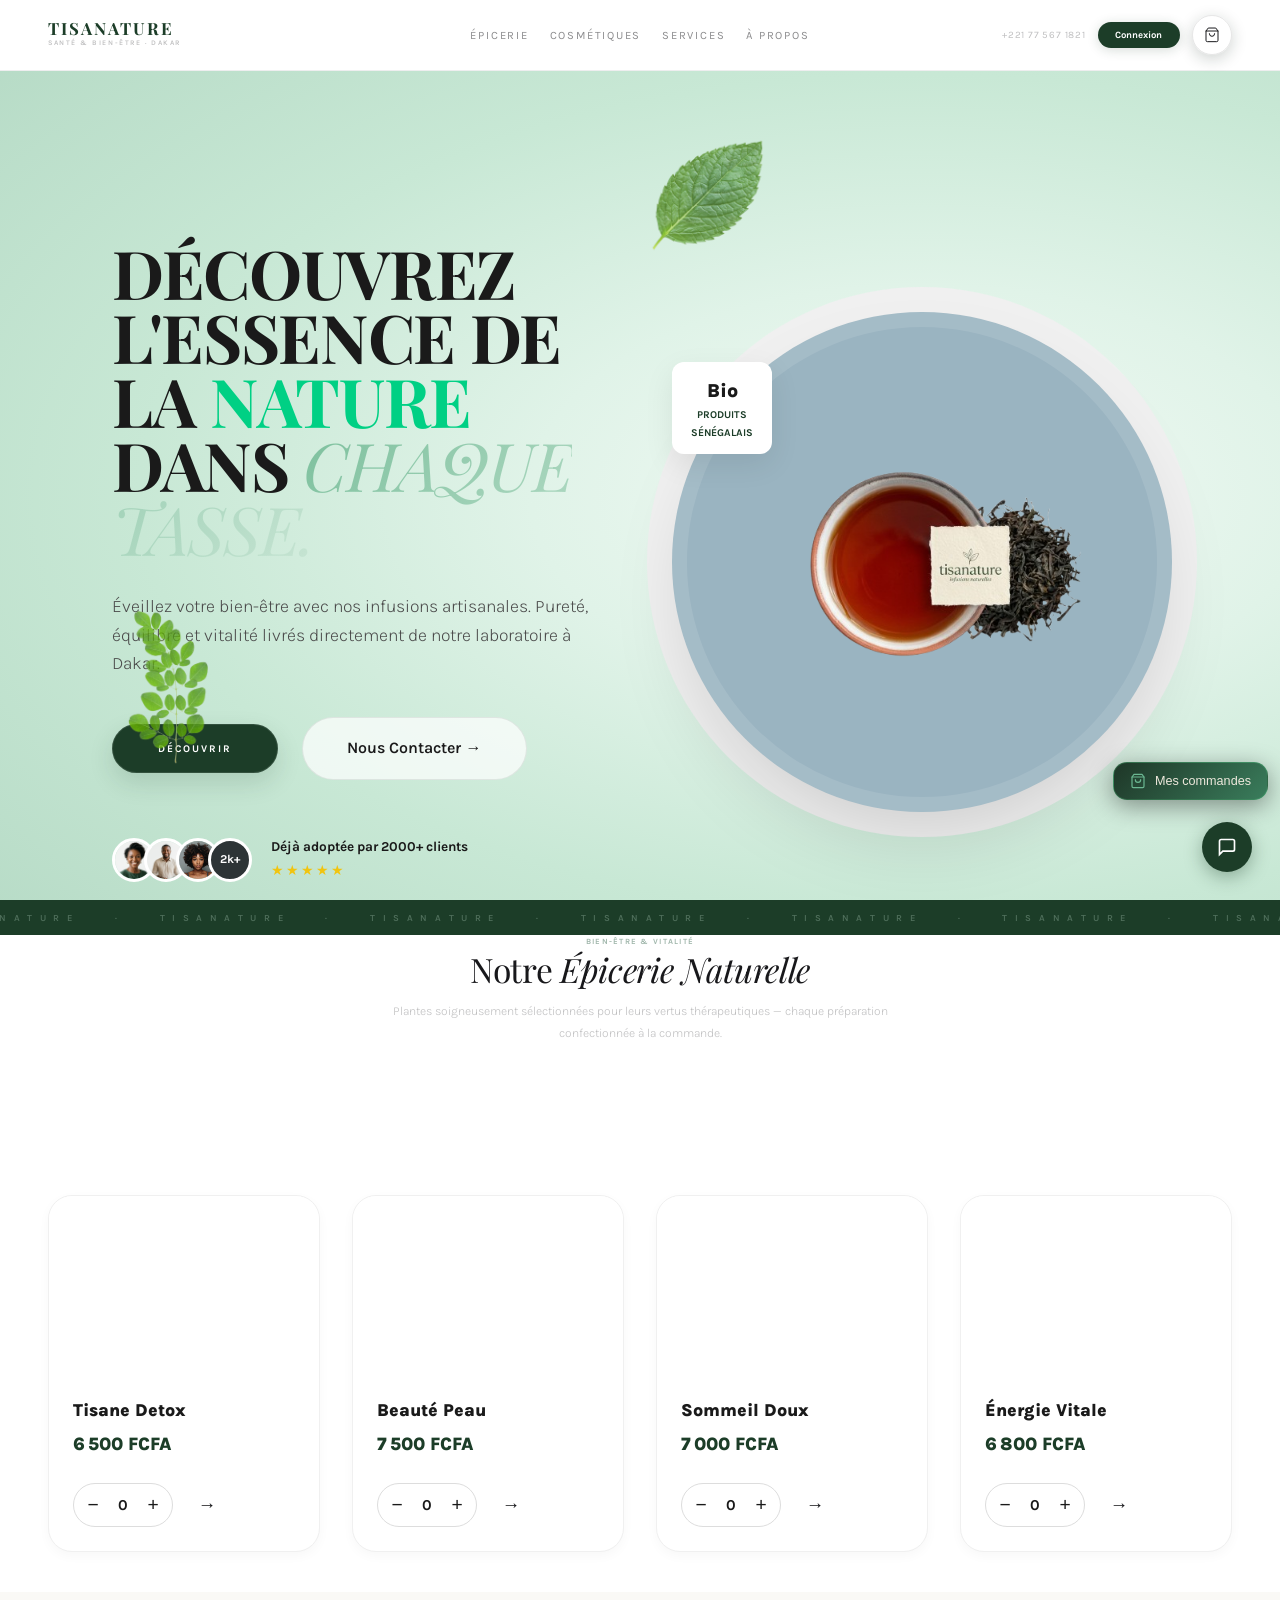
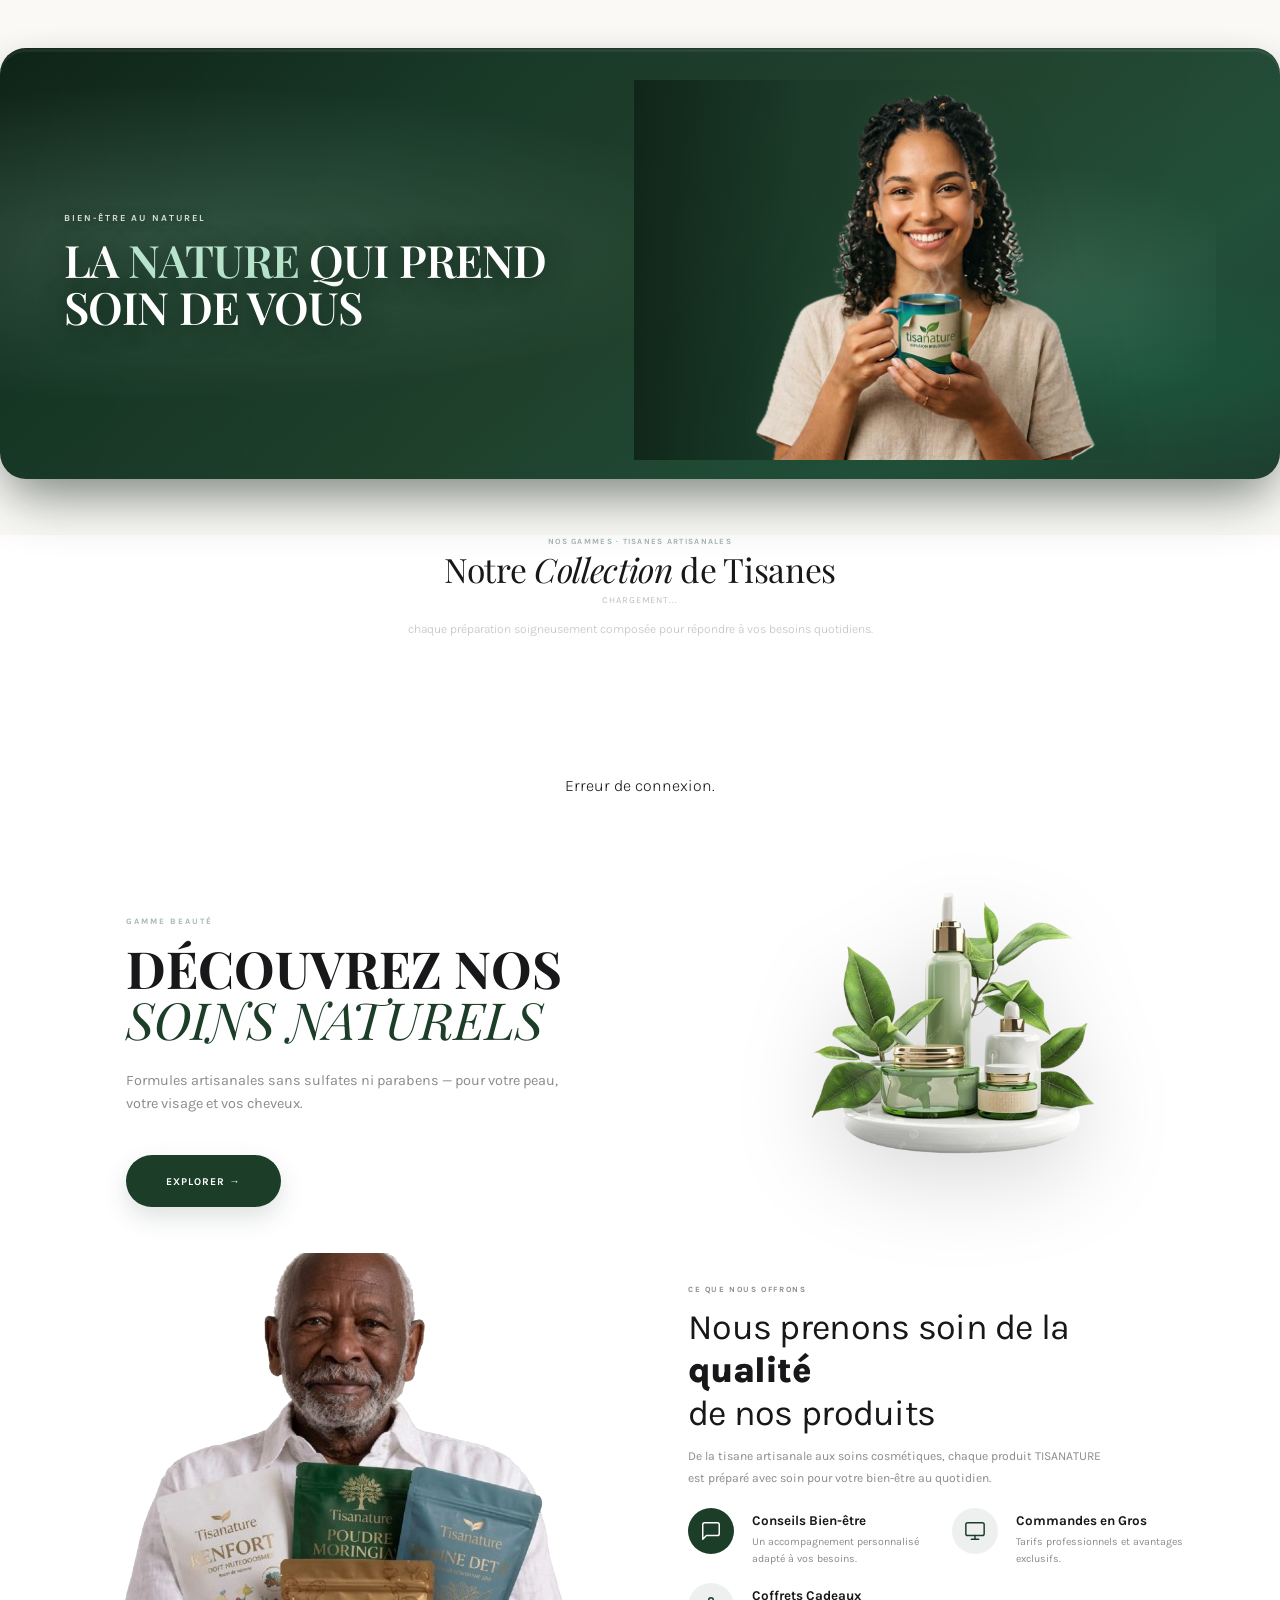
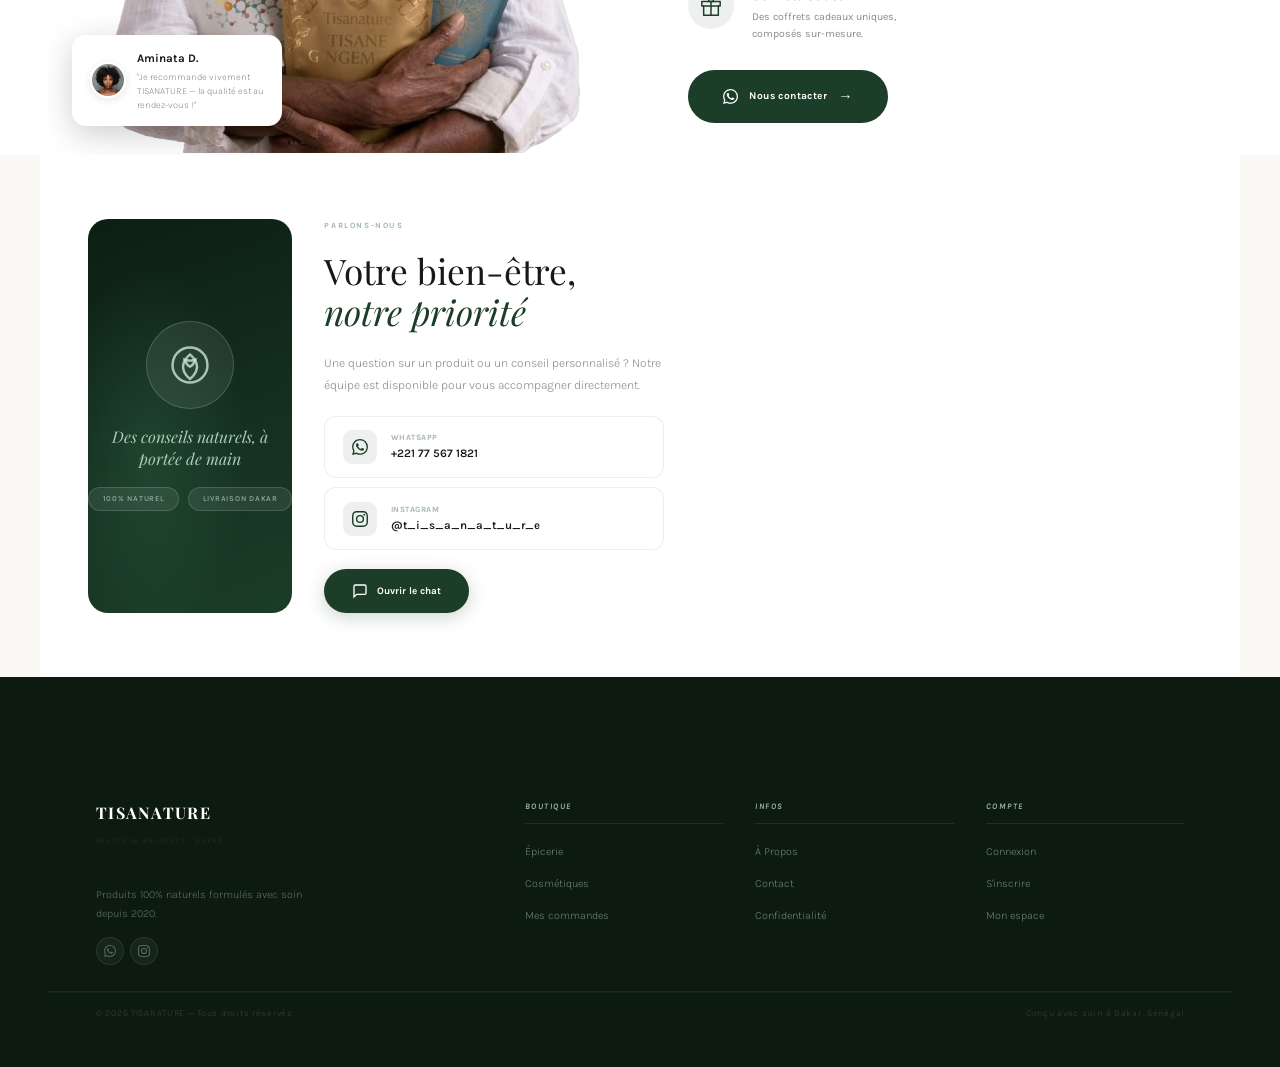
==== index.html @ 103f531e "Premier commit - projet TISANATURE" ====
<!DOCTYPE html>
<html lang="fr">

<head>
  <meta charset="UTF-8">
  <meta name="viewport" content="width=device-width, initial-scale=1.0">
  <meta name="description"
    content="TISANATURE — L'excellence de la tisanerie artisanale et des soins naturels à Dakar. Découvrez nos infusions bien-être livrées chez vous.">
  <meta name="theme-color" content="#1C3D28">
  <title>TISANATURE — L'Art de la Tisane Naturelle · Dakar</title>
  <link rel="preconnect" href="https://fonts.googleapis.com">
  <link rel="preconnect" href="https://fonts.gstatic.com" crossorigin>
  <link
    href="https://fonts.googleapis.com/css2?family=Playfair+Display:ital,wght@0,300;0,400;0,700;1,300;1,400;1,700&family=Karla:wght@300;400;500;600;700;800&family=Cormorant:ital,wght@1,300;1,400&display=swap"
    rel="stylesheet">
  <link rel="stylesheet" href="assets/css/style.css">
  <link rel="stylesheet" href="assets/css/redesign_v2.css?v=10">
</head>

<body>

  <!-- ══ NAV ══════════════════════════════════════════════════ -->
  <nav id="nav" role="navigation">
    <div class="nav-inner">
      <a class="nav-logo" href="index.html" aria-label="TISANATURE accueil">
        <div class="nav-logo-name">TISANATURE</div>
        <div class="nav-logo-sub">Santé & Bien-être · Dakar</div>
      </a>
      <ul class="nav-links" role="list">
        <li><a href="index.html#products-anchor" onclick="goTo('products-anchor');return false">Épicerie</a></li>
        <li><a href="cosmetiques.html">Cosmétiques</a></li>
        <li><a href="index.html#services-section" onclick="goTo('services-section');return false">Services</a></li>
        <li><a href="about.html">À Propos</a></li>
      </ul>
      <div class="nav-right">
        <a class="nav-tel" href="tel:+221775671821">+221 77 567 1821</a>
        <a href="login.html" id="nav-auth-btn">Connexion</a>
        <button class="nav-cart" onclick="toggleCart()" aria-label="Panier" id="cart-btn">
          <svg viewBox="0 0 24 24">
            <path d="M6 2 3 6v14a2 2 0 002 2h14a2 2 0 002-2V6l-3-4z" />
            <line x1="3" y1="6" x2="21" y2="6" />
            <path d="M16 10a4 4 0 01-8 0" />
          </svg>
          <span class="cart-count" id="cart-count">0</span>
        </button>
        <button class="nav-burger" onclick="toggleMenu()" aria-label="Menu" id="burger-btn">
          <span></span><span></span><span></span>
        </button>
      </div>
    </div>
    <div class="nav-mobile" id="nav-mobile">
      <ul>
        <li><a href="index.html#products-anchor"
            onclick="goTo('products-anchor');toggleMenu();return false">Épicerie</a></li>
        <li><a href="cosmetiques.html" onclick="toggleMenu()">Cosmétiques</a></li>
        <li><a href="index.html#services-section"
            onclick="goTo('services-section');toggleMenu();return false">Services</a></li>
        <li><a href="about.html">À Propos</a></li>
        <li id="mobile-auth-links-wrapper">
          <ul id="mobile-auth-links">
            <li><a href="login.html">Connexion</a></li>
            <li><a href="signup.html">S'inscrire</a></li>
          </ul>
        </li>
      </ul>
    </div>
  </nav>

  <!-- ══ HERO ══════════════════════════════════════════════════ -->
  <section class="hero foody-style" aria-label="TISANATURE">
    <!-- Feuilles décoratives -->
    <div class="leaf leaf-1"><img src="images/leaf1.png" alt="Branche de basilic"></div>
    <div class="leaf leaf-2"><img src="images/leaf2.png" alt="Feuille de menthe"></div>

    <div class="hero-inner">
      <div class="hero-content-col">
        <h1 class="hero-title">
          Découvrez l'essence de<br>
          la <span>Nature</span> dans <em>chaque tasse.</em>
        </h1>
        <p class="hero-subtitle">
          Éveillez votre bien-être avec nos infusions artisanales. Pureté, équilibre et vitalité livrés directement de
          notre laboratoire à Dakar.
        </p>

        <div class="hero-actions">
          <button type="button" class="btn-primary" onclick="goTo('products-anchor')">Découvrir</button>
          <a href="https://wa.me/221775671821" target="_blank" rel="noopener noreferrer" class="btn-secondary">
            Nous Contacter &rarr;
          </a>
        </div>

        <div class="hero-reviews">
          <div class="review-avatars">
            <img src="images/avatar_woman.png" alt="Client satisfait">
            <img src="images/avatar_man.png" alt="Client satisfait">
            <img src="images/avatar2.jpg" alt="Client satisfait">
            <span class="review-plus">2k+</span>
          </div>
          <div class="review-text">
            <span class="review-label">Déjà adoptée par 2000+ clients</span>
            <div class="review-stars">★★★★★</div>
          </div>
        </div>
      </div>

      <div class="hero-visual-main">
        <div class="hero-circle-bg"></div>
        <div class="hero-product-circle">
          <img src="images/img-tisane.png" alt="Tisane TISANATURE" id="hero-main-img" class="floating-img"
            fetchpriority="high">
        </div>
        <div class="hero-promo-badge">
          <div class="promo-val">Bio</div>
          <div class="promo-text">Produits<br>Sénégalais</div>
        </div>
      </div>
    </div>
  </section>


  <!-- MARQUEE -->
  <div class="marquee-modern" aria-hidden="true">
    <div class="marquee-modern-track">
      <span>T I S A N A T U R E</span><span>&middot;</span>
      <span>T I S A N A T U R E</span><span>&middot;</span>
      <span>T I S A N A T U R E</span><span>&middot;</span>
      <span>T I S A N A T U R E</span><span>&middot;</span>
      <span>T I S A N A T U R E</span><span>&middot;</span>
      <span>T I S A N A T U R E</span><span>&middot;</span>
      <span>T I S A N A T U R E</span><span>&middot;</span>
      <span>T I S A N A T U R E</span><span>&middot;</span>
      <span>T I S A N A T U R E</span><span>&middot;</span>
      <span>T I S A N A T U R E</span><span>&middot;</span>
      <span>T I S A N A T U R E</span><span>&middot;</span>
      <span>T I S A N A T U R E</span><span>&middot;</span>
      <span>T I S A N A T U R E</span><span>&middot;</span>
      <span>T I S A N A T U R E</span><span>&middot;</span>
      <span>T I S A N A T U R E</span><span>&middot;</span>
    </div>
  </div>

  <div id="products-anchor" style="scroll-margin-top:80px"></div>

  <!-- ══ ÉPICERIE ══════════════════════════════════════════════ -->
  <section class="section reveal" id="epicerie-section">
    <div class="section-head">
      <div>
        <span class="section-label">Bien-être &amp; Vitalité</span>
        <h2 class="section-title">Notre <em>Épicerie Naturelle</em></h2>
      </div>
    </div>
    <p class="section-subtitle">
      Plantes soigneusement sélectionnées pour leurs vertus thérapeutiques —
      chaque préparation confectionnée à la commande.
    </p>
    <div class="product-grid" id="epicerie-grid"></div>
  </section>

  <!-- ══ RIBBON BANNER TISANES (styles isolés : .tisa-split-* uniquement) ══════════════════════════════════ -->
  <section class="tisa-split-banner reveal" id="tisanes-lead-banner" aria-label="Tisanes naturelles">
    <div class="tisa-split-content">
      <div class="tisa-split-inner">
        <span class="tisa-split-tag">Bien-être au naturel</span>
        <h2 class="tisa-split-title">LA <span class="txt-accent">NATURE</span> QUI PREND SOIN DE VOUS</h2>
      </div>
    </div>
    <div class="tisa-split-img">
      <img src="images/img-baniere.png" alt="Nos Tisanes Naturelles" loading="lazy" decoding="async">
    </div>
  </section>

  <!-- ══ TISANES ══════════════════════════════════════════════ -->
  <section class="section reveal" id="tisanes-section">
    <div class="section-head">
      <div>
        <span class="section-label">Nos Gammes · Tisanes Artisanales</span>
        <h2 class="section-title">Notre <em>Collection</em> de Tisanes</h2>
      </div>
      <div class="section-count" id="tisanes-count">Chargement...</div>
    </div>
    <p class="section-subtitle">
      chaque préparation soigneusement composée pour répondre à vos besoins quotidiens.
    </p>
    <div class="product-grid" id="tisane-grid">
      <!-- Les tisanes seront injectées dynamiquement par redesign_v2.js -->
    </div>
  </section>

  <!-- ══ MID-BANNER COSMETIQUES ══════════════════════════════════ -->
  <section class="mid-split-banner reveal">
    <div class="mid-split-content">
      <div class="mid-split-inner">
        <span class="mid-split-tag">Gamme Beauté</span>
        <h2 class="mid-split-title">Découvrez nos <em>Soins Naturels</em></h2>
        <p class="mid-split-desc">
          Formules artisanales sans sulfates ni parabens —
          pour votre peau, votre visage et vos cheveux.
        </p>
        <a href="cosmetiques.html" class="mid-split-btn">
          Explorer &rarr;
        </a>
      </div>
    </div>
    <div class="mid-split-img">
      <img src="images/image_cos.png" alt="Cosmétique naturel TISANATURE" loading="lazy"
        onerror="this.style.opacity='0'">
    </div>
  </section>

  <!-- ══ SERVICES ══════════════════════════════════════════════ -->
  <div id="services-section" style="scroll-margin-top:80px"></div>
  <section class="section reveal" id="services-section-inner">
    <div class="svc-layout">
      <div class="svc-img-col">
        <div class="svc-img-col-fallback" id="svc-img-fallback">
          <svg viewBox="0 0 24 24">
            <path d="M12 2C6.48 2 2 6.48 2 12s4.48 10 10 10 10-4.48 10-10S17.52 2 12 2z" />
            <path d="M12 6c0 0-4 3-4 7s4 7 4 7 4-3 4-7-4-7-4-7z" />
            <path d="M12 13c-2-1-3-4-3-4s3 1 6 0c0 0-1 3-3 4z" />
          </svg>
          <span>La nature<br>à votre service</span>
        </div>
        <img src="images/veillard.png" alt="Nos services" loading="lazy" decoding="async">
        <div class="svc-testi-float">
          <img class="svc-testi-avatar" src="images/avatar2.jpg" alt="Aminata"
            onerror="this.style.background='var(--off)'">
          <div>
            <div class="svc-testi-name">Aminata D.</div>
            <div class="svc-testi-text">
              "Je recommande vivement TISANATURE — la qualité est au rendez-vous !"
            </div>
          </div>
        </div>
      </div>
      <div class="svc-right">
        <div class="svc-right-head">
          <span class="svc-right-label">Ce que nous offrons</span>
          <h2 class="svc-right-title">
            Nous prenons soin de la <strong>qualité</strong><br>de nos produits
          </h2>
          <p class="svc-right-desc">
            De la tisane artisanale aux soins cosmétiques,
            chaque produit TISANATURE est préparé avec soin
            pour votre bien-être au quotidien.
          </p>
        </div>
        <div class="svc-grid" id="services-grid"></div>
        <div class="svc-cta-row">
          <a href="https://wa.me/221775671821" target="_blank" rel="noopener" class="svc-wa-btn">
            <svg viewBox="0 0 24 24">
              <path
                d="M17.472 14.382c-.297-.149-1.758-.867-2.03-.967-.273-.099-.471-.148-.67.15-.197.297-.767.966-.94 1.164-.173.199-.347.223-.644.075-.297-.15-1.255-.463-2.39-1.475-.883-.788-1.48-1.761-1.653-2.059-.173-.297-.018-.458.13-.606.134-.133.298-.347.446-.52.149-.174.198-.298.298-.497.099-.198.05-.371-.025-.52-.075-.149-.669-1.612-.916-2.207-.242-.579-.487-.5-.669-.51a12.8 12.8 0 00-.57-.01c-.198 0-.52.074-.792.372-.272.297-1.04 1.016-1.04 2.479 0 1.462 1.065 2.875 1.213 3.074.149.198 2.096 3.2 5.077 4.487.709.306 1.262.489 1.694.625.712.227 1.36.195 1.871.118.571-.085 1.758-.719 2.006-1.413.248-.694.248-1.289.173-1.413-.074-.124-.272-.198-.57-.347m-5.421 7.403h-.004a9.87 9.87 0 01-5.031-1.378l-.361-.214-3.741.982.998-3.648-.235-.374a9.86 9.86 0 01-1.51-5.26c.001-5.45 4.436-9.884 9.888-9.884 2.64 0 5.122 1.03 6.988 2.898a9.825 9.825 0 012.893 6.994c-.003 5.45-4.437 9.884-9.885 9.884m8.413-18.297A11.815 11.815 0 0012.05 0C5.495 0 .16 5.335.157 11.892c0 2.096.547 4.142 1.588 5.945L.057 24l6.305-1.654a11.882 11.882 0 005.683 1.448h.005c6.554 0 11.89-5.335 11.893-11.893a11.821 11.821 0 00-3.48-8.413z" />
            </svg>
            Nous contacter
          </a>
        </div>
      </div>
    </div>
  </section>

  <!-- ══ CHAT CTA ══════════════════════════════════════════════ -->
  <div class="chat-cta-section reveal">
    <div class="chat-cta-visual">
      <div class="chat-cta-plant-circle">
        <svg viewBox="0 0 24 24">
          <path d="M12 2C6.48 2 2 6.48 2 12s4.48 10 10 10 10-4.48 10-10S17.52 2 12 2z" />
          <path d="M12 6c0 0-4 3-4 7s4 7 4 7 4-3 4-7-4-7-4-7z" />
          <path d="M12 13c-2-1-3-4-3-4s3 1 6 0c0 0-1 3-3 4z" />
        </svg>
      </div>
      <div class="chat-cta-visual-label">Des conseils naturels, à portée de main</div>
      <div class="chat-cta-badge-row">
        <span class="chat-cta-badge">100% Naturel</span>
        <span class="chat-cta-badge">Livraison Dakar</span>
      </div>
    </div>
    <div class="chat-cta-text">
      <span class="chat-cta-eyebrow">Parlons-nous</span>
      <h2 class="chat-cta-title">Votre bien-être,<br><em>notre priorité</em></h2>
      <p class="chat-cta-body">
        Une question sur un produit ou un conseil personnalisé ?
        Notre équipe est disponible pour vous accompagner directement.
      </p>
      <div class="chat-cta-contacts">
        <a href="https://wa.me/221775671821" target="_blank" rel="noopener" class="chat-cta-contact">
          <div class="chat-cta-contact-icon">
            <svg viewBox="0 0 24 24">
              <path
                d="M17.472 14.382c-.297-.149-1.758-.867-2.03-.967-.273-.099-.471-.148-.67.15-.197.297-.767.966-.94 1.164-.173.199-.347.223-.644.075-.297-.15-1.255-.463-2.39-1.475-.883-.788-1.48-1.761-1.653-2.059-.173-.297-.018-.458.13-.606.134-.133.298-.347.446-.52.149-.174.198-.298.298-.497.099-.198.05-.371-.025-.52-.075-.149-.669-1.612-.916-2.207-.242-.579-.487-.5-.669-.51a12.8 12.8 0 00-.57-.01c-.198 0-.52.074-.792.372-.272.297-1.04 1.016-1.04 2.479 0 1.462 1.065 2.875 1.213 3.074.149.198 2.096 3.2 5.077 4.487.709.306 1.262.489 1.694.625.712.227 1.36.195 1.871.118.571-.085 1.758-.719 2.006-1.413.248-.694.248-1.289.173-1.413-.074-.124-.272-.198-.57-.347m-5.421 7.403h-.004a9.87 9.87 0 01-5.031-1.378l-.361-.214-3.741.982.998-3.648-.235-.374a9.86 9.86 0 01-1.51-5.26c.001-5.45 4.436-9.884 9.888-9.884 2.64 0 5.122 1.03 6.988 2.898a9.825 9.825 0 012.893 6.994c-.003 5.45-4.437 9.884-9.885 9.884m8.413-18.297A11.815 11.815 0 0012.05 0C5.495 0 .16 5.335.157 11.892c0 2.096.547 4.142 1.588 5.945L.057 24l6.305-1.654a11.882 11.882 0 005.683 1.448h.005c6.554 0 11.89-5.335 11.893-11.893a11.821 11.821 0 00-3.48-8.413z" />
            </svg>
          </div>
          <div>
            <div class="chat-cta-contact-lbl">WhatsApp</div>
            <div class="chat-cta-contact-val">+221 77 567 1821</div>
          </div>
        </a>
        <a href="https://www.instagram.com/t_i_s_a_n_a_t_u_r_e" target="_blank" rel="noopener" class="chat-cta-contact">
          <div class="chat-cta-contact-icon">
            <svg viewBox="0 0 24 24">
              <path
                d="M12 2.163c3.204 0 3.584.012 4.85.07 3.252.148 4.771 1.691 4.919 4.919.058 1.265.069 1.645.069 4.849 0 3.205-.012 3.584-.069 4.849-.149 3.225-1.664 4.771-4.919 4.919-1.266.058-1.644.07-4.85.07-3.204 0-3.584-.012-4.849-.07-3.26-.149-4.771-1.699-4.919-4.92-.058-1.265-.07-1.644-.07-4.849 0-3.204.013-3.583.07-4.849.149-3.227 1.664-4.771 4.919-4.919 1.266-.057 1.645-.069 4.849-.069zm0-2.163c-3.259 0-3.667.014-4.947.072-4.358.2-6.78 2.618-6.98 6.98-.059 1.281-.073 1.689-.073 4.948 0 3.259.014 3.668.072 4.948.2 4.358 2.618 6.78 6.98 6.98 1.281.058 1.689.072 4.948.072 3.259 0 3.668-.014 4.948-.072 4.354-.2 6.782-2.618 6.979-6.98.059-1.28.073-1.689.073-4.948 0-3.259-.014-3.667-.072-4.947-.196-4.354-2.617-6.78-6.979-6.98-1.281-.059-1.69-.073-4.949-.073zm0 5.838a6.162 6.162 0 100 12.324 6.162 6.162 0 000-12.324zM12 16a4 4 0 110-8 4 4 0 010 8zm6.406-11.845a1.44 1.44 0 100 2.881 1.44 1.44 0 000-2.881z" />
            </svg>
          </div>
          <div>
            <div class="chat-cta-contact-lbl">Instagram</div>
            <div class="chat-cta-contact-val">@t_i_s_a_n_a_t_u_r_e</div>
          </div>
        </a>
      </div>
      <button class="chat-cta-open-btn"
        onclick="document.getElementById('tn-chat-btn')&&document.getElementById('tn-chat-btn').click()">
        <svg viewBox="0 0 24 24">
          <path d="M21 15a2 2 0 01-2 2H7l-4 4V5a2 2 0 012-2h14a2 2 0 012 2z" />
        </svg>
        Ouvrir le chat
      </button>
    </div>
  </div>

  <!-- ══ PANIER ════════════════════════════════════════════════ -->
  <div class="overlay" id="overlay" onclick="toggleCart()"></div>
  <aside class="cart-drawer" id="cart-drawer" role="dialog" aria-modal="true" aria-hidden="true">
    <div class="cart-drawer-hdr">
      <div>
        <h3>Mon Panier</h3>
        <div class="cart-hdr-sub" id="cart-hdr-sub">Vide</div>
      </div>
      <button class="cart-close" onclick="toggleCart()">&#x2715;</button>
    </div>
    <div class="cart-body" id="cart-body"></div>
    <div class="cart-footer">
      <div class="cart-row"><span>Sous-total</span><span id="cart-subtotal">0 FCFA</span></div>
      <div class="cart-row"><span>Livraison</span><span id="cart-delivery">-</span></div>
      <div class="cart-row grand"><span>Total</span><span id="cart-total">0 FCFA</span></div>
      <button class="checkout-btn" onclick="openCheckout()">Passer la commande &rarr;</button>
    </div>
  </aside>

  <!-- ══ MODAL PRODUIT ═════════════════════════════════════════ -->
  <div class="modal product-modal" id="product-modal" role="dialog" aria-modal="true"
    onclick="if(event.target===this)closeProductModal()">
    <div class="modal-card product-modal-card">
      <button class="modal-close-btn" onclick="closeProductModal()">&#x2715;</button>
      <div class="pm-img-wrap">
        <span class="pm-tag" id="pm-tag"></span>
        <span class="pm-badge" id="pm-badge" style="display:none">Nouveauté</span>
        <img id="pm-img" alt="" loading="lazy" onerror="this.style.opacity='0'">
      </div>
      <div class="pm-body">
        <div class="pm-label" id="pm-cat"></div>
        <h2 class="pm-name" id="pm-name"></h2>
        <p class="pm-desc-full" id="pm-desc"></p>
        <div class="pm-sep"></div>
        <div class="pm-footer">
          <div class="pm-price-row">
            <div>
              <div class="pm-price" id="pm-price"></div>
              <div class="pm-price-sub">+ 3 000 FCFA livraison</div>
            </div>
          </div>
          <div class="pm-qty-row">
            <div class="pm-qty-wrap">
              <button class="pm-qty-btn" onclick="pmQty(-1)">&#x2212;</button>
              <span class="pm-qty-n" id="pm-qty-n">1</span>
              <button class="pm-qty-btn" onclick="pmQty(1)">+</button>
            </div>
            <button type="button" id="pm-add-btn" onclick="addFromModal()" aria-label="Ajouter au panier"></button>
          </div>
        </div>
      </div>
    </div>
  </div>

  <!-- ══ MODAL COMMANDE ════════════════════════════════════════ -->
  <div class="modal" id="checkout-modal" role="dialog" aria-modal="true"
    onclick="if(event.target===this)document.getElementById('checkout-modal').classList.remove('on')">
    <div class="modal-card">
      <h2>Finaliser la commande</h2>
      <div class="checkout-summary" id="checkout-summary"></div>
      <form id="checkout-form" onsubmit="confirmOrder(event)" novalidate>
        <input class="modal-input" id="order-name" type="text" required placeholder="Nom complet *" autocomplete="name">
        <input class="modal-input" id="order-address" type="text" required placeholder="Adresse de livraison, Dakar *">
        <input class="modal-input" id="order-phone" type="tel" required placeholder="Téléphone * (ex: 77 567 1821)">
        <textarea class="modal-input" id="order-note" placeholder="Note (optionnel)" rows="2"></textarea>
        <button type="submit" id="checkout-submit-btn" class="checkout-btn">Confirmer &rarr;</button>
      </form>
    </div>
  </div>

  <div class="toast" id="toast" role="alert"></div>

  <!-- ══ PANEL PALETTE TISANES ═════════════════════════════════ -->
  <div id="tisa-panel" role="dialog" aria-modal="true" aria-label="Palette tisanes TISANATURE">
    <div class="tisa-panel-overlay" onclick="closeTisaPanel()"></div>
    <div class="tisa-panel-drawer">

      <div class="tisa-panel-hdr">
        <div class="tisa-panel-hdr-left">
          <span class="tisa-panel-eyebrow">Épicerie Naturelle · TISANATURE</span>
          <h2 class="tisa-panel-title">Notre <em>Palette Tisanes</em></h2>
        </div>
        <button class="tisa-panel-close" onclick="closeTisaPanel()" aria-label="Fermer">&#x2715;</button>
      </div>

      <div class="tisa-panel-filters" role="tablist">
        <button class="tisa-filter-btn active" data-fam="all" onclick="filterPalette(this)">Toutes</button>
        <button class="tisa-filter-btn" data-fam="detox" onclick="filterPalette(this)">Détox</button>
        <button class="tisa-filter-btn" data-fam="energie" onclick="filterPalette(this)">Énergie</button>
        <button class="tisa-filter-btn" data-fam="sommeil" onclick="filterPalette(this)">Sommeil</button>
        <button class="tisa-filter-btn" data-fam="beaute" onclick="filterPalette(this)">Beauté</button>
        <button class="tisa-filter-btn" data-fam="digestion" onclick="filterPalette(this)">Digestion</button>
        <button class="tisa-filter-btn" data-fam="immunite" onclick="filterPalette(this)">Immunité</button>
      </div>

      <div class="tisa-panel-body">
        <div class="tisa-palette-grid" id="tisa-palette-grid"></div>
      </div>

    </div>
  </div>

  <!-- ══ FOOTER ════════════════════════════════════════════════ -->
  <footer>
    <div class="footer-inner">
      <div class="f-brand">
        <div class="f-logo-name">TISANATURE</div>
        <div class="f-logo-sub">Beauty &amp; Wellness · Dakar</div>
        <p class="f-desc">Produits 100% naturels formulés avec soin depuis 2020.</p>
        <div class="f-socials">
          <a href="https://wa.me/221775671821" target="_blank" rel="noopener" class="f-social-btn">
            <svg viewBox="0 0 24 24">
              <path
                d="M17.472 14.382c-.297-.149-1.758-.867-2.03-.967-.273-.099-.471-.148-.67.15-.197.297-.767.966-.94 1.164-.173.199-.347.223-.644.075-.297-.15-1.255-.463-2.39-1.475-.883-.788-1.48-1.761-1.653-2.059-.173-.297-.018-.458.13-.606.134-.133.298-.347.446-.52.149-.174.198-.298.298-.497.099-.198.05-.371-.025-.52-.075-.149-.669-1.612-.916-2.207-.242-.579-.487-.5-.669-.51-.182-.009-.38-.01-.57-.01-.198 0-.52.074-.792.372-.272.297-1.04 1.016-1.04 2.479 0 1.462 1.065 2.875 1.213 3.074.149.198 2.096 3.2 5.077 4.487.709.306 1.262.489 1.694.625.712.227 1.36.195 1.871.118.571-.085 1.758-.719 2.006-1.413.248-.694.248-1.289.173-1.413-.074-.124-.272-.198-.57-.347m-5.421 7.403h-.004a9.87 9.87 0 01-5.031-1.378l-.361-.214-3.741.982.998-3.648-.235-.374a9.86 9.86 0 01-1.51-5.26c.001-5.45 4.436-9.884 9.888-9.884 2.64 0 5.122 1.03 6.988 2.898a9.825 9.825 0 012.893 6.994c-.003 5.45-4.437 9.884-9.885 9.884m8.413-18.297A11.815 11.815 0 0012.05 0C5.495 0 .16 5.335.157 11.892c0 2.096.547 4.142 1.588 5.945L.057 24l6.305-1.654a11.882 11.882 0 005.683 1.448h.005c6.554 0 11.89-5.335 11.893-11.893a11.821 11.821 0 00-3.48-8.413z" />
            </svg>
          </a>
          <a href="https://www.instagram.com/t_i_s_a_n_a_t_u_r_e" target="_blank" rel="noopener" class="f-social-btn">
            <svg viewBox="0 0 24 24">
              <path
                d="M12 2.163c3.204 0 3.584.012 4.85.07 3.252.148 4.771 1.691 4.919 4.919.058 1.265.069 1.645.069 4.849 0 3.205-.012 3.584-.069 4.849-.149 3.225-1.664 4.771-4.919 4.919-1.266.058-1.644.07-4.85.07-3.204 0-3.584-.012-4.849-.07-3.26-.149-4.771-1.699-4.919-4.92-.058-1.265-.07-1.644-.07-4.849 0-3.204.013-3.583.07-4.849.149-3.227 1.664-4.771 4.919-4.919 1.266-.057 1.645-.069 4.849-.069zm0-2.163c-3.259 0-3.667.014-4.947.072-4.358.2-6.78 2.618-6.98 6.98-.059 1.281-.073 1.689-.073 4.948 0 3.259.014 3.668.072 4.948.2 4.358 2.618 6.78 6.98 6.98 1.281.058 1.689.072 4.948.072 3.259 0 3.668-.014 4.948-.072 4.354-.2 6.782-2.618 6.979-6.98.059-1.28.073-1.689.073-4.948 0-3.259-.014-3.667-.072-4.947-.196-4.354-2.617-6.78-6.979-6.98-1.281-.059-1.69-.073-4.949-.073zm0 5.838a6.162 6.162 0 100 12.324 6.162 6.162 0 000-12.324zM12 16a4 4 0 110-8 4 4 0 010 8zm6.406-11.845a1.44 1.44 0 100 2.881 1.44 1.44 0 000-2.881z" />
            </svg>
          </a>
        </div>
      </div>
      <div class="f-col">
        <h4>Boutique</h4>
        <ul class="f-links">
          <li><a href="#products-anchor" onclick="goTo('products-anchor');return false">Épicerie</a></li>
          <li><a href="cosmetiques.html">Cosmétiques</a></li>
          <li><a href="account.html">Mes commandes</a></li>
        </ul>
      </div>
      <div class="f-col">
        <h4>Infos</h4>
        <ul class="f-links">
          <li><a href="about.html">À Propos</a></li>
          <li><a href="contact.html">Contact</a></li>
          <li><a href="privacy.html">Confidentialité</a></li>
        </ul>
      </div>
      <div class="f-col">
        <h4>Compte</h4>
        <ul class="f-links">
          <li><a href="login.html">Connexion</a></li>
          <li><a href="signup.html">S'inscrire</a></li>
          <li><a href="account.html">Mon espace</a></li>
        </ul>
      </div>
    </div>
    <div class="footer-bottom">
      <p>&copy; 2026 TISANATURE — Tous droits réservés</p>
      <p>Conçu avec soin à Dakar, Sénégal</p>
    </div>
  </footer>

  <script defer src="assets/js/csrf.js"></script>
  <script defer src="assets/js/nav.js"></script>
  <script defer src="assets/js/script.js?v=5"></script>
  <script defer src="assets/js/redesign_v2.js?v=5"></script>
  <script>
    window.addEventListener('DOMContentLoaded', function () {
      if (typeof checkAuth === 'function') checkAuth();
    });

    (function () {
      var loaded = false;

      function loadScript(src) {
        return new Promise(function (resolve, reject) {
          var s = document.createElement('script');
          s.src = src;
          s.async = true;
          s.onload = resolve;
          s.onerror = reject;
          document.body.appendChild(s);
        });
      }

      function loadNonCriticalWidgets() {
        if (loaded) return;
        loaded = true;
        Promise.all([
          loadScript('assets/js/order_widget.js'),
          loadScript('assets/js/chat_widget.js')
        ]).catch(function () { });
      }

      if ('requestIdleCallback' in window) {
        requestIdleCallback(loadNonCriticalWidgets, { timeout: 2000 });
      } else {
        setTimeout(loadNonCriticalWidgets, 1500);
      }

      ['pointerdown', 'scroll', 'keydown', 'touchstart'].forEach(function (evt) {
        window.addEventListener(evt, loadNonCriticalWidgets, { once: true, passive: true });
      });
    })();
  </script>
</body>

</html>
---- assets/css/style.css ----
/* ══════════════════════════════════════════════════════════════
   TISANATURE — style.css  (v4 — Production Ready)
   Design System · Composants · Responsive
══════════════════════════════════════════════════════════════ */

*, *::before, *::after { margin: 0; padding: 0; box-sizing: border-box; }

:root {
  /* ── Couleurs ── */
  --forest:        #0D2218;
  --forest-2:      #152E22;
  --forest-3:      #1C3D2E;
  --pine:          #1E4D37;
  --moss:          #2E6B4F;
  --fern:          #3D8A63;
  --sage:          #5A9E7A;
  --sage-light:    #7BBF9C;
  --sage-pale:     #A8D4BC;
  --mist:          #C8E5D4;
  --mist-light:    #E0F0E8;
  --ivory:         #F5F8F5;
  --ivory-2:       #EBF2EC;
  --ivory-3:       #DDE9DF;
  --white:         #FAFCFA;
  --gold:          #B89A5A;
  --gold-pale:     #D4BC8A;
  --terra:         #7A6040;
  --text:          #0A1A0F;
  --text-muted:    rgba(10,26,15,0.52);
  --text-faint:    rgba(10,26,15,0.28);
  --line:          rgba(30,77,55,0.12);
  --line-light:    rgba(30,77,55,0.07);
  --ivory-glass:   rgba(245,248,245,0.92);

  /* ── Rayons ── */
  --r:      2px;
  --r-md:   6px;
  --r-lg:   14px;
  --r-pill: 100px;

  /* ── Ombres ── */
  --shadow-xs: 0 2px 10px rgba(13,34,24,0.07);
  --shadow-sm: 0 4px 24px rgba(13,34,24,0.09);
  --shadow-md: 0 12px 48px rgba(13,34,24,0.13);
  --shadow-lg: 0 32px 80px rgba(13,34,24,0.18);
  --shadow-xl: 0 48px 100px rgba(13,34,24,0.22);

  /* ── Animations ── */
  --dur:  0.45s;
  --ease: cubic-bezier(0.25, 0.46, 0.45, 0.94);
}

/* ── Base ──────────────────────────────────────────────────── */
html { scroll-behavior: smooth; font-size: 16px; overflow-x: hidden; } /* Smooth scroll enabled per user request */

body {
  background: var(--ivory);
  color: var(--text);
  font-family: 'Karla', sans-serif;
  font-weight: 300;
  line-height: 1.65;
  overflow-x: hidden;
}

:focus-visible {
  outline: 2px solid var(--sage);
  outline-offset: 3px;
  border-radius: var(--r);
}

img { max-width: 100%; display: block; }

/* ── Scrollbar ── */
::-webkit-scrollbar { width: 3px; }
::-webkit-scrollbar-track { background: var(--mist-light); }
::-webkit-scrollbar-thumb { background: var(--sage); border-radius: 4px; }
::-webkit-scrollbar-thumb:hover { background: var(--fern); }

/* ═══════════════════════════════════════════
   MARQUEE PREMIUM
═══════════════════════════════════════════ */
.marquee-modern{
  overflow:hidden;
  background:var(--forest);
  padding:0.6rem 0;
}

.marquee-modern-track{
  display:flex;
  gap:4rem;

  font-size:0.7rem;
  letter-spacing:0.35em;
  text-transform:uppercase;
  color:var(--mist);

  width:max-content;

  animation: modern-scroll 28s linear infinite;
}

.marquee-modern-track span{
  white-space:nowrap;
  opacity:0.7;
}

@keyframes modern-scroll{
  0%{
    transform:translateX(0);
  }
  100%{
    transform:translateX(-50%);
  }
}

/* ══════════════════════════════════════════════════════════════
   NAVIGATION
══════════════════════════════════════════════════════════════ */
nav {
  position: sticky; top: 0; z-index: 800;
  background: var(--ivory-glass);
  backdrop-filter: blur(28px) saturate(200%);
  -webkit-backdrop-filter: blur(28px) saturate(200%);
  border-bottom: 1px solid var(--line);
  transition: box-shadow var(--dur);
}
nav.scrolled { box-shadow: 0 4px 30px rgba(13,34,24,0.09); }

.nav-inner {
  max-width: 1440px; margin: 0 auto;
  padding: 0 3rem;
  display: grid;
  grid-template-columns: 1fr auto 1fr;
  align-items: center;
  height: 70px;
}

/* Logo */
.nav-logo {
  text-decoration: none; display: flex;
  flex-direction: column; gap: 0.06rem;
  justify-self: start;
}
.nav-logo-name {
  font-family: 'Playfair Display', serif;
  font-size: 1.1rem; font-weight: 400;
  letter-spacing: 0.3em; color: var(--forest); line-height: 1;
}
.nav-logo-sub {
  font-size: 0.5rem; letter-spacing: 0.28em;
  text-transform: uppercase; color: var(--moss); font-weight: 400;
}

/* Liens desktop */
.nav-links {
  display: flex; gap: 0.1rem;
  list-style: none; justify-self: center;
}
.nav-links a {
  font-size: 0.62rem; letter-spacing: 0.16em;
  text-transform: uppercase; font-weight: 500;
  color: var(--text-muted); text-decoration: none;
  padding: 0.48rem 0.85rem;
  border-radius: var(--r);
  transition: color 0.2s, background 0.2s;
  position: relative;
}
.nav-links a::after {
  content: '';
  position: absolute; bottom: 0; left: 50%; right: 50%;
  height: 1.5px; background: var(--sage);
  transition: left 0.3s var(--ease), right 0.3s var(--ease);
  border-radius: 2px;
}
.nav-links a:hover { color: var(--forest); background: rgba(46,107,79,0.07); }
.nav-links a:hover::after { left: 0.85rem; right: 0.85rem; }
.nav-links a.active { color: var(--forest); }
.nav-links a.active::after { left: 0.85rem; right: 0.85rem; }

/* Droite nav */
.nav-right { display: flex; align-items: center; gap: 0.75rem; justify-self: end; }

.nav-tel {
  font-size: 0.62rem; letter-spacing: 0.08em;
  color: var(--text-muted); text-decoration: none;
  transition: color 0.2s; font-weight: 400;
}
.nav-tel:hover { color: var(--forest); }

/* Bouton panier */
.nav-cart {
  position: relative; width: 40px; height: 40px;
  border-radius: 50%; background: var(--forest);
  border: none; cursor: pointer;
  display: flex; align-items: center; justify-content: center;
  transition: transform 0.3s var(--ease), background 0.2s;
  box-shadow: 0 4px 16px rgba(13,34,24,0.2);
}
.nav-cart:hover { transform: scale(1.08); background: var(--pine); }
.nav-cart svg {
  width: 16px; height: 16px;
  stroke: var(--mist); fill: none;
  stroke-width: 1.5; stroke-linecap: round; stroke-linejoin: round;
}
.cart-count {
  position: absolute; top: -3px; right: -3px;
  width: 16px; height: 16px; border-radius: 50%;
  background: var(--gold); color: var(--forest);
  font-size: 0.5rem; font-weight: 800;
  display: flex; align-items: center; justify-content: center;
  border: 2px solid var(--ivory);
  transform: scale(0);
  transition: transform 0.3s cubic-bezier(0.34,1.56,0.64,1);
}
.cart-count.on { transform: scale(1); }

/* Hamburger */
.nav-burger {
  display: none; flex-direction: column; gap: 4px;
  background: none; border: none; cursor: pointer; padding: 6px;
}
.nav-burger span {
  display: block; width: 20px; height: 1.5px;
  background: var(--forest);
  transition: transform 0.3s var(--ease), opacity 0.3s;
  border-radius: 2px;
}
.nav-burger.open span:nth-child(1) { transform: translateY(5.5px) rotate(45deg); }
.nav-burger.open span:nth-child(2) { opacity: 0; }
.nav-burger.open span:nth-child(3) { transform: translateY(-5.5px) rotate(-45deg); }

/* Menu mobile */
.nav-mobile {
  display: none;
  background: var(--white);
  border-bottom: 1px solid var(--line);
  max-height: 0; overflow: hidden;
  transition: max-height 0.4s var(--ease);
}
.nav-mobile.open { max-height: 420px; }
.nav-mobile ul {
  list-style: none;
  padding: 0.75rem 1.5rem 1.25rem;
  display: flex; flex-direction: column; gap: 0;
}
.nav-mobile ul li a {
  display: block; padding: 0.75rem 0.5rem;
  font-size: 0.78rem; font-weight: 500;
  letter-spacing: 0.08em; text-transform: uppercase;
  color: var(--text-muted); text-decoration: none;
  border-bottom: 1px solid var(--line-light);
  transition: color 0.2s, padding-left 0.2s;
}
.nav-mobile ul li:last-child a { border-bottom: none; }
.nav-mobile ul li a:hover { color: var(--forest); padding-left: 0.85rem; }

/* ══════════════════════════════════════════════════════════════
   HERO
══════════════════════════════════════════════════════════════ */
.hero {
  min-height: 95vh;
  background: var(--forest);
  position: relative; overflow: hidden;
  display: flex; align-items: flex-end;
}

/* Fonds décoratifs */
.hero-bg {
  position: absolute; inset: 0;
  background:
    radial-gradient(ellipse 75% 90% at 60% 10%, rgba(61,138,99,0.18) 0%, transparent 55%),
    radial-gradient(ellipse 50% 70% at 5% 80%, rgba(93,166,122,0.14) 0%, transparent 50%),
    radial-gradient(ellipse 40% 50% at 90% 60%, rgba(184,154,90,0.08) 0%, transparent 50%);
}
.hero-grid {
  position: absolute; inset: 0; pointer-events: none;
  background-image: radial-gradient(circle, rgba(93,166,122,0.14) 1px, transparent 1px);
  background-size: 44px 44px; opacity: 0.4;
}
.hero-noise {
  position: absolute; inset: 0;
  background-image: url("data:image/svg+xml,%3Csvg viewBox='0 0 512 512' xmlns='http://www.w3.org/2000/svg'%3E%3Cfilter id='n'%3E%3CfeTurbulence type='fractalNoise' baseFrequency='.75' numOctaves='4' stitchTiles='stitch'/%3E%3C/filter%3E%3Crect width='100%25' height='100%25' filter='url(%23n)' opacity='.04'/%3E%3C/svg%3E");
  opacity: 0.55;
}
.hero-deco-circle {
  position: absolute; right: -180px; top: -180px;
  width: 680px; height: 680px; border-radius: 50%;
  border: 1px solid rgba(93,166,122,0.09);
  pointer-events: none;
}
.hero-deco-circle-2 {
  position: absolute; right: -80px; top: -80px;
  width: 460px; height: 460px; border-radius: 50%;
  border: 1px solid rgba(93,166,122,0.07);
  pointer-events: none;
  animation: slowspin 40s linear infinite;
}
@keyframes slowspin {
  from { transform: rotate(0deg); }
  to   { transform: rotate(360deg); }
}

/* Layout hero */
.hero-inner {
  position: relative; z-index: 2;
  max-width: 1440px; width: 100%;
  margin: 0 auto; padding: 9rem 3rem 0;
  display: grid;
  grid-template-columns: 1fr 1.05fr;
  align-items: flex-end; gap: 5rem;
}

/* Texte hero */
.hero-text { padding-bottom: 7.5rem; }

.hero-label {
  display: inline-flex; align-items: center; gap: 0.75rem;
  font-size: 0.56rem; letter-spacing: 0.34em;
  text-transform: uppercase; color: var(--sage-light);
  font-weight: 500; margin-bottom: 2.5rem;
  border: 1px solid rgba(122,191,156,0.2);
  padding: 0.4rem 1rem; border-radius: var(--r-pill);
  background: rgba(122,191,156,0.06);
  opacity: 0;
  animation: fadeUp 0.9s 0.1s var(--ease) forwards;
}
.label-dot {
  width: 4px; height: 4px; border-radius: 50%;
  background: var(--sage-light);
  animation: pulse 2.5s ease-in-out infinite;
}

.hero h1 {
  font-family: 'Playfair Display', serif;
  font-size: clamp(3.4rem, 6.2vw, 6rem);
  font-weight: 300; line-height: 0.95;
  letter-spacing: -0.02em; color: var(--ivory);
  margin-bottom: 2rem;
  opacity: 0; animation: fadeUp 0.9s 0.2s var(--ease) forwards;
}
.hero h1 em {
  font-style: italic; font-weight: 300;
  background: linear-gradient(135deg, var(--sage-light) 0%, var(--mist) 100%);
  -webkit-background-clip: text; -webkit-text-fill-color: transparent;
  background-clip: text;
}

.hero-desc {
  font-size: 0.88rem; line-height: 2;
  color: rgba(200,229,212,0.42); max-width: 380px;
  font-weight: 300; margin-bottom: 3rem;
  opacity: 0; animation: fadeUp 0.9s 0.3s var(--ease) forwards;
}

.hero-actions {
  display: flex; align-items: center; gap: 1.25rem;
  opacity: 0; animation: fadeUp 0.9s 0.4s var(--ease) forwards;
}

/* Visuel hero */
.hero-visual {
  position: relative; align-self: flex-end;
  opacity: 0; animation: fadeUp 0.9s 0.35s var(--ease) forwards;
}
.hero-img-wrap {
  width: 100%; height: 570px;
  background: var(--pine);
  border: 1px solid rgba(122,191,156,0.1);
  border-bottom: none;
  border-radius: var(--r-lg) var(--r-lg) 0 0;
  overflow: hidden; position: relative;
}
.hero-img-wrap img {
  width: 100%; height: 100%; object-fit: cover;
  opacity: 0.55;
  filter: saturate(0.75) hue-rotate(5deg);
  transition: transform 8s ease;
}
.hero-img-wrap:hover img { transform: scale(1.04); }
.hero-img-overlay {
  position: absolute; inset: 0;
  background: linear-gradient(to top, var(--forest) 0%, rgba(13,34,24,0.3) 40%, transparent 70%);
}
.hero-img-shimmer {
  position: absolute; top: 0; left: 0; right: 0; height: 1px;
  background: linear-gradient(to right, transparent, rgba(122,191,156,0.5), transparent);
}
.hero-new-badge {
  position: absolute; top: 1.25rem; right: 1.25rem;
  background: var(--gold); color: var(--forest);
  font-size: 0.46rem; letter-spacing: 0.28em;
  text-transform: uppercase; font-weight: 800;
  padding: 0.32rem 0.8rem; border-radius: var(--r-pill);
  box-shadow: 0 4px 14px rgba(184,154,90,0.4);
  animation: pulse 2.5s ease-in-out infinite;
}
.hero-pill {
  position: absolute; bottom: 2.5rem; left: 2rem; right: 2rem;
  background: rgba(13,34,24,0.8);
  backdrop-filter: blur(20px);
  border: 1px solid rgba(122,191,156,0.15);
  border-radius: var(--r-lg);
  padding: 1.5rem 1.75rem;
  display: flex; justify-content: space-between; align-items: center;
  cursor: pointer;
  transition: border-color 0.3s, background 0.3s;
}
.hero-pill:hover {
  border-color: rgba(122,191,156,0.35);
  background: rgba(13,34,24,0.92);
}
.hero-pill-name {
  font-family: 'Playfair Display', serif;
  font-size: 1.05rem; font-weight: 400; color: var(--ivory);
}
.hero-pill-sub {
  font-size: 0.54rem; letter-spacing: 0.16em;
  text-transform: uppercase; color: var(--sage-pale);
  font-weight: 500; margin-top: 0.15rem;
}
.hero-pill-price {
  font-family: 'Playfair Display', serif;
  font-size: 1.35rem; font-weight: 300; color: var(--sage-light);
}
.hero-chips {
  position: absolute; top: 2rem; left: 2rem;
  display: flex; flex-direction: column; gap: 0.5rem;
}
.hero-chip {
  background: rgba(13,34,24,0.75);
  backdrop-filter: blur(12px);
  border: 1px solid rgba(122,191,156,0.14);
  border-radius: var(--r-pill);
  padding: 0.42rem 0.9rem;
  font-size: 0.57rem; letter-spacing: 0.14em;
  text-transform: uppercase; color: rgba(200,229,212,0.55);
  white-space: nowrap; font-weight: 500;
}

/* ══════════════════════════════════════════════════════════════
   BOUTONS
══════════════════════════════════════════════════════════════ */
.btn-primary {
  padding: 0.92rem 2.2rem; border-radius: var(--r);
  background: var(--sage); color: var(--forest);
  border: none; cursor: pointer;
  font-family: 'Karla', sans-serif;
  font-size: 0.64rem; font-weight: 700;
  letter-spacing: 0.2em; text-transform: uppercase;
  transition: background 0.25s, transform 0.3s var(--ease), box-shadow 0.3s;
  box-shadow: 0 8px 28px rgba(90,158,122,0.35);
  display: inline-block; text-decoration: none;
}
.btn-primary:hover {
  background: var(--sage-light);
  transform: translateY(-2px);
  box-shadow: 0 14px 36px rgba(90,158,122,0.45);
}

.btn-ghost {
  font-size: 0.64rem; font-weight: 500;
  letter-spacing: 0.18em; text-transform: uppercase;
  color: rgba(200,229,212,0.45);
  border: none; background: none; cursor: pointer;
  display: inline-flex; align-items: center; gap: 0.6rem;
  transition: color 0.25s;
  text-decoration: none;
}
.btn-ghost::after { content: '→'; transition: transform 0.25s; }
.btn-ghost:hover { color: var(--mist); }
.btn-ghost:hover::after { transform: translateX(5px); }

/* ══════════════════════════════════════════════════════════════
   ANIMATIONS DE BASE
══════════════════════════════════════════════════════════════ */
@keyframes fadeUp {
  from { opacity: 0; transform: translateY(22px); }
  to   { opacity: 1; transform: translateY(0); }
}
@keyframes pulse {
  0%,100% { opacity: .4; transform: scale(1); }
  50%      { opacity: 1; transform: scale(1.6); }
}

/* ══════════════════════════════════════════════════════════════
   DIVIDER
══════════════════════════════════════════════════════════════ */
.divider {
  display: flex; align-items: center; gap: 2rem;
  max-width: 1440px; margin: 0 auto;
  padding: 3.5rem 3rem;
}
.div-line { flex: 1; height: 1px; background: var(--line); }
.div-ornament {
  font-family: 'Cormorant', serif;
  font-style: italic; font-size: 1rem;
  font-weight: 300; color: var(--text-faint);
  letter-spacing: 0.06em; white-space: nowrap;
}

/* ══════════════════════════════════════════════════════════════
   SECTIONS
══════════════════════════════════════════════════════════════ */
.section {
  max-width: 1440px; margin: 0 auto;
  padding: 0 3rem 5rem;
}
.section-head {
  display: flex; align-items: flex-end;
  justify-content: space-between;
  margin-bottom: 3.5rem;
  padding-bottom: 2rem;
  border-bottom: 1px solid var(--line);
}
.section-label {
  font-size: 0.56rem; letter-spacing: 0.34em;
  text-transform: uppercase; color: var(--fern);
  font-weight: 600; margin-bottom: 0.6rem; display: block;
}
.section-title {
  font-family: 'Playfair Display', serif;
  font-size: 2.35rem; font-weight: 300;
  line-height: 1.05; letter-spacing: -0.01em; color: var(--forest);
}
.section-title em { font-style: italic; color: var(--moss); }
.section-count {
  font-size: 0.68rem; letter-spacing: 0.1em;
  text-transform: uppercase; color: var(--text-faint); font-weight: 400;
}

/* ══════════════════════════════════════════════════════════════
   GRILLE PRODUITS
══════════════════════════════════════════════════════════════ */
.product-grid {
  display: grid;
  grid-template-columns: repeat(4,1fr);
  gap: 1.5px;
}

/* Carte produit */
.pcard {
  background: var(--white);
  position: relative; overflow: hidden;
  display: flex; flex-direction: column;
  border: 1px solid var(--line-light);
  transition: box-shadow 0.4s var(--ease);
  cursor: default;
}
.pcard:hover { box-shadow: var(--shadow-md); z-index: 2; }

/* Image */
.pcard-img {
  aspect-ratio: 4/5;
  overflow: hidden;
  background: var(--ivory-2);
  position: relative; flex-shrink: 0;
}

/* Skeleton loader */
.pcard-img::before {
  content: ''; position: absolute; inset: 0; z-index: 1;
  background: linear-gradient(90deg, var(--ivory-2) 0%, var(--ivory-3) 50%, var(--ivory-2) 100%);
  background-size: 200% 100%;
  animation: skeleton 1.4s ease-in-out infinite;
  transition: opacity 0.4s;
}
.pcard-img.loaded::before { opacity: 0; pointer-events: none; }
@keyframes skeleton {
  0%   { background-position: 200% 0; }
  100% { background-position: -200% 0; }
}

.pcard-img img {
  width: 100%; height: 100%; object-fit: cover;
  transition: transform 0.85s cubic-bezier(0.25,0.46,0.45,0.94);
  filter: saturate(0.8);
  display: block; position: relative; z-index: 2;
}
.pcard:hover .pcard-img img { transform: scale(1.07); filter: saturate(1.05); }

/* Badges */
.pcard-tag {
  position: absolute; top: 1rem; left: 1rem;
  font-size: 0.5rem; letter-spacing: 0.2em;
  text-transform: uppercase; font-weight: 700;
  color: var(--forest); background: var(--mist);
  padding: 0.28rem 0.7rem; border-radius: var(--r); z-index: 3;
}
.pcard-new-badge {
  position: absolute; top: 1rem; right: 1rem;
  font-size: 0.46rem; letter-spacing: 0.22em;
  text-transform: uppercase; font-weight: 800;
  color: var(--forest); background: var(--gold);
  padding: 0.26rem 0.65rem; border-radius: var(--r-pill);
  box-shadow: 0 2px 8px rgba(184,154,90,0.4); z-index: 3;
}

/* Action hover */
.pcard-action {
  position: absolute; bottom: 0; left: 0; right: 0;
  background: var(--forest);
  padding: 1rem 1.5rem;
  display: flex; align-items: center; justify-content: space-between;
  transform: translateY(100%);
  transition: transform 0.4s var(--ease); z-index: 4;
}
.pcard:hover .pcard-action { transform: translateY(0); }
.pcard-add {
  font-size: 0.58rem; letter-spacing: 0.18em;
  text-transform: uppercase; font-weight: 700;
  color: var(--mist); background: none; border: none;
  cursor: pointer; transition: color 0.2s;
}
.pcard-add:hover { color: var(--sage-light); }
.pcard-action-price {
  font-family: 'Playfair Display', serif;
  font-size: 0.95rem; font-weight: 300; color: var(--sage-light);
}

/* Corps carte */
.pcard-body {
  padding: 1.35rem 1.5rem; flex: 1;
  cursor: pointer;
}
.pcard-name {
  font-family: 'Playfair Display', serif;
  font-size: 0.98rem; font-weight: 400;
  color: var(--forest); margin-bottom: 0.3rem; line-height: 1.2;
}
.pcard-name:hover {
  text-decoration: underline;
  text-decoration-color: var(--sage-pale);
}
.pcard-desc {
  font-size: 0.76rem; color: var(--text-muted);
  line-height: 1.65; margin-bottom: 0.85rem; font-weight: 300;
}
.pcard-price {
  font-family: 'Playfair Display', serif;
  font-size: 1rem; font-weight: 400; color: var(--moss);
}

/* ══════════════════════════════════════════════════════════════
   PHILOSOPHIE
══════════════════════════════════════════════════════════════ */
.philosophy {
  background: var(--forest);
  padding: 7.5rem 3rem;
  position: relative; overflow: hidden;
}
.philosophy::before {
  content: ''; position: absolute; inset: 0;
  background:
    radial-gradient(ellipse 65% 80% at 20% 40%, rgba(61,138,99,0.12) 0%, transparent 55%),
    radial-gradient(ellipse 45% 60% at 85% 70%, rgba(184,154,90,0.06) 0%, transparent 50%);
}
.philosophy-inner {
  max-width: 1440px; margin: 0 auto;
  display: grid; grid-template-columns: 1fr 2fr;
  gap: 7rem; align-items: center;
  position: relative; z-index: 1;
}
.phil-label {
  font-size: 0.56rem; letter-spacing: 0.34em;
  text-transform: uppercase; color: var(--sage-pale);
  font-weight: 600; margin-bottom: 0.7rem; display: block;
}
.phil-title {
  font-family: 'Playfair Display', serif;
  font-size: 2.2rem; font-weight: 300; color: var(--ivory); line-height: 1.18;
}
.phil-title em { font-style: italic; color: var(--sage-light); }
.phil-divider {
  width: 48px; height: 1px;
  background: rgba(122,191,156,0.35); margin: 1.5rem 0;
}
.phil-tagline {
  font-family: 'Cormorant', serif; font-style: italic;
  font-size: 1rem; font-weight: 300;
  color: rgba(200,229,212,0.4); letter-spacing: 0.04em;
}
.phil-body {
  font-size: 0.88rem; color: rgba(200,229,212,0.38);
  line-height: 2.1; font-weight: 300; margin-bottom: 3rem;
}
.phil-values { display: grid; grid-template-columns: 1fr 1fr; gap: 2rem; }
.phil-val { border-top: 1px solid rgba(122,191,156,0.1); padding-top: 1.25rem; }
.phil-val-name {
  font-size: 0.68rem; letter-spacing: 0.16em;
  text-transform: uppercase; font-weight: 700;
  color: var(--sage-pale); margin-bottom: 0.5rem;
}
.phil-val-desc {
  font-size: 0.76rem; color: rgba(200,229,212,0.35);
  line-height: 1.75; font-weight: 300;
}

/* ══════════════════════════════════════════════════════════════
   SERVICES
══════════════════════════════════════════════════════════════ */
.svc-grid { display: grid; grid-template-columns: repeat(3,1fr); gap: 1.5px; }
.svc-card {
  background: var(--ivory-2);
  border: 1px solid var(--line);
  padding: 3.5rem 2.75rem;
  position: relative; overflow: hidden;
  transition: background 0.4s;
}
.svc-card::before {
  content: ''; position: absolute;
  top: 0; left: 0; right: 0; height: 2px;
  background: linear-gradient(to right, transparent, var(--sage-pale), transparent);
  opacity: 0; transition: opacity 0.4s;
}
.svc-card:hover { background: var(--ivory-3); }
.svc-card:hover::before { opacity: 1; }
.svc-num {
  font-family: 'Cormorant', serif; font-style: italic;
  font-size: 4rem; font-weight: 300; color: var(--ivory-3);
  line-height: 1; margin-bottom: 2rem; transition: color 0.4s;
}
.svc-card:hover .svc-num { color: var(--mist); }
.svc-card-img {
  width: 100%; aspect-ratio: 16/9;
  overflow: hidden; margin-bottom: 2.25rem;
  border-radius: var(--r-md); border: 1px solid var(--line);
}
.svc-card-img img {
  width: 100%; height: 100%; object-fit: cover;
  filter: saturate(0.65);
  transition: transform 0.7s ease, filter 0.5s;
}
.svc-card:hover .svc-card-img img { transform: scale(1.05); filter: saturate(0.9); }
.svc-name {
  font-family: 'Playfair Display', serif;
  font-size: 1.15rem; font-weight: 400; color: var(--forest); margin-bottom: 0.7rem;
}
.svc-desc {
  font-size: 0.8rem; color: var(--text-muted);
  line-height: 1.85; margin-bottom: 2rem; font-weight: 300;
}
.svc-link {
  font-size: 0.58rem; letter-spacing: 0.2em;
  text-transform: uppercase; font-weight: 700;
  color: var(--moss); background: none; border: none;
  cursor: pointer;
  display: inline-flex; align-items: center; gap: 0.6rem;
  transition: color 0.2s, gap 0.2s;
}
.svc-link::after { content: '→'; }
.svc-link:hover { color: var(--fern); gap: 0.9rem; }

/* ══════════════════════════════════════════════════════════════
   TÉMOIGNAGES
══════════════════════════════════════════════════════════════ */
.testimonials-bg {
  background: var(--forest-2);
  padding: 6.5rem 0;
  position: relative; overflow: hidden;
}
.testimonials-bg::before {
  content: ''; position: absolute; inset: 0;
  background: radial-gradient(ellipse 70% 100% at 50% 50%, rgba(46,107,79,0.15) 0%, transparent 70%);
}
.testi-inner {
  max-width: 1440px; margin: 0 auto;
  padding: 0 3rem;
  position: relative; z-index: 1;
}
.testi-inner .section-title { color: var(--ivory); }
.testi-inner .section-label { color: var(--sage-pale); }
.testi-inner .section-head { border-bottom-color: rgba(122,191,156,0.1); }
.testi-grid {
  display: grid; grid-template-columns: repeat(3,1fr);
  gap: 1.5px; margin-top: 3.5rem;
}
.testi-card {
  background: rgba(200,229,212,0.04);
  border: 1px solid rgba(122,191,156,0.1);
  padding: 2.75rem; position: relative; overflow: hidden;
  transition: background 0.4s, border-color 0.4s;
}
.testi-card:hover {
  background: rgba(200,229,212,0.07);
  border-color: rgba(122,191,156,0.2);
}
.testi-stars { display: flex; gap: 0.2rem; margin-bottom: 1.5rem; }
.testi-stars span { color: var(--gold); font-size: 0.72rem; }
.testi-quote {
  font-family: 'Playfair Display', serif; font-style: italic;
  font-size: 1.05rem; font-weight: 300; line-height: 1.75;
  color: rgba(245,248,245,0.75); margin-bottom: 2rem;
}
.testi-author { display: flex; align-items: center; gap: 1rem; }
.testi-avatar {
  width: 38px; height: 38px; border-radius: 50%;
  background: rgba(46,107,79,0.3);
  border: 1px solid rgba(122,191,156,0.2);
  display: flex; align-items: center; justify-content: center;
  font-family: 'Playfair Display', serif;
  font-size: 0.9rem; color: var(--sage-pale); flex-shrink: 0;
}
.testi-name { font-size: 0.76rem; font-weight: 600; color: var(--mist); letter-spacing: 0.04em; }
.testi-loc  { font-size: 0.65rem; color: rgba(200,229,212,0.38); font-weight: 300; }
.testi-ornament {
  position: absolute; right: 1.75rem; top: 1.25rem;
  font-family: 'Playfair Display', serif; font-style: italic;
  font-size: 6rem; font-weight: 300;
  color: rgba(46,107,79,0.15); line-height: 1;
  user-select: none; pointer-events: none;
}

/* ══════════════════════════════════════════════════════════════
   BANDE CHIFFRES
══════════════════════════════════════════════════════════════ */
.numbers-band { background: var(--sage); padding: 4.5rem 3rem; }
.numbers-inner {
  max-width: 1440px; margin: 0 auto;
  display: grid; grid-template-columns: repeat(4,1fr); gap: 2rem;
}
.num-item { text-align: center; }
.num-val {
  font-family: 'Playfair Display', serif;
  font-size: 3rem; font-weight: 300; color: var(--forest); line-height: 1;
}
.num-label {
  font-size: 0.58rem; letter-spacing: 0.22em;
  text-transform: uppercase; font-weight: 700;
  color: rgba(13,34,24,0.55); margin-top: 0.5rem;
}

/* ══════════════════════════════════════════════════════════════
   CTA
══════════════════════════════════════════════════════════════ */
.cta-section {
  padding: 7rem 3rem; max-width: 1440px; margin: 0 auto;
  display: grid; grid-template-columns: 1fr 1fr;
  gap: 5rem; align-items: center;
}
.cta-label {
  font-size: 0.56rem; letter-spacing: 0.34em;
  text-transform: uppercase; color: var(--fern);
  font-weight: 600; margin-bottom: 0.7rem; display: block;
}
.cta-title {
  font-family: 'Playfair Display', serif;
  font-size: 2.35rem; font-weight: 300; color: var(--forest);
  line-height: 1.1; margin-bottom: 1.25rem;
}
.cta-title em { font-style: italic; color: var(--moss); }
.cta-body {
  font-size: 0.86rem; color: var(--text-muted);
  line-height: 1.95; max-width: 380px; margin-bottom: 2.75rem;
}
.cta-links { display: flex; flex-direction: column; gap: 0.75rem; }
.cta-link {
  display: flex; align-items: center; gap: 1rem;
  padding: 1.15rem 1.5rem;
  border: 1px solid var(--line); border-radius: var(--r-md);
  background: var(--white); text-decoration: none; color: var(--forest);
  transition: all 0.3s var(--ease);
}
.cta-link:hover {
  border-color: var(--sage-pale);
  background: var(--mist-light);
  transform: translateX(5px);
  box-shadow: var(--shadow-xs);
}
.cta-link-icon {
  width: 38px; height: 38px; border-radius: 50%;
  background: var(--ivory-2); border: 1px solid var(--line);
  display: flex; align-items: center; justify-content: center;
  flex-shrink: 0; transition: background 0.3s;
}
.cta-link:hover .cta-link-icon { background: var(--mist); }
.cta-link-label {
  font-size: 0.56rem; letter-spacing: 0.14em;
  text-transform: uppercase; font-weight: 700;
  color: var(--fern); margin-bottom: 0.12rem;
}
.cta-link-val { font-size: 0.83rem; font-weight: 400; color: var(--forest); }
.icon-svg {
  width: 18px; height: 18px; flex-shrink: 0;
  fill: currentColor; display: block;
}
.cta-link-icon .icon-svg { color: var(--moss); }
.cta-link:hover .cta-link-icon .icon-svg { color: var(--fern); }

/* Visuel CTA */
.cta-visual { position: relative; height: 500px; }
.cta-img-a, .cta-img-b {
  position: absolute; overflow: hidden;
  border-radius: var(--r-lg); box-shadow: var(--shadow-lg);
  border: 1px solid var(--line); background: var(--ivory-3);
}
.cta-img-a { top: 0; left: 0; right: 2.5rem; bottom: 3rem; }
.cta-img-b { width: 54%; right: 0; bottom: 0; top: 3rem; border: 4px solid var(--ivory); }
.cta-img-a img, .cta-img-b img {
  width: 100%; height: 100%; object-fit: cover;
  filter: saturate(0.75) hue-rotate(5deg);
  transition: transform 0.7s ease;
}
.cta-img-a:hover img, .cta-img-b:hover img { transform: scale(1.03); }
.cta-badge {
  position: absolute; bottom: 1.5rem; left: 1.5rem;
  background: var(--forest); color: var(--mist);
  border: 1px solid rgba(122,191,156,0.18);
  padding: 0.9rem 1.35rem; border-radius: var(--r-lg);
  font-size: 0.58rem; letter-spacing: 0.16em;
  text-transform: uppercase; font-weight: 600;
  box-shadow: var(--shadow-md);
}
.cta-badge span {
  display: block;
  font-family: 'Playfair Display', serif; font-style: italic;
  font-size: 0.98rem; font-weight: 300;
  letter-spacing: 0; text-transform: none;
  color: var(--sage-light); margin-top: 0.1rem;
}

/* ══════════════════════════════════════════════════════════════
   PANIER (Drawer)
══════════════════════════════════════════════════════════════ */
.overlay {
  display: none; position: fixed; inset: 0;
  background: rgba(10,26,15,0.55);
  backdrop-filter: blur(8px); z-index: 700;
}
.overlay.on { display: block; }

.cart-drawer {
  position: fixed; top: 0; right: -480px;
  width: 440px; height: 100vh;
  background: var(--white); z-index: 900;
  display: flex; flex-direction: column;
  box-shadow: -20px 0 60px rgba(13,34,24,0.2);
  border-left: 1px solid var(--line);
  transition: right 0.45s var(--ease);
}
.cart-drawer.open { right: 0; }

.cart-drawer-hdr {
  display: flex; justify-content: space-between; align-items: center;
  padding: 1.75rem 2rem;
  border-bottom: 1px solid var(--line);
  background: var(--forest);
}
.cart-drawer-hdr h3 {
  font-family: 'Playfair Display', serif;
  font-size: 1.15rem; font-weight: 400; font-style: italic; color: var(--ivory);
}
.cart-hdr-sub {
  font-size: 0.56rem; letter-spacing: 0.14em;
  text-transform: uppercase; color: var(--sage-light);
  font-weight: 400; margin-top: 0.12rem;
}
.cart-close {
  width: 32px; height: 32px; border-radius: 50%;
  background: rgba(200,229,212,0.07);
  border: 1px solid rgba(200,229,212,0.1);
  cursor: pointer; color: rgba(200,229,212,0.55);
  font-size: 0.82rem;
  display: flex; align-items: center; justify-content: center;
  transition: background 0.2s, color 0.2s;
}
.cart-close:hover { background: rgba(200,229,212,0.15); color: var(--ivory); }

/* Barre livraison gratuite */
.free-delivery-bar {
  padding: 0.9rem 1.5rem;
  background: var(--ivory-2);
  border-bottom: 1px solid var(--line);
}
.fdb-text { font-size: 0.72rem; color: var(--text-muted); margin-bottom: 0.55rem; font-weight: 300; }
.fdb-text strong { color: var(--moss); font-weight: 700; }
.fdb-track { height: 3px; background: var(--ivory-3); border-radius: 3px; overflow: hidden; }
.fdb-fill {
  height: 100%;
  background: linear-gradient(to right, var(--sage), var(--fern));
  border-radius: 3px; transition: width 0.6s var(--ease);
}
.fdb-free { color: var(--fern) !important; font-weight: 600 !important; }

.cart-body { flex: 1; overflow-y: auto; padding: 1.5rem 2rem; }

.cart-item { display: flex; gap: 1.1rem; padding: 1.1rem 0; border-bottom: 1px solid var(--line); }
.cart-item img {
  width: 68px; height: 68px; object-fit: cover;
  border-radius: var(--r-md); border: 1px solid var(--line); flex-shrink: 0;
}
.ci-name  { font-size: 0.84rem; font-weight: 500; color: var(--forest); margin-bottom: 0.2rem; }
.ci-price { font-size: 0.72rem; color: var(--text-muted); font-weight: 300; }
.ci-qty   { display: flex; align-items: center; gap: 0.6rem; margin-top: 0.6rem; }
.qty-btn {
  width: 24px; height: 24px; border-radius: var(--r);
  background: var(--ivory-2); border: 1px solid var(--line);
  cursor: pointer; font-weight: 700; font-size: 0.82rem; color: var(--forest);
  display: flex; align-items: center; justify-content: center;
  transition: background 0.2s, color 0.2s;
}
.qty-btn:hover { background: var(--forest); color: var(--mist); }
.qty-n { font-weight: 700; font-size: 0.85rem; min-width: 1.5rem; text-align: center; }

.cart-empty { text-align: center; padding: 4rem 2rem; }
.cart-empty p { font-family: 'Playfair Display', serif; font-style: italic; font-size: 1.05rem; color: var(--text-muted); }

.cart-footer {
  padding: 1.75rem 2rem;
  border-top: 1px solid var(--line);
  background: var(--ivory);
}
.cart-row {
  display: flex; justify-content: space-between;
  font-size: 0.8rem; color: var(--text-muted);
  font-weight: 300; margin-bottom: 0.6rem;
}
.cart-row.grand {
  font-family: 'Playfair Display', serif;
  font-size: 1.2rem; font-weight: 400; color: var(--forest);
  padding-top: 0.85rem; border-top: 1px solid var(--line); margin-top: 0.5rem;
}
.cart-row .free-tag { color: var(--fern); font-weight: 700; font-size: 0.72rem; }

.checkout-btn {
  width: 100%; padding: 1.05rem; margin-top: 1.25rem;
  background: var(--forest); color: var(--ivory);
  border: none; border-radius: var(--r); cursor: pointer;
  font-family: 'Karla', sans-serif;
  font-size: 0.64rem; font-weight: 700;
  letter-spacing: 0.2em; text-transform: uppercase;
  transition: background 0.25s, transform 0.3s var(--ease);
}
.checkout-btn:hover { background: var(--pine); transform: translateY(-1px); }

/* ══════════════════════════════════════════════════════════════
   MODAL PRODUIT
══════════════════════════════════════════════════════════════ */
.product-modal {
  position: fixed; inset: 0;
  background: rgba(10,26,15,0.72);
  backdrop-filter: blur(14px); z-index: 1000;
  display: none; align-items: center; justify-content: center;
  padding: 1.5rem;
}
.product-modal.on { display: flex; }
.product-modal-card {
  background: var(--white);
  border: 1px solid var(--line); border-radius: var(--r-lg);
  max-width: 700px; width: 100%;
  box-shadow: var(--shadow-xl);
  display: grid; grid-template-columns: 1fr 1fr;
  overflow: hidden; position: relative; max-height: 90vh;
}
.modal-close-btn {
  position: absolute; top: 1rem; right: 1rem; z-index: 10;
  width: 32px; height: 32px; border-radius: 50%;
  background: var(--forest); color: var(--mist);
  border: none; cursor: pointer; font-size: 0.8rem;
  display: flex; align-items: center; justify-content: center;
  transition: background 0.2s;
}
.modal-close-btn:hover { background: var(--pine); }
.pm-img-wrap { position: relative; overflow: hidden; background: var(--ivory-2); min-height: 340px; }
.pm-img-wrap img { width: 100%; height: 100%; object-fit: cover; }
.pm-tag {
  position: absolute; bottom: 1rem; left: 1rem;
  font-size: 0.5rem; letter-spacing: 0.2em;
  text-transform: uppercase; font-weight: 700;
  color: var(--forest); background: var(--mist);
  padding: 0.28rem 0.7rem; border-radius: var(--r);
}
.pm-badge {
  position: absolute; top: 1rem; left: 1rem;
  font-size: 0.46rem; letter-spacing: 0.22em;
  text-transform: uppercase; font-weight: 800;
  color: var(--forest); background: var(--gold);
  padding: 0.26rem 0.65rem; border-radius: var(--r-pill);
}
.pm-body {
  padding: 2.5rem 2rem;
  display: flex; flex-direction: column;
  justify-content: center; overflow-y: auto;
}
.pm-label {
  font-size: 0.52rem; letter-spacing: 0.32em;
  text-transform: uppercase; color: var(--fern);
  font-weight: 600; margin-bottom: 0.5rem;
}
.pm-name {
  font-family: 'Playfair Display', serif;
  font-size: 1.55rem; font-weight: 300; color: var(--forest);
  line-height: 1.15; margin-bottom: 1rem;
}
.pm-desc-full {
  font-size: 0.82rem; color: var(--text-muted);
  line-height: 1.9; font-weight: 300; margin-bottom: 2rem; flex: 1;
}
.pm-footer {
  display: flex; align-items: center; justify-content: space-between;
  gap: 1rem; flex-wrap: wrap;
}
.pm-price {
  font-family: 'Playfair Display', serif;
  font-size: 1.45rem; font-weight: 300; color: var(--moss);
}

/* ══════════════════════════════════════════════════════════════
   MODAL COMMANDE
══════════════════════════════════════════════════════════════ */
.modal {
  position: fixed; inset: 0;
  background: rgba(10,26,15,0.72);
  backdrop-filter: blur(14px); z-index: 1000;
  display: none; align-items: center; justify-content: center;
  padding: 1.5rem;
}
.modal.on { display: flex; }
.modal-card {
  background: var(--white);
  border: 1px solid var(--line); border-radius: var(--r-lg);
  padding: 2.5rem; max-width: 480px; width: 100%;
  box-shadow: var(--shadow-xl); max-height: 90vh; overflow-y: auto;
}
.modal-card h2 {
  font-family: 'Playfair Display', serif;
  font-size: 1.55rem; font-weight: 300; font-style: italic;
  color: var(--forest); margin-bottom: 0.4rem;
}
.modal-card > p { font-size: 0.78rem; color: var(--text-muted); margin-bottom: 1.25rem; }

.modal-input {
  width: 100%; padding: 0.9rem 1.1rem; margin-bottom: 0.75rem;
  border: 1px solid var(--line); border-radius: var(--r);
  font-family: 'Karla', sans-serif;
  font-size: 0.85rem; color: var(--text);
  background: var(--ivory);
  transition: border-color 0.2s, box-shadow 0.2s, background 0.2s;
}
.modal-input:focus {
  outline: none;
  border-color: var(--sage);
  background: var(--white);
  box-shadow: 0 0 0 3px rgba(90,158,122,0.1);
}
.modal-input.error { border-color: #c0392b; }

/* Récapitulatif commande */
.checkout-summary {
  background: var(--ivory-2); border: 1px solid var(--line);
  border-radius: var(--r-md); padding: 1rem 1.25rem;
  margin-bottom: 1.25rem; font-size: 0.78rem; color: var(--text-muted);
  max-height: 140px; overflow-y: auto;
}
.checkout-summary-item {
  display: flex; justify-content: space-between;
  padding: 0.25rem 0; border-bottom: 1px solid var(--line-light);
}
.checkout-summary-item:last-child { border-bottom: none; }
.checkout-summary-total {
  display: flex; justify-content: space-between;
  padding-top: 0.5rem; margin-top: 0.25rem;
  border-top: 1px solid var(--line);
  font-weight: 600; color: var(--forest); font-size: 0.82rem;
}

/* ══════════════════════════════════════════════════════════════
   TOAST
══════════════════════════════════════════════════════════════ */
.toast {
  position: fixed; bottom: 2.5rem;
  left: 50%; transform: translateX(-50%) translateY(50px);
  background: var(--forest); color: var(--ivory);
  padding: 0.85rem 1.75rem; border-radius: var(--r);
  border: 1px solid rgba(122,191,156,0.18);
  box-shadow: var(--shadow-lg);
  font-size: 0.78rem; font-weight: 300; letter-spacing: 0.04em;
  z-index: 2000; pointer-events: none;
  opacity: 0; white-space: nowrap;
  transition: all 0.4s cubic-bezier(0.34,1.56,0.64,1);
}
.toast strong { color: var(--sage-light); font-weight: 600; }
.toast.on { opacity: 1; transform: translateX(-50%) translateY(0); }
.toast.toast-error { border-color: rgba(192,57,43,0.3); }
.toast.toast-success { border-color: rgba(90,158,122,0.3); }

/* ══════════════════════════════════════════════════════════════
   FOOTER
══════════════════════════════════════════════════════════════ */
footer { background: var(--forest); color: var(--ivory); position: relative; overflow: hidden; }
.footer-accent { height: 1px; background: linear-gradient(to right, transparent, rgba(122,191,156,0.45), transparent); }
.footer-glow {
  position: absolute; inset: 0; pointer-events: none;
  background: radial-gradient(ellipse 55% 70% at 80% 30%, rgba(46,107,79,0.12) 0%, transparent 60%);
}
.footer-inner {
  max-width: 1440px; margin: 0 auto;
  padding: 5.5rem 3rem 3.5rem;
  display: grid; grid-template-columns: 2fr 1fr 1fr;
  gap: 4.5rem; position: relative;
}
.f-logo-name {
  font-family: 'Playfair Display', serif;
  font-size: 1.45rem; font-weight: 300; letter-spacing: 0.24em; color: var(--ivory);
  margin-bottom: 0.2rem;
}
.f-logo-sub {
  font-size: 0.5rem; letter-spacing: 0.28em;
  text-transform: uppercase; color: var(--sage-pale);
  opacity: 0.45; margin-bottom: 1.75rem;
}
.f-desc {
  font-size: 0.78rem; line-height: 2;
  color: rgba(200,229,212,0.28); max-width: 300px; font-weight: 300;
}
.f-col h4 {
  font-family: 'Playfair Display', serif;
  font-size: 0.82rem; font-weight: 400; font-style: italic;
  color: var(--ivory); margin-bottom: 1.5rem;
  padding-bottom: 0.85rem;
  border-bottom: 1px solid rgba(122,191,122,0.08);
}
.f-links { list-style: none; display: flex; flex-direction: column; gap: 0.7rem; }
.f-links a {
  font-size: 0.73rem; color: rgba(200,229,212,0.32);
  font-weight: 300; text-decoration: none; cursor: pointer;
  transition: color 0.2s, padding-left 0.2s;
}
.f-links a:hover { color: var(--sage-pale); padding-left: 4px; }

.footer-bottom {
  max-width: 1440px; margin: 0 auto;
  padding: 1.5rem 3rem;
  border-top: 1px solid rgba(122,191,122,0.07);
  display: flex; justify-content: space-between; align-items: center;
}
.footer-bottom p { font-size: 0.66rem; color: rgba(200,229,212,0.18); letter-spacing: 0.08em; }

/* ══════════════════════════════════════════════════════════════
   REVEAL (animations scroll)
══════════════════════════════════════════════════════════════ */
.reveal {
  opacity: 0; transform: translateY(22px);
  transition: opacity 0.8s var(--ease), transform 0.8s var(--ease);
}
.reveal.in { opacity: 1; transform: none; }

.reveal-left {
  opacity: 0; transform: translateX(-22px);
  transition: opacity 0.8s var(--ease), transform 0.8s var(--ease);
}
.reveal-left.in { opacity: 1; transform: none; }

/* ══════════════════════════════════════════════════════════════
   RESPONSIVE
══════════════════════════════════════════════════════════════ */
@media (max-width: 1200px) {
  .product-grid     { grid-template-columns: repeat(3,1fr); }
  .footer-inner     { grid-template-columns: 1fr 1fr; gap: 3rem; }
  .footer-inner > div:first-child { grid-column: 1/-1; }
}

@media (max-width: 900px) {
  .hero-inner       { grid-template-columns: 1fr; padding: 5rem 2rem 0; }
  .hero-visual      { display: none; }
  .hero-text        { padding-bottom: 5rem; }
  .product-grid     { grid-template-columns: repeat(2,1fr); }
  .svc-grid         { grid-template-columns: 1fr; }
  .testi-grid       { grid-template-columns: 1fr; }
  .philosophy-inner { grid-template-columns: 1fr; gap: 3rem; }
  .numbers-inner    { grid-template-columns: repeat(2,1fr); }
  .cta-section      { grid-template-columns: 1fr; padding: 5rem 1.5rem; }
  .cta-visual       { display: none; }
  .nav-inner        { grid-template-columns: 1fr auto; padding: 0 1.5rem; }
  .nav-links        { display: none; }
  .nav-tel          { display: none; }
  .nav-burger       { display: flex; }
  .nav-mobile       { display: block; }
  .section,
  .numbers-band     { padding-left: 1.5rem; padding-right: 1.5rem; }
  .philosophy       { padding-left: 1.5rem; padding-right: 1.5rem; }
  .divider,
  .testi-inner      { padding-left: 1.5rem; padding-right: 1.5rem; }
  .footer-inner     { padding: 4rem 1.5rem 2.5rem; grid-template-columns: 1fr; }
  .footer-inner > div:first-child { grid-column: auto; }
  .footer-bottom    { flex-direction: column; gap: 0.5rem; text-align: center; padding: 1.25rem 1.5rem; }
  .product-modal-card { grid-template-columns: 1fr; }
  .pm-img-wrap      { min-height: 220px; }
}

@media (max-width: 540px) {
  .product-grid  { grid-template-columns: 1fr 1fr; gap: 1px; }
  .hero h1       { font-size: 2.9rem; }
  .numbers-inner { grid-template-columns: 1fr 1fr; }
  .cart-drawer   { width: 100%; right: -100%; }
  .modal-card    { padding: 1.75rem; }
}

/* ══════════════════════════════════════════════════════════════
   PRINT
══════════════════════════════════════════════════════════════ */
@media print {
  .marquee-bar, nav, .cart-drawer, .overlay,
  .product-modal, .modal, .toast, footer { display: none !important; }
  body { background: #fff; color: #000; }
  .hero { min-height: auto; background: #fff; }
}
/* ══════════════════════════════════════════════════════════════
   TISANATURE — style.css — PATCH MOBILE v5
   À coller à la FIN de votre style.css existant
══════════════════════════════════════════════════════════════ */

/* ── Nav : cacher le bouton auth desktop sur mobile ── */
@media (max-width: 900px) {
  .nav-inner { grid-template-columns: 1fr auto; padding: 0 1.25rem; height: 60px; }
  .nav-right  { gap: 0.5rem; }
  #nav-auth-btn { display: none; }
}
@media (max-width: 540px) {
  .nav-logo-sub  { display: none; }
  .nav-logo-name { font-size: 0.95rem; letter-spacing: 0.22em; }
  .nav-inner     { padding: 0 1rem; height: 56px; }
}

/* ── Mobile menu : ID auth wrapper ── */
#mobile-auth-links-wrapper { padding: 0; margin: 0; list-style: none; }
#mobile-auth-links { display: contents; }
#mobile-auth-links li { display: block; }

/* ── Hero ── */
@media (max-width: 900px) {
  .hero { min-height: auto; }
  .hero-inner { padding: 5rem 1.25rem 4rem; gap: 0; }
  .hero-text  { padding-bottom: 4rem; }
  .hero h1    { font-size: clamp(2.6rem,9vw,3.8rem); }
  .hero-desc  { font-size: 0.83rem; max-width: 100%; }
  .hero-actions { flex-wrap: wrap; }
  .hero-actions .btn-primary { width: 100%; text-align: center; }
}
@media (max-width: 540px) {
  .hero-inner  { padding: 4.5rem 1rem 3.5rem; }
  .hero h1     { font-size: 2.4rem; line-height: 1; }
  .hero-label  { font-size: 0.5rem; }
  .hero-desc   { font-size: 0.8rem; margin-bottom: 2rem; }
  .btn-primary { padding: 0.85rem 1.6rem; font-size: 0.6rem; }
}

/* ── Sections ── */
@media (max-width: 900px) {
  .section { padding-bottom: 3.5rem; }
  .section-head { flex-direction: column; align-items: flex-start; gap: 0.75rem; padding-bottom: 1.5rem; }
  .section-title { font-size: 1.8rem; }
}
@media (max-width: 540px) {
  .section       { padding-left: 1rem; padding-right: 1rem; padding-bottom: 2.5rem; }
  .section-title { font-size: 1.5rem; }
}

/* ── Produits mobile ── */
@media (max-width: 540px) {
  .product-grid { grid-template-columns: 1fr 1fr; gap: 0; }
  .pcard-body   { padding: 1rem; }
  .pcard-name   { font-size: 0.88rem; }
  .pcard-desc   { display: none; }
  .pcard-price  { font-size: 0.9rem; }
}

/* ── Philosophy ── */
@media (max-width: 900px) {
  .philosophy  { padding: 4rem 1.25rem; }
  .phil-title  { font-size: 1.75rem; }
  .phil-values { grid-template-columns: 1fr; gap: 1.25rem; }
}

/* ── Services ── */
@media (max-width: 540px) { .svc-card { padding: 2rem 1.5rem; } }

/* ── Testimonials ── */
@media (max-width: 540px) {
  .testimonials-bg { padding: 4rem 0; }
  .testi-inner     { padding: 0 1rem; }
  .testi-card      { padding: 2rem 1.5rem; }
  .testi-quote     { font-size: 0.95rem; }
}

/* ── CTA ── */
@media (max-width: 900px) { .cta-section { padding: 4rem 1.25rem; gap: 2.5rem; } }
@media (max-width: 540px) {
  .cta-section { padding: 3rem 1rem; }
  .cta-title   { font-size: 1.75rem; }
  .cta-link    { padding: 1rem 1.1rem; }
  .cta-links   { gap: 0.6rem; }
}

/* ── Divider ── */
@media (max-width: 540px) { .divider { padding: 2rem 1rem; } .div-ornament { font-size: 0.85rem; } }

/* ── Cart drawer ── */
@media (max-width: 540px) {
  .cart-drawer     { width: 100%; border-radius: 0; right: -100%; }
  .cart-drawer-hdr { padding: 1.25rem; }
  .cart-body       { padding: 1rem 1.25rem; }
  .cart-footer     { padding: 1.25rem; }
}

/* ── Modals (bottom sheet sur mobile) ── */
@media (max-width: 540px) {
  .modal, .product-modal { padding: 0; align-items: flex-end; }
  .modal-card, .product-modal-card {
    border-radius: var(--r-lg) var(--r-lg) 0 0;
    max-height: 90svh; max-width: 100%; overflow-y: auto;
  }
  .modal-card { padding: 1.5rem 1.25rem; }
  .product-modal-card { grid-template-columns: 1fr; }
  .pm-img-wrap { min-height: 200px; }
  .pm-body { padding: 1.5rem 1.25rem; }
}

/* ── Footer ── */
@media (max-width: 540px) {
  .footer-inner  { padding: 3rem 1rem 2rem; gap: 2rem; }
  .f-logo-name   { font-size: 1.1rem; }
  .footer-bottom { padding: 1rem; font-size: 0.6rem; }
}

/* ── Numbers band ── */
@media (max-width: 540px) { .numbers-band { padding: 3rem 1rem; } .num-val { font-size: 2.2rem; } }

/* ── Toast ── */
@media (max-width: 540px) {
  .toast {
    left: 1rem; right: 1rem; bottom: 1rem;
    transform: translateY(60px);
    width: auto; max-width: 100%; white-space: normal; text-align: center;
  }
  .toast.on { transform: translateY(0); }
}
---- assets/css/redesign_v2.css ----
/* ══════════════════════════════════════════════════════════════
   TISANATURE — redesign_v2.css  (v10 · carrousel tisanes + panel palette)
   Hero blanc 2-col · Services · Témoignages · Produits
   Carrousel défilant tisanes · Panel palette drawer
══════════════════════════════════════════════════════════════ */
:root {
  --white: #ffffff;
  --off: #FFFFFF;
  --ink: #18181b;
  --ink-md: rgba(24, 24, 27, .50);
  --ink-lt: rgba(24, 24, 27, .28);
  --brand: #1C3D28;
  --mid: #a2b8ad;
  --accent: #a2b8ad;
  --accent-bright: #00D084;
  /* Vert Botanique Premium & Stable */
  --pale: #d6d5d41b;
  --r-pill: 100px;
  --r-sm: 8px;
  --r-card: 16px;
  --sh-xs: 0 1px 4px rgba(0, 0, 0, .05);
  --sh-sm: 0 2px 14px rgba(0, 0, 0, .08);
  --sh-md: 0 6px 28px rgba(0, 0, 0, .10);
  --sh-hov: 0 16px 48px rgba(0, 0, 0, .13);
  --ease: cubic-bezier(.25, .46, .45, .94);
  --spring: cubic-bezier(.34, 1.56, .64, 1);
}

/* ════════════════════════════════════════════════════════════════
   BANNER TISANES — même composition mobile & desktop (grille 2 colonnes)
   Effets premium : dégradés, halo, brillance douce (.tisa-split-* uniquement)
════════════════════════════════════════════════════════════════ */
@keyframes tisa-banner-shine {
  0%, 100% { background-position: 0% 50%, 0% 0%; opacity: .85; }
  50% { background-position: 100% 50%, 120% 0%; opacity: 1; }
}

@keyframes tisa-accent-glow {
  0%, 100% { text-shadow: 0 0 12px rgba(168, 212, 188, 0.35), 0 0 28px rgba(0, 208, 132, 0.12); }
  50% { text-shadow: 0 0 20px rgba(168, 212, 188, 0.55), 0 0 40px rgba(0, 208, 132, 0.22); }
}

.tisa-split-banner {
  width: 100% !important;
  max-width: min(100%, 1440px) !important;
  margin: clamp(2rem, 5vw, 3.5rem) auto !important;
  display: grid !important;
  grid-template-columns: minmax(0, 1fr) minmax(0, 1.08fr) !important;
  grid-template-rows: 1fr !important;
  align-items: end !important;
  justify-items: stretch !important;
  gap: 0 clamp(0.35rem, 2.5vw, 2.25rem) !important;
  min-height: clamp(200px, 36vw, 400px) !important;
  height: auto !important;
  padding: clamp(0.85rem, 2.8vw, 2.25rem) clamp(0.65rem, 3.2vw, 3.25rem) clamp(0.5rem, 1.8vw, 1.25rem) !important;
  align-items: stretch !important;
  overflow: hidden !important;
  border-radius: clamp(14px, 2.8vw, 26px) !important;
  box-sizing: border-box !important;
  background:
    linear-gradient(145deg, #0f2418 0%, #173725 28%, #1C3D28 52%, #1a4a32 78%, #143828 100%) !important;
  box-shadow:
    0 4px 0 rgba(255, 255, 255, 0.06) inset,
    0 1px 0 rgba(0, 0, 0, 0.35) inset,
    0 28px 56px -12px rgba(10, 30, 18, 0.45),
    0 12px 32px rgba(0, 0, 0, 0.12) !important;
  position: relative !important;
  isolation: isolate !important;
}

.tisa-split-banner::before {
  content: '' !important;
  position: absolute !important;
  inset: 0 !important;
  border-radius: inherit !important;
  background:
    radial-gradient(ellipse 90% 70% at 12% 45%, rgba(168, 212, 188, 0.18) 0%, transparent 52%),
    radial-gradient(ellipse 60% 50% at 92% 75%, rgba(0, 208, 132, 0.08) 0%, transparent 45%),
    linear-gradient(105deg, transparent 0%, rgba(255, 255, 255, 0.04) 48%, transparent 52%) !important;
  background-size: 100% 100%, 100% 100%, 220% 100% !important;
  animation: tisa-banner-shine 10s ease-in-out infinite !important;
  pointer-events: none !important;
  z-index: 0 !important;
}

@media (prefers-reduced-motion: reduce) {
  .tisa-split-banner::before {
    animation: none !important;
    opacity: .75 !important;
  }
}

.tisa-split-content {
  grid-column: 1 !important;
  grid-row: 1 !important;
  align-self: stretch !important;
  width: 100% !important;
  min-width: 0 !important;
  background: transparent !important;
  display: flex !important;
  align-items: center !important;
  justify-content: flex-start !important;
  min-height: 0 !important;
  padding: 0 !important;
  text-align: left !important;
  position: relative !important;
  z-index: 2 !important;
}

.tisa-split-inner {
  width: 100% !important;
  min-width: 0 !important;
}

.tisa-split-img {
  grid-column: 2 !important;
  grid-row: 1 !important;
  align-self: stretch !important;
  width: 100% !important;
  min-width: 0 !important;
  /* Hauteur de ligne = colonne texte ; filet de sécu si le calcul grille est pauvre */
  min-height: clamp(180px, 34vw, 380px) !important;
  display: block !important;
  padding: 0 !important;
  margin: 0 !important;
  position: relative !important;
  overflow: hidden !important;
  border-radius: 0 clamp(12px, 2.4vw, 22px) clamp(12px, 2.4vw, 22px) 0 !important;
  z-index: 1 !important;
}

/* Pleine largeur du côté image, même logique mobile & desktop */
.tisa-split-img img {
  display: block !important;
  position: absolute !important;
  inset: 0 !important;
  width: 100% !important;
  height: 100% !important;
  max-width: none !important;
  max-height: none !important;
  margin: 0 !important;
  object-fit: cover !important;
  object-position: center bottom !important;
  transform: none !important;
  transition: none !important;
  z-index: 2 !important;
  filter:
    drop-shadow(0 12px 28px rgba(0, 0, 0, 0.25))
    drop-shadow(0 0 20px rgba(168, 212, 188, 0.08)) !important;
}

.tisa-split-img::after {
  content: '' !important;
  position: absolute !important;
  inset: 0 !important;
  background:
    linear-gradient(to right, rgba(15, 36, 24, 0.92) 0%, rgba(23, 55, 37, 0.35) 32%, transparent 58%),
    radial-gradient(ellipse 70% 60% at 70% 55%, rgba(168, 212, 188, 0.14) 0%, transparent 55%) !important;
  pointer-events: none !important;
  z-index: 1 !important;
}

/* Même grille & même image (plein côté) : seuls espacements / hauteur min évoluent */
@media (min-width: 1024px) {
  .tisa-split-banner {
    min-height: clamp(280px, 32vw, 420px) !important;
    padding: clamp(1.25rem, 2.5vw, 2.5rem) clamp(2rem, 5vw, 6rem) clamp(0.75rem, 1.5vw, 1.5rem) !important;
  }
}

.tisa-split-tag {
  display: block !important;
  font-family: 'Karla', sans-serif !important;
  font-size: clamp(0.48rem, 1.1vw + 0.28rem, 0.58rem) !important;
  font-weight: 700 !important;
  text-transform: uppercase !important;
  letter-spacing: clamp(0.14em, 0.35vw, 0.22em) !important;
  color: rgba(255, 255, 255, 0.82) !important;
  margin-bottom: clamp(0.4rem, 1.2vw, 0.75rem) !important;
  opacity: 1 !important;
  text-shadow: 0 1px 12px rgba(0, 0, 0, 0.35) !important;
}

.tisa-split-title {
  font-family: 'Playfair Display', serif !important;
  font-size: clamp(1.05rem, 2.8vw + 0.55rem, 3.75rem) !important;
  font-weight: 600 !important;
  color: #fff !important;
  line-height: 1.05 !important;
  margin-bottom: 0 !important;
  text-transform: none !important;
  letter-spacing: -0.02em !important;
  text-shadow: 0 2px 24px rgba(0, 0, 0, 0.45), 0 4px 48px rgba(0, 0, 0, 0.2) !important;
}

.tisa-split-title .txt-accent {
  color: #b8e4cc !important;
  animation: tisa-accent-glow 5s ease-in-out infinite !important;
}

@media (prefers-reduced-motion: reduce) {
  .tisa-split-title .txt-accent {
    animation: none !important;
    text-shadow: 0 0 18px rgba(168, 212, 188, 0.4) !important;
  }
}

@keyframes glow {
  from {
    text-shadow: 0 0 10px rgba(0, 208, 132, 0.2);
  }

  to {
    text-shadow: 0 0 25px rgba(0, 208, 132, 0.6);
  }
}

.tisa-split-title em {
  font-style: italic !important;
  color: #a5c0a3 !important
}

.tisa-split-btn {
  display: inline-block !important;
  padding: 0.8rem 1.6rem !important;
  background: #fff !important;
  color: var(--brand) !important;
  text-decoration: none !important;
  font-family: 'Karla', sans-serif !important;
  font-size: 0.62rem !important;
  font-weight: 700 !important;
  text-transform: uppercase !important;
  letter-spacing: 0.05em !important;
  border-radius: 4px !important;
  transition: all 0.3s ease !important;
}

.tisa-split-btn:hover {
  background: #f0f0f0 !important;
  transform: translateY(-2px) !important;
}

@keyframes fadeUp {
  from {
    opacity: 0;
    transform: translateY(28px)
  }

  to {
    opacity: 1;
    transform: translateY(0)
  }
}

@keyframes fadeIn {
  from {
    opacity: 0
  }

  to {
    opacity: 1
  }
}

@keyframes toastIn {
  from {
    opacity: 0;
    transform: translateY(12px) scale(.96)
  }

  to {
    opacity: 1;
    transform: none
  }
}

@keyframes marqScroll {
  from {
    transform: translateX(0)
  }

  to {
    transform: translateX(-50%)
  }
}

@keyframes dotPulse {

  0%,
  100% {
    transform: scale(1);
    opacity: 1
  }

  50% {
    transform: scale(1.6);
    opacity: .4
  }
}

@keyframes sparkle {

  0%,
  100% {
    opacity: 0;
    transform: scale(0)
  }

  50% {
    opacity: 1;
    transform: scale(1)
  }
}

@keyframes modalIn {
  from {
    opacity: 0;
    transform: translateY(20px) scale(.97)
  }

  to {
    opacity: 1;
    transform: none
  }
}

@keyframes floatY {

  0%,
  100% {
    transform: translateY(0)
  }

  50% {
    transform: translateY(-14px)
  }
}

@keyframes imgReveal {
  from {
    opacity: 0;
    transform: scale(1.04)
  }

  to {
    opacity: 1;
    transform: scale(1)
  }
}

@keyframes tisaScroll {
  from {
    transform: translateX(0)
  }

  to {
    transform: translateX(-50%)
  }
}

*,
*::before,
*::after {
  box-sizing: border-box
}

body {
  background: #fff !important;
  color: var(--ink) !important
}

.reveal {
  opacity: 0;
  transform: translateY(22px);
  transition: opacity .65s var(--ease), transform .65s var(--ease)
}

.reveal-left {
  opacity: 0;
  transform: translateX(-22px);
  transition: opacity .65s var(--ease), transform .65s var(--ease)
}

.reveal.in,
.reveal-left.in {
  opacity: 1 !important;
  transform: none !important
}

/* ════════════════════════════════════════════════════════════════
   NAV
════════════════════════════════════════════════════════════════ */
nav {
  background: #fff !important;
  border-bottom: 1px solid rgba(24, 24, 27, .07) !important;
  box-shadow: none !important;
  transition: box-shadow .3s !important;
  position: fixed !important;
  top: 0 !important;
  left: 0 !important;
  right: 0 !important;
  z-index: 900 !important;
}

nav.scrolled {
  box-shadow: 0 4px 24px rgba(0, 0, 0, .07) !important
}

.nav-logo-name {
  font-family: 'Playfair Display', serif !important;
  font-size: 1.05rem !important;
  font-weight: 700 !important;
  font-style: normal !important;
  letter-spacing: .12em !important;
  color: #1C3D28 !important;
  text-transform: uppercase !important;
  line-height: 1 !important;
  display: block !important;
}

.nav-logo-sub {
  font-size: .44rem !important;
  font-weight: 600 !important;
  letter-spacing: .22em !important;
  color: var(--ink-lt) !important;
  text-transform: uppercase !important
}

.nav-links a {
  font-size: .7rem !important;
  font-weight: 400 !important;
  color: var(--ink-md) !important;
  padding: .34rem .6rem !important;
  border-radius: 6px !important;
  transition: color .18s, background .18s !important
}

.nav-links a::after {
  display: none !important
}

.nav-links a:hover {
  color: var(--ink) !important;
  background: rgba(24, 24, 27, .04) !important
}

.nav-links a.active {
  color: var(--brand) !important
}

.nav-tel {
  color: var(--ink-lt) !important;
  font-size: .62rem !important
}

.nav-tel:hover {
  color: var(--brand) !important
}

#nav-auth-btn {
  font-family: 'Karla', sans-serif !important;
  background: var(--brand) !important;
  color: #fff !important;
  border-radius: var(--r-pill) !important;
  padding: .5rem 1.1rem !important;
  font-size: .6rem !important;
  font-weight: 700 !important;
  border: none !important;
  box-shadow: 0 2px 12px rgba(28, 61, 40, .18) !important;
  transition: background .2s !important;
  text-decoration: none !important;
  line-height: 1 !important;
}

#nav-auth-btn:hover {
  background: var(--mid) !important
}

.nav-cart {
  background: transparent !important;
  border: 1.5px solid rgba(24, 24, 27, .1) !important;
  border-radius: 50% !important;
  transition: background .18s !important
}

.nav-cart:hover {
  background: var(--off) !important
}

.nav-cart svg {
  stroke: var(--ink) !important
}

.cart-count {
  background: var(--brand) !important;
  color: #fff !important;
  border: 2px solid #fff !important;
  font-size: .48rem !important;
  font-weight: 800 !important
}

.nav-burger span {
  background: var(--ink) !important
}

.nav-mobile {
  background: #fff !important;
  border-bottom: 1px solid rgba(24, 24, 27, .05) !important
}

.nav-mobile ul li a {
  color: var(--ink-md) !important;
  font-size: .82rem !important
}

.nav-mobile ul li a:hover {
  color: var(--brand) !important
}

/* ════════════════════════════════════════════════════════════════
   GLOBAL THEME - FOODY REFRESH
════════════════════════════════════════════════════════════════ */
body {
  background: #faf9f6 !important;
  /* Soft creamy background */
  color: #18181b !important;
}

:root {
  --foody-accent: #1C3D28;
  /* Signature Tisanerie Green */
  --foody-bg: #faf9f6;
  --foody-card: #ffffff;
}

/* ════════════════════════════════════════════════════════════════
   HERO Centered Overlay -> FOODY STYLE
════════════════════════════════════════════════════════════════ */
.hero.foody-style {
  all: unset !important;
  display: flex !important;
  align-items: center !important;
  justify-content: center !important;
  min-height: 100vh !important;
  padding: 80px 5% 0 !important;
  position: relative !important;
  overflow: hidden !important;
  /* NATURE GREEN GRADIENT */
  background: radial-gradient(ellipse at 72% 55%, #f2faf5 0%, #e0f3e8 30%, #c8e8d5 60%, #b4d9c4 100%) !important;
  box-sizing: border-box !important;
}




.hero-inner {
  display: flex !important;
  flex-direction: row !important;
  /* Horiz Split Always */
  align-items: center !important;
  justify-content: space-between !important;
  width: 100% !important;
  max-width: 1280px !important;
  z-index: 10 !important;
  gap: 2rem !important;
}

.hero-content-col {
  flex: 0 0 50% !important;
  /* Half width */
  text-align: left !important;
  max-width: 650px !important;
  z-index: 10 !important;
}

.hero-title {
  font-family: 'Playfair Display', serif !important;
  font-size: clamp(2.2rem, 6vw, 4.2rem) !important;
  font-weight: 700 !important;
  color: #1a1a1a !important;
  line-height: 0.95 !important;
  margin-bottom: 2rem !important;
  text-transform: uppercase !important;
  letter-spacing: -0.02em !important;
}

.hero-title em {
  font-style: italic !important;
  color: var(--brand) !important
}

.hero-title span {
  color: var(--accent-bright) !important
}

.hero-subtitle {
  font-family: 'Karla', sans-serif !important;
  font-size: 1.1rem !important;
  max-width: 480px !important;
  line-height: 1.6 !important;
  color: #4b4b4b !important;
  margin-bottom: 2.5rem !important;
}

.hero-actions {
  display: flex !important;
  gap: 1.5rem !important;
  margin-bottom: 3.5rem !important;
}

.btn-primary {
  background: var(--foody-accent) !important;
  color: #fff !important;
  border-radius: 50px !important;
  padding: 1.1rem 2.8rem !important;
  font-weight: 700 !important;
  box-shadow: 0 10px 25px rgba(28, 61, 40, 0.15) !important;
  border: 1px solid rgba(255, 255, 255, 0.1) !important;
  cursor: pointer !important;
  transition: all 0.4s var(--spring) !important;
  position: relative !important;
  overflow: hidden !important;
  display: inline-flex !important;
  align-items: center !important;
  text-decoration: none !important;
}

.btn-primary::before {
  content: '' !important;
  position: absolute !important;
  top: 0 !important;
  left: -100% !important;
  width: 100% !important;
  height: 100% !important;
  background: linear-gradient(90deg, transparent, rgba(255, 255, 255, 0.2), transparent) !important;
  transition: .6s !important;
}

.btn-primary:hover::before {
  left: 100% !important;
}

.btn-primary:hover {
  transform: translateY(-5px) !important;
  box-shadow: 0 15px 35px rgba(28, 61, 40, 0.3) !important;
  background: var(--mid) !important;
}

.btn-secondary {
  background: rgba(255, 255, 255, 0.7) !important;
  backdrop-filter: blur(10px) !important;
  color: #1a1a1a !important;
  border-radius: 50px !important;
  padding: 1.1rem 2.8rem !important;
  font-weight: 600 !important;
  border: 1px solid rgba(0, 0, 0, 0.08) !important;
  cursor: pointer !important;
  transition: all 0.4s var(--spring) !important;
  text-decoration: none !important;
  display: inline-flex !important;
  align-items: center !important;
  gap: 0.5rem !important;
}

.btn-secondary:hover {
  background: #fff !important;
  transform: translateY(-5px) !important;
  box-shadow: 0 10px 25px rgba(0, 0, 0, 0.05) !important;
  padding-right: 3rem !important;
}


/* Reviews Block */
.hero-reviews {
  display: flex !important;
  align-items: center !important;
  gap: 1.2rem !important;
}

.review-avatars {
  display: flex !important;
  align-items: center !important;
}

.review-avatars img {
  width: 44px !important;
  height: 44px !important;
  border-radius: 50% !important;
  border: 3px solid #fff !important;
  margin-right: -12px !important;
  object-fit: cover !important;
}

.review-plus {
  width: 44px !important;
  height: 44px !important;
  background: #2d3436 !important;
  color: #fff !important;
  border-radius: 50% !important;
  border: 3px solid #fff !important;
  display: flex !important;
  align-items: center !important;
  justify-content: center !important;
  font-size: 0.75rem !important;
  font-weight: 700 !important;
}

.review-text {
  display: flex !important;
  flex-direction: column !important
}

.review-label {
  font-weight: 700 !important;
  font-size: 0.85rem !important;
  color: #1a1a1a !important
}

.review-stars {
  color: #f1c40f !important;
  font-size: 0.9rem !important;
  letter-spacing: 2px !important
}

/* Visual Column */
.hero-visual-main {
  flex: 1 !important;
  position: relative !important;
  display: flex !important;
  align-items: center !important;
  justify-content: center !important;
  max-width: 600px !important;
}

.hero-circle-bg {
  position: absolute !important;
  width: 550px !important;
  height: 550px !important;
  background: #f0f0f0 !important;
  border-radius: 50% !important;
  z-index: 1 !important;
}

.hero-product-circle {
  position: relative !important;
  z-index: 5 !important;
  width: 500px !important;
  height: 500px !important;
  background: #9ab4c1 !important;
  /* Grey-blue plate backdrop */
  border-radius: 50% !important;
  border: 15px solid rgba(255, 255, 255, 0.1) !important;
  overflow: hidden !important;
  display: flex !important;
  align-items: center !important;
  justify-content: center !important;
  box-shadow: 0 40px 80px -20px rgba(0, 0, 0, 0.15) !important;
  /* Animation retirée pour stabilité */
}

.hero-product-circle img {
  width: 85% !important;
  height: auto !important;
  object-fit: contain !important;
}

.hero-promo-badge {
  position: absolute !important;
  top: 10% !important;
  left: 0 !important;
  z-index: 20 !important;
  background: #fff !important;
  padding: 0.8rem 1.2rem !important;
  border-radius: 12px !important;
  box-shadow: 0 10px 30px rgba(0, 0, 0, 0.08) !important;
  text-align: center !important;
}

.promo-val {
  font-weight: 800 !important;
  font-size: 1.2rem !important;
  color: #1a1a1a !important
}

.promo-text {
  font-size: 0.65rem !important;
  color: var(--foody-accent) !important;
  font-weight: 700 !important;
  text-transform: uppercase
}

/* Decorative Leaves */
.leaf {
  position: absolute !important;
  z-index: 15 !important;
  pointer-events: none !important;
}

.leaf img {
  width: 100% !important;
  height: auto !important;
  opacity: 0.8 !important
}

.leaf-1 {
  width: 120px !important;
  top: 15% !important;
  right: 40% !important;
  animation: floatLeaf 8s infinite ease-in-out !important
}

.leaf-2 {
  width: 80px !important;
  bottom: 15% !important;
  left: 10% !important;
  animation: floatLeaf 10s infinite reverse ease-in-out !important
}

/* Animations */
@keyframes floatCircle {
  from {
    transform: translateY(0) rotate(0deg)
  }

  to {
    transform: translateY(-20px) rotate(2deg)
  }
}

@keyframes floatLeaf {

  0%,
  100% {
    transform: translate(0, 0) rotate(0deg)
  }

  50% {
    transform: translate(20px, 30px) rotate(15deg)
  }
}

/* Mobile Hero Refined */
@media (max-width: 1024px) {
  .hero.foody-style {
    padding: 80px 4% 40px !important;
    height: auto !important;
    background: radial-gradient(ellipse at 50% 30%, #ffffff 0%, #e0f3e8 40%, #c8e8d5 70%, #b4d9c4 100%) !important;
    /* Light green gradient mobile */
  }


  .hero-inner {
    flex-direction: row !important;
    text-align: left !important;
    gap: 1rem !important
  }

  .hero-content-col {
    flex: 0 0 55% !important;
    align-items: flex-start !important;
    display: flex !important;
    flex-direction: column !important;
    order: 1
  }

  .hero-visual-main {
    flex: 0 0 45% !important;
    order: 2;
    width: 100% !important;
    max-width: none !important;
  }

  .hero-subtitle {
    margin: 0 0 1.5rem !important;
    font-size: 0.8rem !important;
    line-height: 1.3 !important
  }

  .hero-circle-bg {
    width: 180px !important;
    height: 180px !important
  }

  .hero-product-circle {
    width: 170px !important;
    height: 170px !important;
    border-width: 6px !important
  }

  .hero-title {
    font-size: clamp(1.1rem, 5.5vw, 1.8rem) !important;
    margin-bottom: 1rem !important
  }

  .hero-actions {
    flex-direction: column !important;
    gap: 0.5rem !important
  }

  .hero-reviews {
    transform: scale(0.8);
    transform-origin: left center
  }

  .hsr-item {
    display: none !important
  }

  .hero-promo-badge {
    transform: scale(0.6);
    top: 0 !important;
    left: -20px !important
  }
}

.hsr-label {
  font-size: .5rem;
  color: var(--ink-lt);
  font-weight: 600;
  margin-top: .2rem;
  letter-spacing: .1em;
  text-transform: uppercase
}

.hero-visual-col {
  position: relative !important;
  overflow: hidden !important;
  min-height: calc(100vh - 66px) !important;
  background: #ffffff !important
}

.hero-visual-col::before {
  content: '' !important;
  display: block !important;
  position: absolute !important;
  top: 0 !important;
  left: 0 !important;
  bottom: 0 !important;
  width: 120px !important;
  background: linear-gradient(to right, #ffffff 0%, transparent 10%) !important;
  z-index: 2 !important;
  pointer-events: none !important;
}

.hero-visual-col::after {
  display: none !important;
  content: none !important
}

.hero-photo {
  position: absolute !important;
  inset: 0 !important;
  width: 100% !important;
  height: 100% !important;
  object-fit: cover !important;
  object-position: center top !important;
  display: block !important;
  animation: imgReveal .9s .1s var(--ease) both;
}

/* ── MARQUEE ── */
.marquee-modern {
  background: var(--brand) !important;
  margin: 0 -4% 0 !important;
  padding: .62rem 0 !important;
  overflow: hidden !important
}

.marquee-modern-track {
  display: flex;
  gap: 2.5rem;
  width: max-content;
  animation: marqScroll 22s linear infinite;
  color: rgba(200, 229, 212, .42) !important;
  letter-spacing: .3em !important;
  font-size: .58rem !important;
  font-family: 'Karla', sans-serif;
  font-weight: 600;
}

/* ════════════════════════════════════════════════════════════════
   SECTIONS
════════════════════════════════════════════════════════════════ */
.section {
  background: #fff !important;
  padding-top: 0 !important;
  padding-bottom: 0 !important
}

.section-head {
  flex-direction: column !important;
  align-items: center !important;
  text-align: center !important;
  border-bottom: none !important;
  padding-bottom: .2rem !important;
  margin-bottom: .5rem !important;
  gap: .2rem !important
}

.section-head>div {
  text-align: center !important
}

.section-label {
  font-family: 'Karla', sans-serif !important;
  font-size: .5rem !important;
  letter-spacing: .16em !important;
  text-transform: uppercase !important;
  color: var(--accent) !important;
  font-weight: 700 !important;
  display: block !important;
  margin-bottom: .12rem !important
}

.section-title {
  font-family: 'Playfair Display', serif !important;
  font-size: clamp(1.5rem, 2.8vw, 2.1rem) !important;
  font-weight: 400 !important;
  color: var(--ink) !important;
  letter-spacing: -.01em !important;
  line-height: 1.14 !important
}

.section-title em {
  color: var(--ink) !important;
  font-style: italic !important
}

.section-count {
  color: var(--ink-lt) !important;
  font-size: .58rem !important
}

.section-subtitle {
  font-family: 'Karla', sans-serif;
  font-size: .76rem;
  color: var(--ink-lt);
  line-height: 1.85;
  max-width: 500px;
  margin: 0 auto 2.5rem;
  text-align: center;
  font-weight: 300
}

.philosophy,
.categories-section {
  display: none !important
}

/* ════════════════════════════════════════════════════════════════
   PRODUITS ÉPICERIE - FOODY STYLE
════════════════════════════════════════════════════════════════ */
.product-grid {
  display: grid !important;
  grid-template-columns: repeat(auto-fill, minmax(260px, 1fr)) !important;
  gap: 3rem 2rem !important;
  padding: 60px 0 40px !important;
  overflow: visible !important;
}

.pcard {
  background: white !important;
  border: 1px solid #f0f0f0 !important;
  border-radius: 24px !important;
  overflow: visible !important;
  display: flex !important;
  flex-direction: column !important;
  transition: all 0.4s var(--ease) !important;
  box-shadow: 0 4px 12px rgba(0, 0, 0, 0.03) !important;
  margin-top: 50px !important;
  position: relative !important;
}

.pcard:hover {
  transform: translateY(-8px) !important;
  box-shadow: 0 12px 36px rgba(0, 0, 0, 0.08) !important
}

.pcard-img-section {
  background: #ffffff !important;
  padding: 1.5rem 1.5rem 1rem !important;
  position: relative !important;
  min-height: 180px !important;
  display: flex !important;
  align-items: flex-end !important;
  justify-content: center !important;
  border-radius: 24px 24px 0 0 !important;
  overflow: visible !important;
}

.pcard-badges {
  position: absolute !important;
  top: 1rem !important;
  left: 0 !important;
  right: 0 !important;
  padding: 0 1rem !important;
  display: flex !important;
  justify-content: space-between !important;
  align-items: center !important;
  z-index: 10 !important;
}

.pcard-tag {
  background: #eef1f0 !important;
  color: #7d8b85 !important;
  padding: 4px 10px !important;
  border-radius: 4px !important;
  font-size: 0.55rem !important;
  font-weight: 700 !important;
  letter-spacing: 0.05em !important;
}

.pcard-new-badge {
  background: #1c3d28 !important;
  color: #fff !important;
  padding: 4px 10px !important;
  border-radius: 4px !important;
  font-size: 0.55rem !important;
  font-weight: 700 !important;
  letter-spacing: 0.05em !important;
}

.pcard-img-container {
  width: 100% !important;
  display: flex !important;
  align-items: flex-end !important;
  justify-content: center !important;
  margin-top: -60px !important;
}

.pcard-img-container img {
  max-width: 80% !important;
  max-height: 200px !important;
  object-fit: contain !important;
  filter: drop-shadow(0 12px 24px rgba(0, 0, 0, 0.15)) !important;
  transition: transform 0.4s var(--spring) !important;
}

.pcard:hover .pcard-img-container img {
  transform: translateY(-8px) scale(1.05) !important
}

.pcard-body {
  padding: 1.5rem !important;
  display: flex !important;
  flex-direction: column !important;
  gap: 0.5rem !important;
  text-align: left !important;
}

.pcard-name {
  font-family: 'Karla', sans-serif !important;
  font-size: 1.1rem !important;
  font-weight: 800 !important;
  color: #1a1a1a !important;
  margin: 0 !important;
}

.pcard-price {
  font-family: 'Karla', sans-serif !important;
  font-size: 1.15rem !important;
  font-weight: 800 !important;
  color: #1c3d28 !important;
  margin-bottom: 0.5rem !important;
}

.pcard-controls {
  display: flex !important;
  align-items: center !important;
  gap: 0.8rem !important;
  margin-top: 0.5rem !important;
}

.pcard-qty-wrap {
  display: flex !important;
  align-items: center !important;
  background: #fff !important;
  border: 1px solid #ddd !important;
  border-radius: 50px !important;
  padding: 4px !important;
  height: 44px !important;
  min-width: 100px !important;
  justify-content: space-between !important;
}

.pcard-qty-btn {
  width: 30px !important;
  height: 30px !important;
  border-radius: 50% !important;
  border: none !important;
  background: transparent !important;
  color: #1a1a1a !important;
  font-size: 1.2rem !important;
  cursor: pointer !important;
  display: flex !important;
  align-items: center !important;
  justify-content: center !important;
  transition: background 0.2s !important;
}

.pcard-qty-btn:hover {
  background: #f5f5f5 !important
}

.pcard-qty-n {
  font-family: 'Karla', sans-serif !important;
  font-weight: 700 !important;
  font-size: 0.95rem !important;
  color: #1a1a1a !important;
  min-width: 20px !important;
  text-align: center !important;
}

.pcard-add {
  flex: 0 0 44px !important;
  height: 44px !important;
  background: transparent !important;
  color: var(--ink) !important;
  border: none !important;
  border-radius: 50px !important;
  font-family: 'Karla', sans-serif !important;
  font-weight: 800 !important;
  font-size: 1.15rem !important;
  letter-spacing: 0.08em !important;
  text-transform: uppercase !important;
  cursor: pointer !important;
  transition: all 0.3s cubic-bezier(0.2, 0.8, 0.2, 1) !important;
  display: flex !important;
  align-items: center !important;
  justify-content: center !important;
  gap: 0.5rem !important;
}

.pcard-add.tn-btn-adding {
  transform: translateY(-1px) scale(1.02) !important;
  box-shadow: none !important;
}

.pcard-add.tn-btn-added {
  transform: translateY(-2px) scale(1.03) !important;
  box-shadow: none !important;
}

.pcard-add:hover {
  transform: translateY(-2px) scale(1.02) !important;
  box-shadow: none !important;
}


/* ════════════════════════════════════════════════════════════════
   PRODUITS COSMETIQUES
════════════════════════════════════════════════════════════════ */
/* Consolidating Global Product Card Styles */
.pcard-tag,
.pcard-new-badge {
  position: absolute !important;
  top: 110px !important;
  right: -5px !important;
  z-index: 15 !important;
  background: #2d3436 !important;
  color: #fff !important;
  border-radius: 6px !important;
  font-size: 0.45rem !important;
  padding: 3px 10px !important;
  font-weight: 700 !important;
  text-transform: uppercase !important;
  letter-spacing: 0.05em !important;
}

.pcard-new-badge {
  background: var(--foody-accent) !important;
  top: 135px !important
}

.pf-tabs {
  display: flex !important;
  gap: 0 !important;
  justify-content: center !important;
  border-bottom: 1.5px solid rgba(24, 24, 27, .07) !important;
  margin-bottom: 2.5rem !important;
  overflow-x: auto !important
}

.pf-tab {
  font-family: 'Karla', sans-serif !important;
  font-size: .7rem !important;
  font-weight: 400 !important;
  color: var(--ink-md) !important;
  background: transparent !important;
  border: none !important;
  border-bottom: 2.5px solid transparent !important;
  border-radius: 0 !important;
  padding: .72rem 1.3rem !important;
  margin-bottom: -1.5px !important;
  white-space: nowrap !important;
  cursor: pointer !important;
  transition: color .18s, border-color .18s !important
}

.pf-tab:hover {
  color: var(--ink) !important
}

.pf-tab.active {
  color: var(--ink) !important;
  font-weight: 700 !important;
  border-color: var(--brand) !important
}

@media (max-width: 480px) {
  .pcard-img {
    width: 130px !important;
    height: 130px !important;
    top: -50px !important
  }

  .pcard-body {
    padding-top: 85px !important
  }

  .pcard-name {
    font-size: 1rem !important
  }

  .product-grid {
    gap: 3.5rem 1rem !important;
    grid-template-columns: repeat(auto-fill, minmax(160px, 1fr)) !important
  }
}

.tisa-carousel-section {
  background: #fff !important;
  padding: 2rem 0 !important;
  /* Reduced from 5.5rem / 4.5rem */
  overflow: hidden !important;
  position: relative !important;
}

.tisa-carousel-head {
  text-align: center !important;
  padding: 0 3rem 3.2rem !important;
  max-width: 680px !important;
  margin: 0 auto !important;
}

.tisa-carousel-eyebrow {
  display: inline-block !important;
  font-family: 'Karla', sans-serif !important;
  font-size: .5rem !important;
  font-weight: 700 !important;
  letter-spacing: .22em !important;
  text-transform: uppercase !important;
  color: var(--accent) !important;
  margin-bottom: .7rem !important;
}

.tisa-carousel-title {
  font-family: 'Playfair Display', serif !important;
  font-size: clamp(1.7rem, 3vw, 2.5rem) !important;
  font-weight: 400 !important;
  color: var(--ink) !important;
  line-height: 1.14 !important;
  margin-bottom: .75rem !important;
}

.tisa-carousel-title em {
  font-style: italic !important;
  color: var(--mid) !important
}

.tisa-carousel-desc {
  font-family: 'Karla', sans-serif !important;
  font-size: .82rem !important;
  color: var(--ink-md) !important;
  line-height: 1.85 !important;
}

/* Track */
.tisa-track-wrap {
  overflow: hidden !important;
  mask-image: linear-gradient(to right, transparent 0%, #000 7%, #000 93%, transparent 100%) !important;
  -webkit-mask-image: linear-gradient(to right, transparent 0%, #000 7%, #000 93%, transparent 100%) !important;
}

.tisa-track {
  display: flex !important;
  gap: 1.4rem !important;
  width: max-content !important;
  padding: 1rem 1.4rem 1.6rem !important;
  animation: tisaScroll 34s linear infinite !important;
  will-change: transform !important;
}

.tisa-track:hover {
  animation-play-state: paused !important
}

/* Cartes carrousel */
.tisa-card {
  flex-shrink: 0 !important;
  width: 185px !important;
  /* Compact size */
  background: #fff !important;
  border: 1px solid rgba(24, 24, 27, .05) !important;
  border-radius: 20px !important;
  overflow: hidden !important;
  box-shadow: 0 10px 30px rgba(0, 0, 0, .04) !important;
  transition: all .4s cubic-bezier(0.2, 0.8, 0.2, 1) !important;
  cursor: pointer !important;
}

.tisa-card:hover {
  transform: translateY(-8px) !important;
  box-shadow: 0 24px 48px rgba(0, 0, 0, .1) !important
}

.tisa-card-img {
  width: 100% !important;
  height: 155px !important;
  display: flex !important;
  align-items: center !important;
  justify-content: center !important;
  position: relative !important;
  overflow: hidden !important;
}

.tisa-card-img img {
  width: 70% !important;
  height: 88% !important;
  object-fit: contain !important;
  filter: drop-shadow(0 8px 16px rgba(0, 0, 0, .14)) !important;
  transition: transform .4s var(--ease) !important;
  position: relative !important;
  z-index: 1 !important;
  display: block !important;
  max-width: unset !important;
}

.tisa-card:hover .tisa-card-img img {
  transform: translateY(-5px) scale(1.05) !important
}

.tisa-card-badge {
  position: absolute !important;
  top: .65rem !important;
  left: .65rem !important;
  z-index: 2 !important;
  font-family: 'Karla', sans-serif !important;
  font-size: .39rem !important;
  font-weight: 700 !important;
  letter-spacing: .1em !important;
  text-transform: uppercase !important;
  padding: .18rem .52rem !important;
  border-radius: 4px !important;
  background: rgba(255, 255, 255, .82) !important;
  color: var(--mid) !important;
  backdrop-filter: blur(4px) !important;
}

.tisa-card-new {
  position: absolute !important;
  top: .65rem !important;
  right: .65rem !important;
  z-index: 2 !important;
  background: var(--brand) !important;
  color: #fff !important;
  font-family: 'Karla', sans-serif !important;
  font-size: .36rem !important;
  font-weight: 700 !important;
  letter-spacing: .06em !important;
  text-transform: uppercase !important;
  padding: .2rem .55rem !important;
  border-radius: 100px !important;
}

.tisa-card-body {
  padding: 1rem !important
}

.tisa-card-name {
  font-family: 'Playfair Display', serif !important;
  font-size: .9rem !important;
  font-weight: 400 !important;
  font-style: italic;
  color: var(--ink) !important;
  margin-bottom: .3rem !important;
  line-height: 1.2 !important
}

.tisa-card-note {
  font-family: 'Karla', sans-serif !important;
  font-size: .58rem !important;
  color: var(--ink-md) !important;
  margin-bottom: .8rem !important;
  line-height: 1.5 !important;
  font-weight: 300 !important
}

.tisa-card-price {
  font-family: 'Karla', sans-serif !important;
  font-size: .82rem !important;
  font-weight: 700 !important;
  color: var(--mid) !important
}

/* Bouton CTA carrousel */
.tisa-carousel-cta {
  text-align: center !important;
  margin-top: 2.8rem !important
}

.tisa-cta-btn {
  display: inline-flex !important;
  align-items: center !important;
  gap: .65rem !important;
  background: var(--brand) !important;
  color: #fff !important;
  font-family: 'Karla', sans-serif !important;
  font-size: .74rem !important;
  font-weight: 700 !important;
  letter-spacing: .02em !important;
  padding: 1.05rem 2.4rem !important;
  border-radius: 100px !important;
  border: none !important;
  cursor: pointer !important;
  box-shadow: 0 6px 24px rgba(28, 61, 40, .26) !important;
  transition: background .2s, transform .15s var(--spring) !important;
  text-decoration: none !important;
}

.tisa-cta-btn:hover {
  background: var(--mid) !important;
  transform: translateY(-2px) !important
}

.tisa-cta-btn svg {
  width: 16px !important;
  height: 16px !important;
  stroke: currentColor !important;
  fill: none !important;
  stroke-width: 2 !important;
  flex-shrink: 0 !important
}

/* ════════════════════════════════════════════════════════════════
   ✦ PANEL PALETTE TISANES (drawer latéral)
════════════════════════════════════════════════════════════════ */
#tisa-panel {
  position: fixed !important;
  inset: 0 !important;
  z-index: 9500 !important;
  display: flex !important;
  pointer-events: none !important;
  opacity: 0 !important;
  transition: opacity .3s var(--ease) !important;
}

#tisa-panel.on {
  pointer-events: all !important;
  opacity: 1 !important
}

.tisa-panel-overlay {
  position: absolute !important;
  inset: 0 !important;
  background: rgba(8, 16, 10, .58) !important;
  backdrop-filter: blur(7px) !important;
  -webkit-backdrop-filter: blur(7px) !important;
}

.tisa-panel-drawer {
  position: relative !important;
  z-index: 2 !important;
  margin-left: auto !important;
  width: min(900px, 100vw) !important;
  height: 100vh !important;
  background: #fff !important;
  display: flex !important;
  flex-direction: column !important;
  transform: translateX(100%) !important;
  transition: transform .4s var(--ease) !important;
  box-shadow: -24px 0 80px rgba(0, 0, 0, .18) !important;
}

#tisa-panel.on .tisa-panel-drawer {
  transform: translateX(0) !important
}

/* En-tête panel */
.tisa-panel-hdr {
  display: flex !important;
  align-items: center !important;
  justify-content: space-between !important;
  padding: 1.7rem 2.2rem 1.4rem !important;
  border-bottom: 1.5px solid rgba(24, 24, 27, .07) !important;
  flex-shrink: 0 !important;
  background: #fff !important;
}

.tisa-panel-hdr-left {
  display: flex !important;
  flex-direction: column !important;
  gap: .18rem !important
}

.tisa-panel-eyebrow {
  font-family: 'Karla', sans-serif !important;
  font-size: .47rem !important;
  font-weight: 700 !important;
  letter-spacing: .2em !important;
  text-transform: uppercase !important;
  color: var(--accent) !important;
}

.tisa-panel-title {
  font-family: 'Playfair Display', serif !important;
  font-size: 1.4rem !important;
  font-weight: 400 !important;
  color: var(--ink) !important;
  line-height: 1.12 !important
}

.tisa-panel-title em {
  font-style: italic !important
}

.tisa-panel-close {
  width: 38px !important;
  height: 38px !important;
  border-radius: 50% !important;
  background: rgba(24, 24, 27, .06) !important;
  border: none !important;
  color: var(--ink-md) !important;
  font-size: 1rem !important;
  display: flex !important;
  align-items: center !important;
  justify-content: center !important;
  cursor: pointer !important;
  transition: background .18s !important;
  flex-shrink: 0 !important;
}

.tisa-panel-close:hover {
  background: rgba(24, 24, 27, .12) !important
}

/* Filtres */
.tisa-panel-filters {
  display: flex !important;
  gap: .55rem !important;
  padding: 1.1rem 2.2rem !important;
  flex-shrink: 0 !important;
  overflow-x: auto !important;
  border-bottom: 1.5px solid rgba(24, 24, 27, .06) !important;
  background: #fdfdfd !important;
  scrollbar-width: none !important;
}

.tisa-panel-filters::-webkit-scrollbar {
  display: none !important
}

.tisa-filter-btn {
  font-family: 'Karla', sans-serif !important;
  font-size: .63rem !important;
  font-weight: 600 !important;
  color: var(--ink-md) !important;
  background: var(--off) !important;
  border: 1.5px solid rgba(24, 24, 27, .08) !important;
  border-radius: 100px !important;
  padding: .42rem 1.05rem !important;
  cursor: pointer !important;
  white-space: nowrap !important;
  flex-shrink: 0 !important;
  transition: background .18s, color .18s, border-color .18s !important;
  text-transform: none !important;
  letter-spacing: normal !important;
}

.tisa-filter-btn.active,
.tisa-filter-btn:hover {
  background: var(--brand) !important;
  color: #fff !important;
  border-color: var(--brand) !important
}

/* Corps / grille */
.tisa-panel-body {
  flex: 1 !important;
  overflow-y: auto !important;
  padding: 2rem 2.2rem 2.5rem !important;
  scrollbar-width: thin !important;
  scrollbar-color: rgba(24, 24, 27, .12) transparent !important;
}

.tisa-palette-grid {
  display: grid !important;
  grid-template-columns: repeat(3, 1fr) !important;
  gap: 1.25rem !important
}

/* Cartes palette */
.tisa-palette-card {
  background: white !important;
  border: 1px solid rgba(24, 24, 27, .04) !important;
  border-radius: 24px !important;
  overflow: hidden !important;
  display: flex !important;
  flex-direction: column !important;
  transition: all 0.4s var(--spring) !important;
  box-shadow: 0 8px 24px rgba(0, 0, 0, 0.03) !important;
}

.tisa-palette-card:hover {
  transform: translateY(-8px) !important;
  box-shadow: 0 20px 48px rgba(0, 0, 0, 0.08) !important
}

/* Fonds colorés par famille */
.tisa-palette-card[data-fam="detox"] .tisa-palette-img {
  background: linear-gradient(140deg, #ffffff, #ffffff) !important
}

.tisa-palette-card[data-fam="energie"] .tisa-palette-img {
  background: linear-gradient(140deg, #ffffff, #ffffff) !important
}

.tisa-palette-card[data-fam="sommeil"] .tisa-palette-img {
  background: linear-gradient(140deg, #ffffff, #ffffff) !important
}

.tisa-palette-card[data-fam="beaute"] .tisa-palette-img {
  background: linear-gradient(140deg, #ffffff, #f5dce8) !important
}

.tisa-palette-card[data-fam="digestion"] .tisa-palette-img {
  background: linear-gradient(140deg, #ffffff, #ffffff) !important
}

.tisa-palette-card[data-fam="immunite"] .tisa-palette-img {
  background: linear-gradient(140deg, #ffffff, #ffffff) !important
}

.tisa-palette-img {
  background: #ffffff !important;
  padding: 1.25rem !important;
  height: 180px !important;
  position: relative !important;
  display: flex !important;
  flex-direction: column !important;
  align-items: center !important;
  justify-content: center !important;
}

.tisa-palette-header {
  position: absolute !important;
  top: 0.8rem !important;
  left: 0 !important;
  right: 0 !important;
  padding: 0 1rem !important;
  display: flex !important;
  justify-content: space-between !important;
  align-items: center !important;
  z-index: 10 !important;
}

.tisa-palette-tag {
  background: #eef1f0 !important;
  color: #7d8b85 !important;
  padding: 3px 8px !important;
  border-radius: 3px !important;
  font-size: 0.5rem !important;
  font-weight: 700 !important;
  letter-spacing: 0.05em !important;
}

.tisa-palette-new-badge {
  background: #1c3d28 !important;
  color: #fff !important;
  padding: 3px 8px !important;
  border-radius: 3px !important;
  font-size: 0.5rem !important;
  font-weight: 700 !important;
  letter-spacing: 0.05em !important;
}

.tisa-palette-img-wrap {
  width: 100% !important;
  height: 100% !important;
  display: flex !important;
  align-items: center !important;
  justify-content: center !important;
}

.tisa-palette-img-wrap img {
  max-width: 80% !important;
  max-height: 80% !important;
  object-fit: contain !important;
  filter: drop-shadow(0 6px 14px rgba(0, 0, 0, 0.08)) !important;
  transition: transform 0.4s var(--spring) !important;
}

.tisa-palette-body {
  padding: 1.4rem !important;
  text-align: left !important;
  display: flex !important;
  flex-direction: column !important;
  gap: .2rem !important
}

.tisa-palette-name {
  font-family: 'Playfair Display', serif !important;
  font-size: 1.1rem !important;
  font-weight: 400 !important;
  font-style: italic !important;
  color: var(--ink) !important;
  line-height: 1.1 !important;
  margin-bottom: .25rem !important
}

.tisa-palette-price {
  font-family: 'Karla', sans-serif !important;
  font-size: .9rem !important;
  font-weight: 700 !important;
  color: var(--mid) !important;
  margin-bottom: 0.8rem !important
}

.tisa-palette-foot {
  display: flex !important;
  align-items: center !important;
  gap: .6rem !important
}

.tisa-palette-btn {
  width: 42px !important;
  height: 42px !important;
  background: var(--brand) !important;
  color: #fff !important;
  border: none !important;
  border-radius: 50% !important;
  cursor: pointer !important;
  transition: all 0.3s var(--spring) !important;
  display: flex !important;
  align-items: center !important;
  justify-content: center !important;
  margin-left: auto !important;
  /* Push to right */
  box-shadow: 0 4px 12px rgba(28, 61, 40, .2) !important;
}

.tisa-palette-btn:hover {
  background: var(--mid) !important;
  transform: rotate(45deg) scale(1.1) !important;
  box-shadow: 0 8px 20px rgba(28, 61, 40, .3) !important
}

/* ════════════════════════════════════════════════════════════════
   MID-BANNER
════════════════════════════════════════════════════════════════ */
.mid-split-banner {
  width: 100vw !important;
  margin-left: calc(-50vw + 50%) !important;
  margin-right: calc(-50vw + 50%) !important;
  margin-top: 0 !important;
  margin-bottom: 0 !important;
  display: flex !important;
  flex-direction: row !important;
  height: 380px !important;
  overflow: visible !important;
  /* Allowed overflow for the pop-out effect */
  background: var(--off) !important;
}



.mid-split-content {
  flex: 0 0 50% !important;
  display: flex !important;
  align-items: center !important;
  justify-content: flex-end !important;
  padding: 0 4rem 0 5rem !important;
}

.mid-split-inner {
  max-width: 450px !important;
}

.mid-split-tag {
  display: block;
  font-family: 'Karla', sans-serif;
  font-size: .52rem;
  font-weight: 700;
  letter-spacing: .25em;
  text-transform: uppercase;
  color: var(--accent);
  margin-bottom: .85rem;
}

.mid-split-title {
  font-family: 'Playfair Display', serif;
  font-size: clamp(2rem, 4vw, 3.2rem);
  font-weight: 700;
  color: var(--ink);
  line-height: 1;
  margin-bottom: 1.5rem;
  text-transform: uppercase;
}

.mid-split-title em {
  font-style: italic;
  color: var(--brand);
  font-weight: 400;
}

.mid-split-desc {
  font-size: .9rem;
  color: var(--ink-md);
  line-height: 1.6;
  margin-bottom: 2.5rem;
  font-weight: 400;
}

.mid-split-btn {
  display: inline-flex;
  align-items: center;
  gap: .6rem;
  background: var(--brand);
  color: #fff;
  font-family: 'Karla', sans-serif;
  font-size: .65rem;
  font-weight: 700;
  padding: 1.1rem 2.5rem;
  border-radius: 50px;
  text-decoration: none;
  text-transform: uppercase;
  letter-spacing: 0.1em;
  transition: all 0.4s var(--spring);
  box-shadow: 0 10px 25px rgba(28, 61, 40, 0.15);
}

.mid-split-btn:hover {
  background: var(--mid);
  transform: translateY(-5px);
  box-shadow: 0 15px 35px rgba(28, 61, 40, 0.25);
}

.mid-split-img {
  flex: 0 0 50% !important;
  height: 100% !important;
  position: relative !important;
  overflow: visible !important;
  display: flex !important;
  align-items: center !important;
  justify-content: center !important;
  padding: 2.5rem !important;
}



.mid-split-img img {
  width: auto !important;
  height: 110% !important;
  /* Slightly taller to facilitate overflow */
  max-width: none !important;
  object-fit: contain !important;
  object-position: center bottom !important;
  transform: translateY(-12%) !important;
  /* Fixed position overflow */
  transition: transform 0.6s var(--ease) !important;
  filter: drop-shadow(0 25px 45px rgba(0, 0, 0, 0.15)) !important;
  z-index: 10 !important;
}



.mid-split-banner:hover .mid-split-img img {
  transform: translateY(-15%) scale(1.03) !important;
}


.mid-split-img::after {
  content: '';
  position: absolute;
  inset: 0;
  background: linear-gradient(to left, var(--off) 0%, transparent 30%);
  pointer-events: none;
}

/* Mobile Adjustments for Mid Banner */
@media (max-width: 1024px) {
  .mid-split-banner {
    height: 300px !important;
  }

  .mid-split-content {
    padding: 1.5rem 2rem !important;
  }

  .mid-split-img {
    padding: 1.5rem !important;
  }

  .mid-split-btn {
    padding: 0.8rem 1.8rem;
  }
}

@media (max-width: 640px) {
  .mid-split-banner {
    height: 240px !important;
    margin-bottom: -3rem !important;
    position: relative !important;
    z-index: 10 !important;
  }

  .mid-split-content {
    padding: 1rem !important;
  }

  .mid-split-img {
    padding: 1rem !important;
  }

  .mid-split-title {
    font-size: 1.4rem !important;
  }

  .mid-split-desc {
    display: none !important;
    /* Hide desc on very small mobile for space */
  }
}


.divider {
  padding: 1.6rem 3rem !important;
  display: none !important
}

.div-line {
  background: rgba(24, 24, 27, .07) !important
}

.div-ornament {
  font-family: 'Cormorant', serif !important;
  font-style: italic !important;
  font-size: .9rem !important;
  color: var(--ink-lt) !important
}

/* ════════════════════════════════════════════════════════════════
   SERVICES
════════════════════════════════════════════════════════════════ */
#services-section {
  background: #ffffff !important;
  padding: 0 !important;
  overflow: hidden !important
}

.svc-card-img {
  display: none !important
}

.svc-layout {
  display: flex !important;
  flex-direction: row !important;
  align-items: stretch !important;
  max-width: none !important;
  margin: 0 !important;
  min-height: 400px !important
}

.svc-img-col {
  flex: 0 0 50% !important;
  position: relative !important;
  align-self: stretch !important;
  min-height: 400px !important;
  display: flex !important;
  align-items: center !important;
  justify-content: center !important;
  overflow: hidden !important;
  background: #ffffff !important;
  border-radius: 0 clamp(20px, 3.5vw, 40px) clamp(20px, 3.5vw, 40px) 0 !important;
}

/* Image entièrement visible (pas de rognage type cover / masque) */
.svc-img-col>img {
  display: block !important;
  width: auto !important;
  max-width: 100% !important;
  height: auto !important;
  max-height: min(100%, 85vh) !important;
  object-fit: contain !important;
  object-position: center !important;
  flex: 0 1 auto !important;
}

.svc-img-col-fallback {
  position: absolute !important;
  inset: 0 !important;
  background: transparent !important;
  display: none !important
}

.svc-img-col-fallback svg,
.svc-img-col-fallback span {
  display: none !important
}

.svc-testi-float {
  position: absolute !important;
  bottom: 1.8rem !important;
  left: 1.5rem !important;
  right: auto !important;
  background: #ffffff !important;
  border-radius: 14px !important;
  padding: .9rem 1.1rem !important;
  box-shadow: 0 8px 32px rgba(0, 0, 0, .2) !important;
  display: flex !important;
  align-items: center !important;
  gap: .7rem !important;
  z-index: 5 !important;
  max-width: 210px !important;
  border: none !important
}

.svc-testi-avatar {
  width: 36px !important;
  height: 36px !important;
  border-radius: 50% !important;
  flex-shrink: 0 !important;
  object-fit: cover !important;
  background: rgba(28, 61, 40, .12) !important;
  border: 2px solid #fff !important;
  box-shadow: 0 2px 8px rgba(0, 0, 0, .1) !important;
  display: flex !important;
  align-items: center !important;
  justify-content: center !important;
  font-family: 'Karla', sans-serif !important;
  font-size: .78rem !important;
  font-weight: 700 !important;
  color: var(--brand) !important;
  overflow: hidden !important
}

.svc-testi-avatar img {
  width: 100% !important;
  height: 100% !important;
  object-fit: cover !important;
  border-radius: 50% !important
}

.svc-testi-name {
  font-family: 'Karla', sans-serif !important;
  font-size: .72rem !important;
  font-weight: 700 !important;
  color: var(--ink) !important;
  margin-bottom: .12rem !important
}

.svc-testi-text {
  font-family: 'Karla', sans-serif !important;
  font-size: .58rem !important;
  color: var(--ink-md) !important;
  line-height: 1.5 !important;
  font-weight: 300 !important
}

.svc-right {
  flex: 0 0 50% !important;
  display: flex !important;
  flex-direction: column !important;
  gap: 1.2rem !important;
  padding: 2rem 3rem !important;
  justify-content: center !important
}

.svc-right-head {
  display: flex !important;
  flex-direction: column !important;
  gap: .6rem !important
}

.svc-right-label {
  font-family: 'Karla', sans-serif !important;
  font-size: .5rem !important;
  font-weight: 700 !important;
  letter-spacing: .2em !important;
  text-transform: uppercase !important;
  color: var(--ink-md) !important
}

.svc-right-title {
  font-family: 'Karla', sans-serif !important;
  font-size: clamp(1.5rem, 2.8vw, 2.3rem) !important;
  font-weight: 400 !important;
  color: var(--ink) !important;
  line-height: 1.2 !important;
  letter-spacing: -.02em !important
}

.svc-right-title strong {
  font-weight: 800 !important;
  color: var(--ink) !important
}

.svc-right-desc {
  font-family: 'Karla', sans-serif !important;
  font-size: .76rem !important;
  color: var(--ink-md) !important;
  line-height: 1.82 !important;
  font-weight: 400 !important;
  max-width: 420px !important
}

.svc-grid {
  display: grid !important;
  grid-template-columns: 1fr 1fr !important;
  gap: 1rem 2rem !important;
  margin: 0 !important;
  max-width: none !important
}

.svc-card {
  background: transparent !important;
  border: none !important;
  border-radius: 0 !important;
  box-shadow: none !important;
  padding: 0 !important;
  position: relative !important;
  overflow: visible !important;
  display: flex !important;
  flex-direction: row !important;
  align-items: flex-start !important;
  gap: 1.1rem !important;
  transition: none !important
}

.svc-card:hover {
  transform: none !important;
  box-shadow: none !important
}

.svc-card::before {
  display: none !important
}

.svc-num {
  display: none !important
}

.svc-icon-pill {
  width: 46px !important;
  height: 46px !important;
  border-radius: 50% !important;
  background: rgba(28, 61, 40, .08) !important;
  border: none !important;
  display: flex !important;
  align-items: center !important;
  justify-content: center !important;
  flex-shrink: 0 !important;
  transition: background .25s !important
}

.svc-card:hover .svc-icon-pill {
  background: rgba(28, 61, 40, .14) !important
}

.svc-card.svc-active .svc-icon-pill {
  background: var(--brand) !important
}

.svc-card.svc-active .svc-icon-pill svg {
  stroke: #fff !important
}

.svc-icon-pill svg {
  width: 22px !important;
  height: 22px !important;
  stroke: var(--brand) !important;
  fill: none !important;
  stroke-width: 1.6 !important;
  stroke-linecap: round !important;
  stroke-linejoin: round !important
}

.svc-text-col {
  display: flex;
  flex-direction: column;
  gap: .22rem;
  padding-top: .3rem
}

.svc-name {
  font-family: 'Karla', sans-serif !important;
  font-size: .84rem !important;
  font-weight: 700 !important;
  color: var(--ink) !important;
  margin: 0 !important;
  line-height: 1.2 !important
}

.svc-desc {
  font-family: 'Karla', sans-serif !important;
  font-size: .66rem !important;
  color: var(--ink-md) !important;
  line-height: 1.65 !important;
  font-weight: 400 !important;
  margin: 0 !important;
  max-width: 180px !important
}

.svc-link {
  display: none !important
}

.svc-cta-row {
  margin-top: .5rem !important
}

.svc-wa-btn {
  display: inline-flex !important;
  align-items: center !important;
  gap: .7rem !important;
  background: var(--brand) !important;
  color: #fff !important;
  font-family: 'Karla', sans-serif !important;
  font-size: .64rem !important;
  font-weight: 700 !important;
  letter-spacing: .04em !important;
  padding: .92rem 2.2rem !important;
  border-radius: 100px !important;
  border: none !important;
  cursor: pointer !important;
  text-decoration: none !important;
  box-shadow: none !important;
  transition: background .2s, transform .15s var(--spring) !important
}

.svc-wa-btn:hover {
  background: var(--mid) !important;
  transform: translateX(4px) !important
}

.svc-wa-btn svg {
  width: 15px !important;
  height: 15px !important;
  fill: #fff !important;
  flex-shrink: 0 !important
}

.svc-wa-btn::after {
  content: '→' !important;
  font-size: .9rem !important
}

/* ════════════════════════════════════════════════════════════════
   TÉMOIGNAGES — masqués
════════════════════════════════════════════════════════════════ */
.testi-section,
#testi,
.testimonials-bg,
.testi-layout,
.testi-img-col,
.testi-right,
.testi-main-card,
.testi-cards,
.testi-card,
.testi-float-card,
.testi-bg-img,
.testi-bg-overlay {
  display: none !important
}

/* ════════════════════════════════════════════════════════════════
   MODAL PRODUIT
════════════════════════════════════════════════════════════════ */
.product-modal {
  position: fixed !important;
  inset: 0 !important;
  z-index: 9999 !important;
  display: flex !important;
  align-items: center !important;
  justify-content: center !important;
  background: rgba(10, 18, 12, .65) !important;
  backdrop-filter: blur(8px) !important;
  opacity: 0 !important;
  pointer-events: none !important;
  padding: 1.2rem !important;
  transition: opacity .28s var(--ease) !important
}

.product-modal.on {
  opacity: 1 !important;
  pointer-events: all !important
}

.product-modal-card {
  background: #fff !important;
  border-radius: 22px !important;
  box-shadow: 0 30px 80px rgba(0, 0, 0, .22) !important;
  max-width: 780px !important;
  width: 100% !important;
  max-height: 88vh !important;
  overflow: hidden !important;
  display: grid !important;
  grid-template-columns: 1fr 1fr !important;
  animation: modalIn .32s var(--ease) !important;
  position: relative !important
}

.modal-close-btn {
  position: absolute !important;
  top: 1rem !important;
  right: 1rem !important;
  z-index: 10 !important;
  width: 32px !important;
  height: 32px !important;
  border-radius: 50% !important;
  background: rgba(24, 24, 27, .07) !important;
  border: none !important;
  color: var(--ink-md) !important;
  font-size: .9rem !important;
  display: flex !important;
  align-items: center !important;
  justify-content: center !important;
  cursor: pointer !important;
  transition: background .18s !important
}

.modal-close-btn:hover {
  background: rgba(24, 24, 27, .14) !important
}

.pm-img-wrap {
  background: #ffffff !important;
  border-radius: 22px 0 0 22px !important;
  display: flex !important;
  align-items: center !important;
  justify-content: center !important;
  padding: 2.5rem !important;
  position: relative !important;
  overflow: hidden !important;
  min-height: 340px !important
}

.pm-img-wrap::before {
  content: '';
  position: absolute;
  inset: 0;
  background: transparent
}

#pm-img {
  max-width: 100% !important;
  max-height: 270px !important;
  object-fit: contain !important;
  position: relative !important;
  z-index: 1 !important;
  filter: drop-shadow(0 12px 28px rgba(0, 0, 0, .12)) !important
}

.pm-tag {
  position: absolute !important;
  top: 1rem !important;
  left: 1rem !important;
  background: rgba(28, 61, 40, .08) !important;
  color: var(--mid) !important;
  font-size: .42rem !important;
  font-weight: 700 !important;
  padding: .25rem .65rem !important;
  border-radius: 4px !important
}

.pm-badge {
  position: absolute !important;
  top: 1rem !important;
  right: 3rem !important;
  background: var(--brand) !important;
  color: #fff !important;
  font-size: .42rem !important;
  font-weight: 700 !important;
  padding: .25rem .72rem !important;
  border-radius: var(--r-pill) !important
}

.pm-body {
  padding: 2.5rem 2rem 2rem !important;
  display: flex !important;
  flex-direction: column !important;
  gap: .75rem !important;
  overflow-y: auto !important
}

.pm-label {
  font-family: 'Karla', sans-serif !important;
  font-size: .48rem !important;
  font-weight: 700 !important;
  letter-spacing: .16em !important;
  text-transform: uppercase !important;
  color: var(--accent) !important
}

.pm-name {
  font-family: 'Playfair Display', serif !important;
  font-size: 1.5rem !important;
  font-weight: 400 !important;
  color: var(--ink) !important;
  line-height: 1.15 !important;
  margin: 0 !important
}

.pm-desc-full {
  font-family: 'Karla', sans-serif !important;
  font-size: .76rem !important;
  color: var(--ink-md) !important;
  line-height: 1.88 !important;
  font-weight: 400 !important;
  flex: 1 !important;
  margin: 0 !important
}

.pm-sep {
  height: 1px;
  background: rgba(24, 24, 27, .07);
  margin: .2rem 0
}

.pm-footer {
  display: flex !important;
  flex-direction: column !important;
  gap: .8rem !important;
  padding-top: .6rem !important;
  border-top: 1.5px solid rgba(24, 24, 27, .07) !important
}

.pm-price-row {
  display: flex !important;
  align-items: center !important;
  justify-content: space-between !important
}

.pm-price {
  font-family: 'Karla', sans-serif !important;
  font-size: 1.45rem !important;
  font-weight: 800 !important;
  color: var(--brand) !important;
  letter-spacing: -.02em !important
}

.pm-price-sub {
  font-family: 'Karla', sans-serif !important;
  font-size: .58rem !important;
  color: var(--ink-lt) !important
}

.pm-qty-row {
  display: flex !important;
  align-items: center !important;
  gap: 1rem !important
}

.pm-qty-wrap {
  display: flex !important;
  align-items: center !important;
  gap: .4rem !important;
  background: var(--off) !important;
  border-radius: var(--r-pill) !important;
  padding: .25rem .4rem !important;
  border: 1.5px solid rgba(24, 24, 27, .08) !important
}

.pm-qty-btn {
  width: 30px !important;
  height: 30px !important;
  border-radius: 50% !important;
  background: #fff !important;
  border: 1.5px solid rgba(24, 24, 27, .1) !important;
  font-size: 1rem !important;
  font-weight: 700 !important;
  color: var(--ink) !important;
  display: flex !important;
  align-items: center !important;
  justify-content: center !important;
  cursor: pointer !important;
  transition: background .15s, transform .12s var(--spring) !important
}

.pm-qty-btn:hover {
  background: var(--brand) !important;
  border-color: var(--brand) !important;
  color: #fff !important;
  transform: scale(1.1) !important
}

.pm-qty-n {
  font-family: 'Karla', sans-serif !important;
  font-size: .85rem !important;
  font-weight: 800 !important;
  min-width: 24px !important;
  text-align: center !important
}

#pm-add-btn {
  font-family: 'Karla', sans-serif !important;
  background: transparent !important;
  color: var(--ink) !important;
  border: none !important;
  border-radius: var(--r-pill) !important;
  font-size: .65rem !important;
  font-weight: 700 !important;
  padding: .9rem 1.3rem !important;
  cursor: pointer !important;
  flex: 1 !important;
  transition: transform .12s var(--spring) !important;
  display: flex !important;
  align-items: center !important;
  justify-content: center !important;
  gap: .4rem !important
}

#pm-add-btn.tn-btn-adding {
  transform: translateY(-1px) scale(1.02) !important;
}

#pm-add-btn.tn-btn-added {
  transform: translateY(-1px) scale(1.03) !important;
}

#pm-add-btn.tn-btn-added::after {
  content: '→' !important;
}

#pm-add-btn:hover {
  transform: translateY(-1px) !important
}

#pm-add-btn::after {
  content: '→' !important
}

/* ── Product modal responsive (mobile overrides) ── */
@media (max-width: 900px) {
  .product-modal-card {
    grid-template-columns: 1fr !important;
  }

  .pm-img-wrap {
    border-radius: 22px 22px 0 0 !important;
    min-height: 220px !important;
    padding: 2rem !important;
  }

  #pm-img {
    max-height: 220px !important;
  }

  .pm-body {
    padding: 2rem 1.25rem 1.25rem !important;
  }

  .pm-footer {
    padding-top: .4rem !important;
  }
}

@media (max-width: 540px) {
  #pm-img {
    max-height: 180px !important;
  }

  .pm-name {
    font-size: 1.25rem !important;
  }

  .pm-desc-full {
    font-size: .72rem !important;
    margin-bottom: 1.5rem !important;
  }

  .pm-body {
    padding: 1.35rem 1rem 1.15rem !important;
    gap: .6rem !important;
  }

  .pm-price {
    font-size: 1.2rem !important;
  }

  .pm-qty-row {
    flex-direction: column !important;
    align-items: stretch !important;
    gap: .65rem !important;
  }

  .pm-qty-wrap {
    width: 100% !important;
    justify-content: space-between !important;
  }

  #pm-add-btn {
    width: 100% !important;
    padding: .85rem 1.1rem !important;
    justify-content: center !important;
  }
}

/* ════════════════════════════════════════════════════════════════
   PANIER + CHAT + OVERLAY
════════════════════════════════════════════════════════════════ */
.cart-drawer {
  background: #fff !important;
  border-left: 1px solid rgba(24, 24, 27, .07) !important;
  box-shadow: -6px 0 50px rgba(0, 0, 0, .12) !important;
  display: flex !important;
  flex-direction: column !important;
  width: 420px !important;
  max-width: 94vw !important
}

.cart-drawer-hdr {
  padding: 1.6rem 1.7rem 1.2rem !important;
  border-bottom: 1px solid rgba(24, 24, 27, .07) !important;
  display: flex !important;
  align-items: flex-start !important;
  justify-content: space-between !important
}

.cart-drawer-hdr h3 {
  font-family: 'Playfair Display', serif !important;
  font-size: 1.25rem !important;
  font-weight: 400 !important;
  color: #ffffff !important;
  margin: 0 !important
}

.cart-hdr-sub {
  font-family: 'Karla', sans-serif !important;
  font-size: .66rem !important;
  color: rgba(255,255,255,.82) !important;
  margin-top: .2rem !important
}

.cart-close {
  width: 30px !important;
  height: 30px !important;
  border-radius: 50% !important;
  background: rgba(24, 24, 27, .05) !important;
  border: none !important;
  color: rgba(255,255,255,.78) !important;
  display: flex !important;
  align-items: center !important;
  justify-content: center !important;
  cursor: pointer !important;
  transition: background .18s !important
}

.cart-close:hover {
  background: rgba(255,255,255,.16) !important;
  color: #ffffff !important
}

.cart-body {
  flex: 1 !important;
  overflow-y: auto !important;
  padding: .7rem 1.6rem !important
}

.cart-item {
  display: flex !important;
  gap: .85rem !important;
  align-items: center !important;
  padding: .8rem 0 !important;
  border-bottom: 1px solid rgba(24, 24, 27, .05) !important
}

.cart-item:last-child {
  border-bottom: none !important
}

.cart-item>img {
  width: 56px !important;
  height: 56px !important;
  flex-shrink: 0 !important;
  border-radius: 10px !important;
  background: var(--off) !important;
  object-fit: contain !important;
  padding: 4px !important;
  border: 1px solid rgba(24, 24, 27, .06) !important
}

.ci-name {
  font-family: 'Karla', sans-serif !important;
  font-size: .82rem !important;
  font-weight: 700 !important;
  color: #111827 !important
}

.ci-price {
  font-family: 'Karla', sans-serif !important;
  font-size: .74rem !important;
  color: #1f2937 !important;
  font-weight: 700 !important;
  margin-top: .08rem !important
}

.ci-qty {
  display: flex !important;
  align-items: center !important;
  gap: .32rem !important;
  margin-top: .38rem !important
}

.qty-btn {
  width: 24px !important;
  height: 24px !important;
  border-radius: 50% !important;
  background: rgba(24, 24, 27, .06) !important;
  border: none !important;
  font-size: .82rem !important;
  font-weight: 700 !important;
  color: var(--ink) !important;
  display: flex !important;
  align-items: center !important;
  justify-content: center !important;
  cursor: pointer !important;
  transition: background .15s, color .15s !important
}

.qty-btn:hover {
  background: var(--brand) !important;
  color: #fff !important
}

.qty-n {
  font-family: 'Karla', sans-serif !important;
  font-size: .82rem !important;
  font-weight: 800 !important;
  color: #111827 !important;
  min-width: 18px !important;
  text-align: center !important
}

.cart-empty {
  display: flex !important;
  align-items: center !important;
  justify-content: center !important;
  padding: 3rem 1rem !important;
  min-height: 180px !important
}

.cart-empty p {
  font-family: 'Karla', sans-serif !important;
  font-size: .8rem !important;
  color: #374151 !important;
  text-align: center !important
}

.cart-footer {
  background: var(--off) !important;
  border-top: 1px solid rgba(24, 24, 27, .07) !important;
  padding: 1.3rem 1.7rem 1.8rem !important
}

.cart-row {
  display: flex !important;
  justify-content: space-between !important;
  font-family: 'Karla', sans-serif !important;
  font-size: .76rem !important;
  color: #1f2937 !important;
  font-weight: 600 !important;
  padding: .26rem 0 !important
}

.cart-row.grand {
  font-size: .98rem !important;
  font-weight: 800 !important;
  color: #111827 !important;
  margin-top: .5rem !important;
  padding-top: .7rem !important;
  border-top: 1.5px solid rgba(24, 24, 27, .09) !important
}

.checkout-btn {
  width: 100% !important;
  margin-top: 1rem !important;
  background: var(--brand) !important;
  color: #fff !important;
  border-radius: var(--r-pill) !important;
  border: none !important;
  font-family: 'Karla', sans-serif !important;
  font-size: .66rem !important;
  font-weight: 700 !important;
  padding: 1rem !important;
  box-shadow: 0 4px 18px rgba(28, 61, 40, .22) !important;
  cursor: pointer !important;
  transition: background .2s !important
}

.checkout-btn:hover {
  background: var(--mid) !important
}

.toast {
  border-radius: var(--r-pill) !important;
  background: var(--ink) !important;
  font-family: 'Karla', sans-serif !important;
  font-size: .7rem !important;
  padding: .7rem 1.3rem !important;
  animation: toastIn .28s var(--spring) !important
}

.overlay {
  background: rgba(24, 24, 27, .38) !important;
  backdrop-filter: blur(4px) !important
}

.modal-card {
  background: #fff !important;
  border-radius: 18px !important
}

.modal-input {
  font-family: 'Karla', sans-serif;
  width: 100%;
  padding: .72rem 1rem;
  border: 1.5px solid rgba(24, 24, 27, .1);
  border-radius: 10px;
  font-size: .72rem;
  color: var(--ink);
  outline: none;
  margin-bottom: .5rem;
  transition: border-color .2s
}

.modal-input:focus {
  border-color: var(--brand)
}

#tn-chat-btn {
  width: 50px !important;
  height: 50px !important;
  border-radius: 50% !important;
  padding: 0 !important;
  background: var(--brand) !important;
  border: none !important;
  box-shadow: 0 5px 18px rgba(28, 61, 40, .36) !important;
  display: flex !important;
  align-items: center !important;
  justify-content: center !important;
  transition: transform .22s var(--spring) !important
}

#tn-chat-btn:hover {
  transform: scale(1.1) !important
}

#tn-chat-btn svg {
  width: 20px !important;
  height: 20px !important;
  stroke: #fff !important;
  fill: none !important;
  stroke-width: 2 !important
}

#tn-chat-btn::after {
  display: none !important
}

/* ════════════════════════════════════════════════════════════════
   CHAT CTA
════════════════════════════════════════════════════════════════ */
.cta-section {
  display: none !important
}

.chat-cta-section {
  background: #fff;
  padding: 4rem 3rem;
  display: flex !important;
  flex-direction: row !important;
  /* Horiz Split */
  gap: 2rem !important;
  align-items: stretch !important;
  max-width: 1200px;
  margin: 0 auto
}

.chat-cta-visual {
  border-radius: 20px;
  overflow: hidden;
  min-height: 320px;
  background: linear-gradient(160deg, rgba(8, 22, 13, .78) 0%, rgba(28, 61, 40, .55) 100%);
  background-color: #1a3d28;
  display: flex;
  flex-direction: column;
  align-items: center;
  justify-content: center;
  position: relative;
  gap: 1.1rem
}

.chat-cta-visual::before {
  content: '';
  position: absolute;
  inset: 0;
  border-radius: 20px;
  background: radial-gradient(ellipse 80% 80% at 30% 60%, rgba(74, 144, 104, .22) 0%, transparent 60%);
  pointer-events: none
}

.chat-cta-plant-circle {
  width: 88px;
  height: 88px;
  border-radius: 50%;
  background: rgba(255, 255, 255, .08);
  border: 1px solid rgba(200, 229, 212, .2);
  display: flex;
  align-items: center;
  justify-content: center;
  position: relative;
  z-index: 2
}

.chat-cta-plant-circle svg {
  width: 42px;
  height: 42px;
  stroke: rgba(200, 229, 212, .8);
  fill: none;
  stroke-width: 1.4
}

.chat-cta-visual-label {
  font-family: 'Playfair Display', serif;
  font-size: 1rem;
  font-weight: 400;
  color: rgba(200, 229, 212, .85);
  text-align: center;
  position: relative;
  z-index: 2;
  font-style: italic;
  line-height: 1.35;
  max-width: 200px
}

.chat-cta-badge-row {
  display: flex;
  gap: .55rem;
  position: relative;
  z-index: 2;
  flex-wrap: wrap;
  justify-content: center
}

.chat-cta-badge {
  background: rgba(255, 255, 255, .08);
  border: 1px solid rgba(200, 229, 212, .18);
  border-radius: var(--r-pill);
  padding: .3rem .85rem;
  font-family: 'Karla', sans-serif;
  font-size: .47rem;
  font-weight: 600;
  color: rgba(200, 229, 212, .62);
  letter-spacing: .1em;
  text-transform: uppercase
}

.chat-cta-text {
  display: flex;
  flex-direction: column;
  gap: 1.2rem
}

.chat-cta-eyebrow {
  font-family: 'Karla', sans-serif;
  font-size: .5rem;
  font-weight: 700;
  letter-spacing: .2em;
  text-transform: uppercase;
  color: var(--accent)
}

.chat-cta-title {
  font-family: 'Playfair Display', serif;
  font-size: clamp(1.5rem, 2.8vw, 2.2rem);
  font-weight: 400;
  color: var(--ink);
  line-height: 1.15
}

.chat-cta-title em {
  font-style: italic;
  color: var(--brand)
}

.chat-cta-body {
  font-family: 'Karla', sans-serif;
  font-size: .76rem;
  color: var(--ink-md);
  line-height: 1.85;
  font-weight: 300;
  max-width: 340px
}

.chat-cta-contacts {
  display: flex;
  flex-direction: column;
  gap: .6rem
}

.chat-cta-contact {
  display: flex;
  align-items: center;
  gap: .85rem;
  background: var(--off);
  border: 1.5px solid rgba(24, 24, 27, .07);
  border-radius: 12px;
  padding: .82rem 1.1rem;
  text-decoration: none;
  transition: border-color .2s, transform .2s var(--ease), box-shadow .2s
}

.chat-cta-contact:hover {
  border-color: rgba(28, 61, 40, .2);
  transform: translateX(4px);
  box-shadow: var(--sh-sm)
}

.chat-cta-contact-icon {
  width: 34px;
  height: 34px;
  border-radius: 9px;
  background: rgba(28, 61, 40, .08);
  display: flex;
  align-items: center;
  justify-content: center;
  flex-shrink: 0
}

.chat-cta-contact-icon svg {
  width: 16px;
  height: 16px;
  fill: var(--brand)
}

.chat-cta-contact-lbl {
  font-family: 'Karla', sans-serif;
  font-size: .5rem;
  font-weight: 700;
  color: var(--accent);
  letter-spacing: .06em;
  text-transform: uppercase
}

.chat-cta-contact-val {
  font-family: 'Karla', sans-serif;
  font-size: .72rem;
  font-weight: 600;
  color: var(--ink)
}

.chat-cta-open-btn {
  display: inline-flex;
  align-items: center;
  gap: .55rem;
  background: var(--brand);
  color: #fff;
  font-family: 'Karla', sans-serif;
  font-size: .62rem;
  font-weight: 700;
  padding: .88rem 1.75rem;
  border-radius: var(--r-pill);
  border: none;
  cursor: pointer;
  box-shadow: 0 4px 18px rgba(28, 61, 40, .22);
  align-self: flex-start;
  transition: background .2s, transform .15s var(--spring)
}

.chat-cta-open-btn:hover {
  background: var(--mid);
  transform: translateY(-2px)
}

.chat-cta-open-btn svg {
  width: 16px;
  height: 16px;
  stroke: #fff;
  fill: none;
  stroke-width: 2
}

/* ════════════════════════════════════════════════════════════════
   FOOTER
════════════════════════════════════════════════════════════════ */
footer {
  background: #0d1a10 !important;
  padding: 2.2rem 3rem 1.4rem !important
}

.footer-accent,
.footer-glow {
  display: none !important
}

.footer-inner {
  display: grid !important;
  grid-template-columns: 2fr 1fr 1fr 1fr !important;
  gap: 2rem !important;
  align-items: start !important;
  max-width: 1200px !important;
  margin: 0 auto !important;
  padding-bottom: 1.6rem !important;
  border-bottom: 1px solid rgba(200, 229, 212, .07) !important
}

.f-brand {
  display: flex !important;
  flex-direction: column !important;
  gap: .4rem !important
}

.f-logo-name {
  font-family: 'Playfair Display', serif !important;
  font-size: 1rem !important;
  font-weight: 700 !important;
  letter-spacing: .08em !important;
  color: #fff !important;
  text-transform: uppercase !important
}

.f-logo-sub {
  color: rgba(200, 229, 212, .28) !important;
  font-size: .44rem !important;
  letter-spacing: .2em !important
}

.f-desc {
  color: rgba(200, 229, 212, .42) !important;
  font-size: .68rem !important;
  line-height: 1.75 !important;
  max-width: 220px !important;
  margin-top: .15rem !important
}

.f-col h4 {
  font-family: 'Karla', sans-serif !important;
  font-size: .52rem !important;
  letter-spacing: .18em !important;
  text-transform: uppercase !important;
  color: rgba(200, 229, 212, .75) !important;
  font-weight: 700 !important;
  border-bottom: 1px solid rgba(200, 229, 212, .1) !important;
  padding-bottom: .55rem !important;
  margin-bottom: .8rem !important
}

.f-links {
  list-style: none !important;
  padding: 0 !important;
  margin: 0 !important;
  display: flex !important;
  flex-direction: column !important;
  gap: .38rem !important
}

.f-links a {
  font-size: .68rem !important;
  color: rgba(200, 229, 212, .52) !important;
  text-decoration: none !important;
  transition: color .18s !important
}

.f-links a:hover {
  color: rgba(200, 229, 212, .9) !important
}

.f-socials {
  display: flex;
  gap: .4rem;
  flex-wrap: wrap;
  margin-top: .5rem
}

.f-social-btn {
  width: 28px;
  height: 28px;
  border-radius: 50%;
  background: rgba(200, 229, 212, .05);
  border: 1px solid rgba(200, 229, 212, .1);
  display: flex;
  align-items: center;
  justify-content: center;
  text-decoration: none;
  transition: background .2s
}

.f-social-btn:hover {
  background: rgba(200, 229, 212, .12)
}

.f-social-btn svg {
  width: 12px;
  height: 12px;
  fill: rgba(200, 229, 212, .35);
  transition: fill .2s
}

.f-social-btn:hover svg {
  fill: rgba(200, 229, 212, .65)
}

.footer-bottom {
  display: flex !important;
  justify-content: space-between !important;
  align-items: center !important;
  padding-top: .85rem !important;
  max-width: 1200px !important;
  margin: 0 auto !important
}

.footer-bottom p {
  color: rgba(200, 229, 212, .2) !important;
  font-size: .56rem !important;
  margin: 0 !important
}

/* ════════════════════════════════════════════════════════════════
   RESPONSIVE
════════════════════════════════════════════════════════════════ */
@media (max-width:900px) {
  .hero-visual-col {
    min-height: 55vw !important;
    max-height: 480px !important
  }
}

@media (max-width:540px) {
  .hero-inner {
    padding: 3rem 1.4rem 2rem !important
  }

  .hero-title {
    font-size: clamp(2.2rem, 9vw, 3rem) !important;
    width: 100% !important
  }

  .hero-subtitle {
    font-size: .9rem !important;
    max-width: 100% !important
  }

  .hero-visual-col {
    min-height: 60vw !important;
    max-height: 360px !important
  }

  .hero-stats-row {
    flex-wrap: wrap !important;
    gap: .8rem !important
  }

  .hsr-item {
    border-right: none !important;
    padding-right: 1rem !important;
    margin-right: 0 !important
  }
}

@media (max-width:1100px) {
  .product-grid {
    grid-template-columns: repeat(3, 1fr) !important
  }

  .footer-inner {
    grid-template-columns: 1.5fr 1fr 1fr !important
  }

  .footer-inner>.f-brand {
    grid-column: 1/-1 !important
  }

  .svc-layout {
    gap: 2.5rem !important
  }
}

@media (max-width:900px) {
  .hero {
    grid-template-columns: 1fr !important
  }

  .hero-visual-col {
    min-height: 320px !important
  }

  .hero-inner {
    padding: 4rem 2.5rem 3rem !important
  }

  .svc-layout {
    flex-direction: row !important;
    min-height: 280px !important
  }

  .svc-right {
    padding: 1rem 1.5rem !important
  }

  .svc-right-title {
    font-size: clamp(1rem, 5vw, 1.5rem) !important;
    line-height: 1 !important
  }

  .svc-right-desc {
    font-size: 0.65rem !important;
    line-height: 1.4 !important
  }

  .svc-grid {
    grid-template-columns: 1fr 1fr !important;
    gap: 0.5rem !important
  }

  .svc-num {
    display: none !important
  }

  .testi-bg-img,
  .testi-bg-overlay {
    display: none !important
  }

  /* Chat CTA Mobile Adjustments */
  .chat-cta-section {
    padding: 2rem 1.5rem !important;
    gap: 1rem !important
  }

  .chat-cta-title {
    font-size: clamp(1.1rem, 5vw, 1.6rem) !important;
    line-height: 1 !important
  }

  .chat-cta-body {
    font-size: 0.7rem !important;
    line-height: 1.4 !important
  }

  .chat-cta-visual {
    min-height: 220px !important
  }

  .chat-cta-plant-circle {
    width: 60px !important;
    height: 60px !important
  }

  .chat-cta-plant-circle svg {
    width: 30px !important;
    height: 30px !important
  }

  .pm-img-wrap {
    border-radius: 22px 22px 0 0 !important;
    min-height: 200px !important
  }

  .footer-inner {
    grid-template-columns: 1fr 1fr !important
  }

  .product-grid {
    grid-template-columns: repeat(2, 1fr) !important;
    gap: 1rem !important
  }

  /* Carrousel responsive */
  .tisa-carousel-section {
    padding: 4rem 0 3.5rem
  }

  .tisa-carousel-head {
    padding: 0 2rem 2.5rem
  }

  .tisa-palette-grid {
    grid-template-columns: repeat(2, 1fr) !important;
    gap: .9rem
  }

  .tisa-panel-body {
    padding: 1.3rem 1.1rem 1.8rem
  }

  .tisa-panel-hdr {
    padding: 1.2rem 1.1rem
  }

  .tisa-panel-filters {
    padding: .85rem 1.1rem
  }

  .tisa-panel-drawer {
    width: 100vw
  }
}

@media (max-width:540px) {
  .hero-inner {
    padding: 3rem 1.4rem 2.5rem !important
  }

  .hero-brand-word {
    font-size: clamp(2.4rem, 10vw, 3.8rem) !important
  }

  .product-grid {
    grid-template-columns: 1fr 1fr !important;
    gap: .75rem !important
  }

  .pcard-desc {
    display: none !important
  }

  .cart-drawer {
    width: 100vw !important
  }

  #epicerie-grid .pcard-img {
    height: 130px !important
  }

  .svc-grid {
    grid-template-columns: 1fr !important
  }

  .mid-banner {
    padding: 0 1rem !important
  }

  #services-section {
    padding: 3rem 1.4rem !important
  }

  .testi-section {
    padding: 3rem 1.4rem !important
  }

  .chat-cta-section {
    padding: 3rem 1.4rem !important
  }

  footer {
    padding: 2rem 1.4rem 1.2rem !important
  }

  /* Carrousel responsive small */
  .tisa-carousel-head {
    padding: 0 1.2rem 2rem
  }

  .tisa-card {
    width: 180px
  }

  .tisa-card-img {
    height: 150px
  }

  .tisa-palette-grid {
    grid-template-columns: 1fr !important
  }
}

/* ════════════════════════════════════════════════════════════════
   GRILLE BENTO MODERNE TISANES (4 PRODUITS MAX)
════════════════════════════════════════════════════════════════ */
.elegant-carousel-section {
  padding: 6rem 1.5rem;
  background: var(--off);
}

.modern-tisa-bento {
  max-width: 1200px;
  margin: 0 auto;
  display: grid;
  grid-template-columns: repeat(4, 1fr);
  gap: 1.5rem;
}

.modern-bento-card {
  background: #fff;
  border-radius: 20px;
  padding: 2.5rem 2rem 2rem;
  display: flex;
  flex-direction: column;
  border: 1px solid rgba(24, 24, 27, .04);
  box-shadow: 0 4px 15px rgba(0, 0, 0, .02);
  transition: all 0.4s cubic-bezier(0.2, 0.8, 0.2, 1);
  position: relative;
  overflow: hidden;
}

.modern-bento-card:hover {
  transform: translateY(-8px);
  box-shadow: 0 20px 40px rgba(28, 61, 40, .08);
  border-color: rgba(28, 61, 40, .15);
}

.bento-visual {
  height: 120px;
  display: flex;
  align-items: flex-end;
  justify-content: center;
  margin-bottom: 2rem;
  position: relative;
}

.bento-stand {
  width: 90px;
  height: 25px;
  background: radial-gradient(ellipse, rgba(28, 61, 40, 0.08) 0%, transparent 70%);
  border-radius: 50%;
  margin: 0 auto;
  transition: transform 0.4s ease;
}

.modern-bento-card:hover .bento-stand {
  transform: scale(1.1);
  background: radial-gradient(ellipse, rgba(28, 61, 40, 0.18) 0%, transparent 70%);
}

.bento-content {
  display: flex;
  flex-direction: column;
  flex-grow: 1;
}

.bento-title {
  font-family: 'Playfair Display', serif;
  font-size: 1.5rem;
  color: var(--ink);
  margin-bottom: 0.8rem;
  line-height: 1.25;
}

.bento-desc {
  font-family: 'Karla', sans-serif;
  font-size: 0.82rem;
  color: var(--ink-md);
  line-height: 1.6;
  margin-bottom: 1.5rem;
  flex-grow: 1;
  font-weight: 300;
}

.bento-action-row {
  display: flex;
  justify-content: space-between;
  align-items: center;
  margin-top: auto;
  padding-top: 1.5rem;
  border-top: 1px solid rgba(24, 24, 27, .05);
}

.bento-price {
  font-family: 'Cormorant', serif;
  font-size: 1.45rem;
  font-weight: 700;
  color: var(--ink);
}

.bento-btn {
  background: rgba(28, 61, 40, .06);
  color: var(--brand);
  border: none;
  border-radius: var(--r-pill);
  padding: 0.65rem 1.4rem;
  font-family: 'Karla', sans-serif;
  font-size: 0.72rem;
  font-weight: 700;
  text-transform: uppercase;
  letter-spacing: 0.05em;
  cursor: pointer;
  transition: all 0.25s ease;
}

.bento-btn:hover {
  background: var(--brand);
  color: #fff;
  transform: translateY(-2px);
  box-shadow: 0 4px 12px rgba(28, 61, 40, .2);
}

/* Modèle Bento moderne (assymétrique sur desktop) */
@media (min-width: 1025px) {
  .modern-tisa-bento {
    grid-template-columns: repeat(3, 1fr);
    grid-auto-rows: 1fr;
  }

  .bento-item-0 {
    grid-column: span 2;
  }

  .bento-item-1 {
    grid-column: span 1;
  }

  .bento-item-2 {
    grid-column: span 1;
  }

  .bento-item-3 {
    grid-column: span 2;
  }

  /* Ajustements pour les grandes cartes horizonatles */
  .bento-item-0,
  .bento-item-3 {
    flex-direction: row;
    align-items: stretch;
    gap: 3rem;
  }

  .bento-item-0 .bento-visual,
  .bento-item-3 .bento-visual {
    height: auto;
    width: 180px;
    flex-shrink: 0;
    margin-bottom: 0;
    align-items: center;
    border-right: 1px dashed rgba(24, 24, 27, .08);
    padding-right: 2rem;
  }

  .bento-item-0 .bento-content,
  .bento-item-3 .bento-content {
    justify-content: center;
  }

  .bento-item-0 .bento-stand,
  .bento-item-3 .bento-stand {
    width: 120px;
    height: 35px;
  }
}

@media (max-width: 1024px) {
  .modern-tisa-bento {
    grid-template-columns: repeat(2, 1fr);
    gap: 1rem;
  }
}

@media (max-width: 650px) {
  .modern-tisa-bento {
    grid-template-columns: 1fr;
  }

  .elegant-carousel-section {
    padding: 4rem 1.25rem;
  }
}
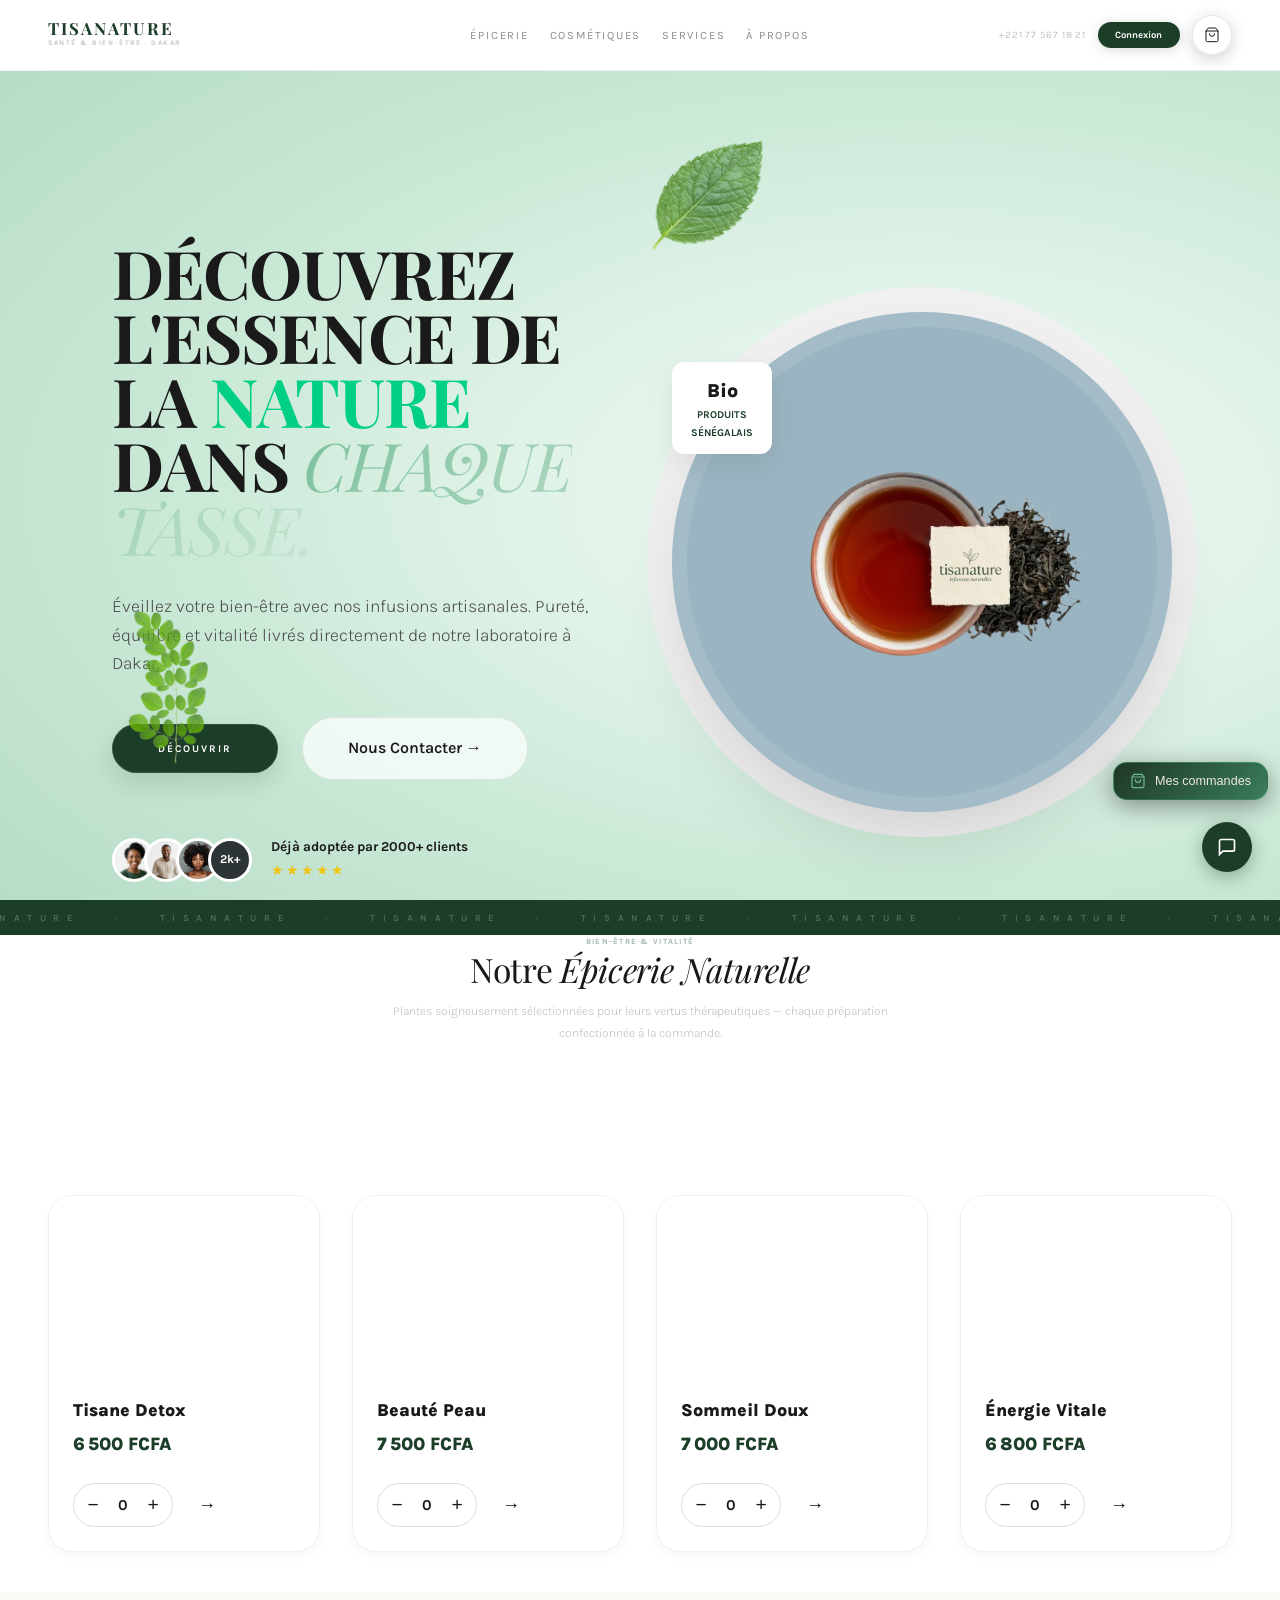
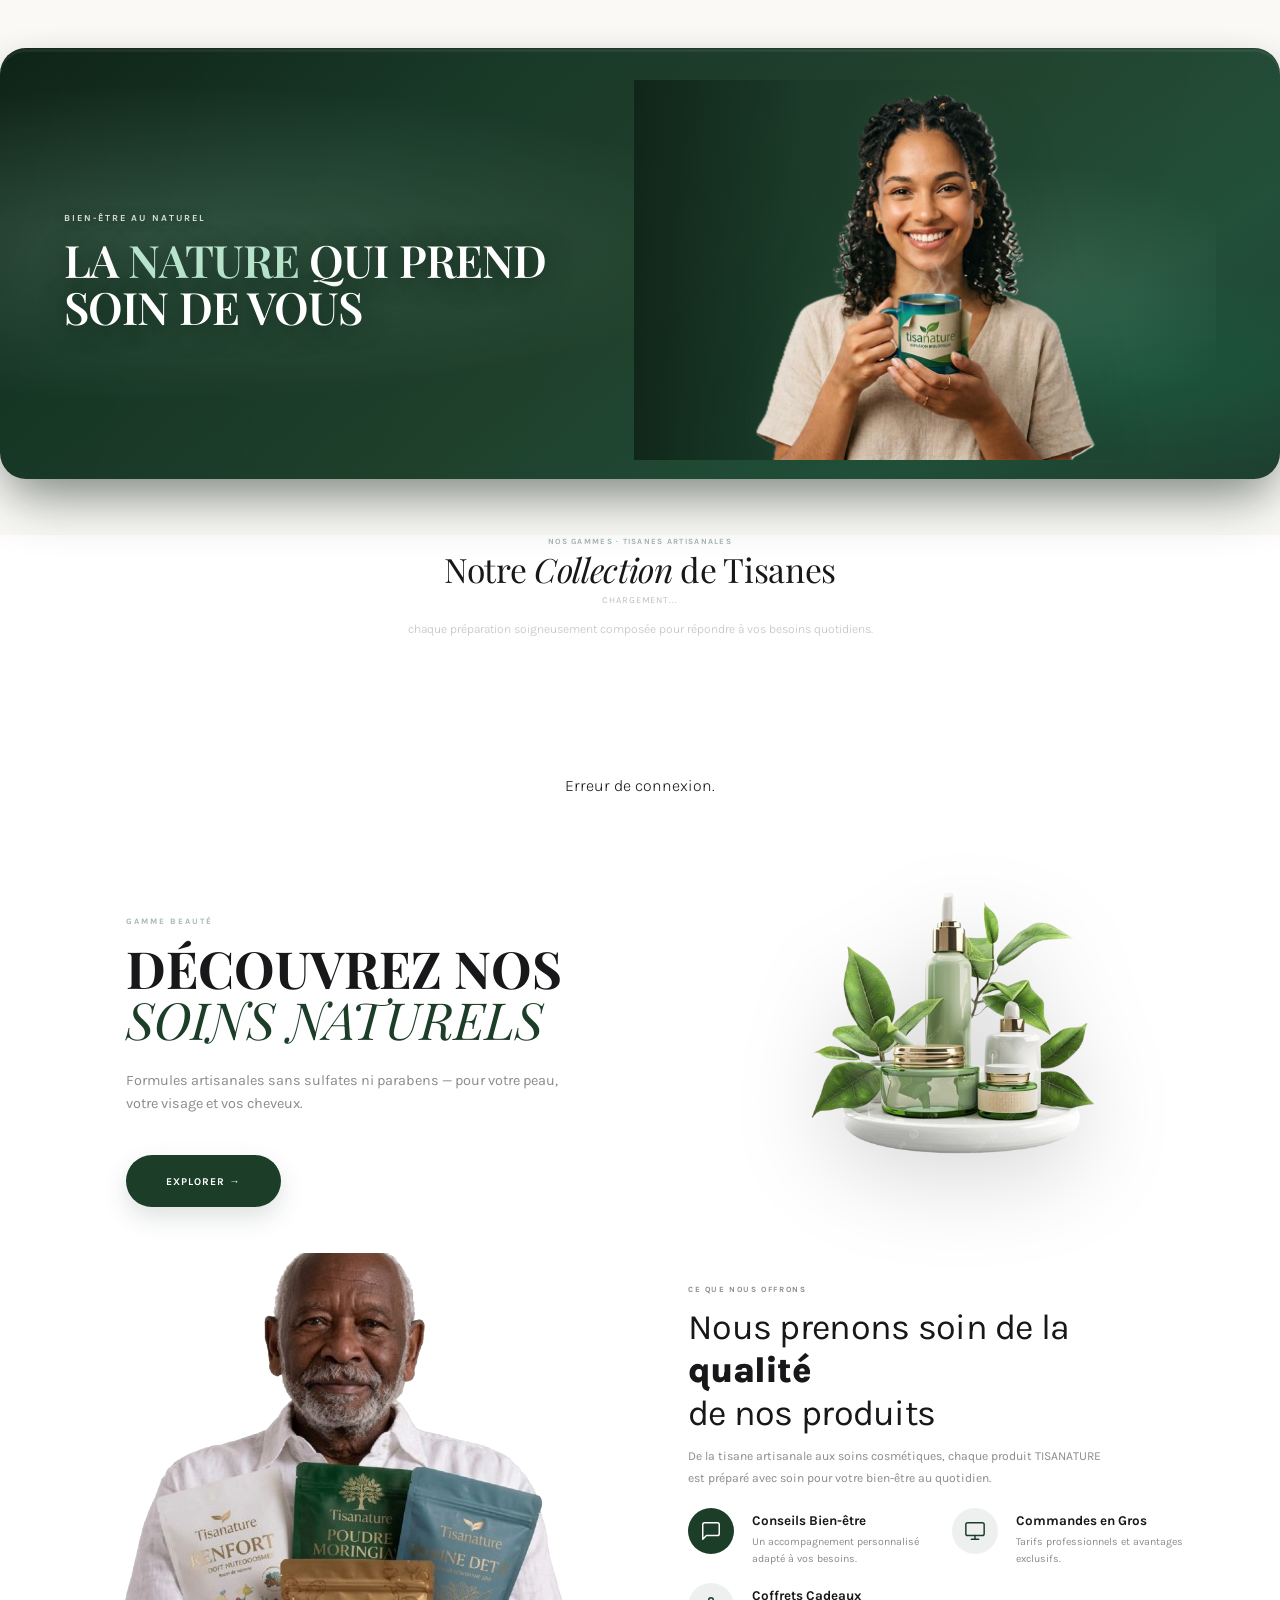
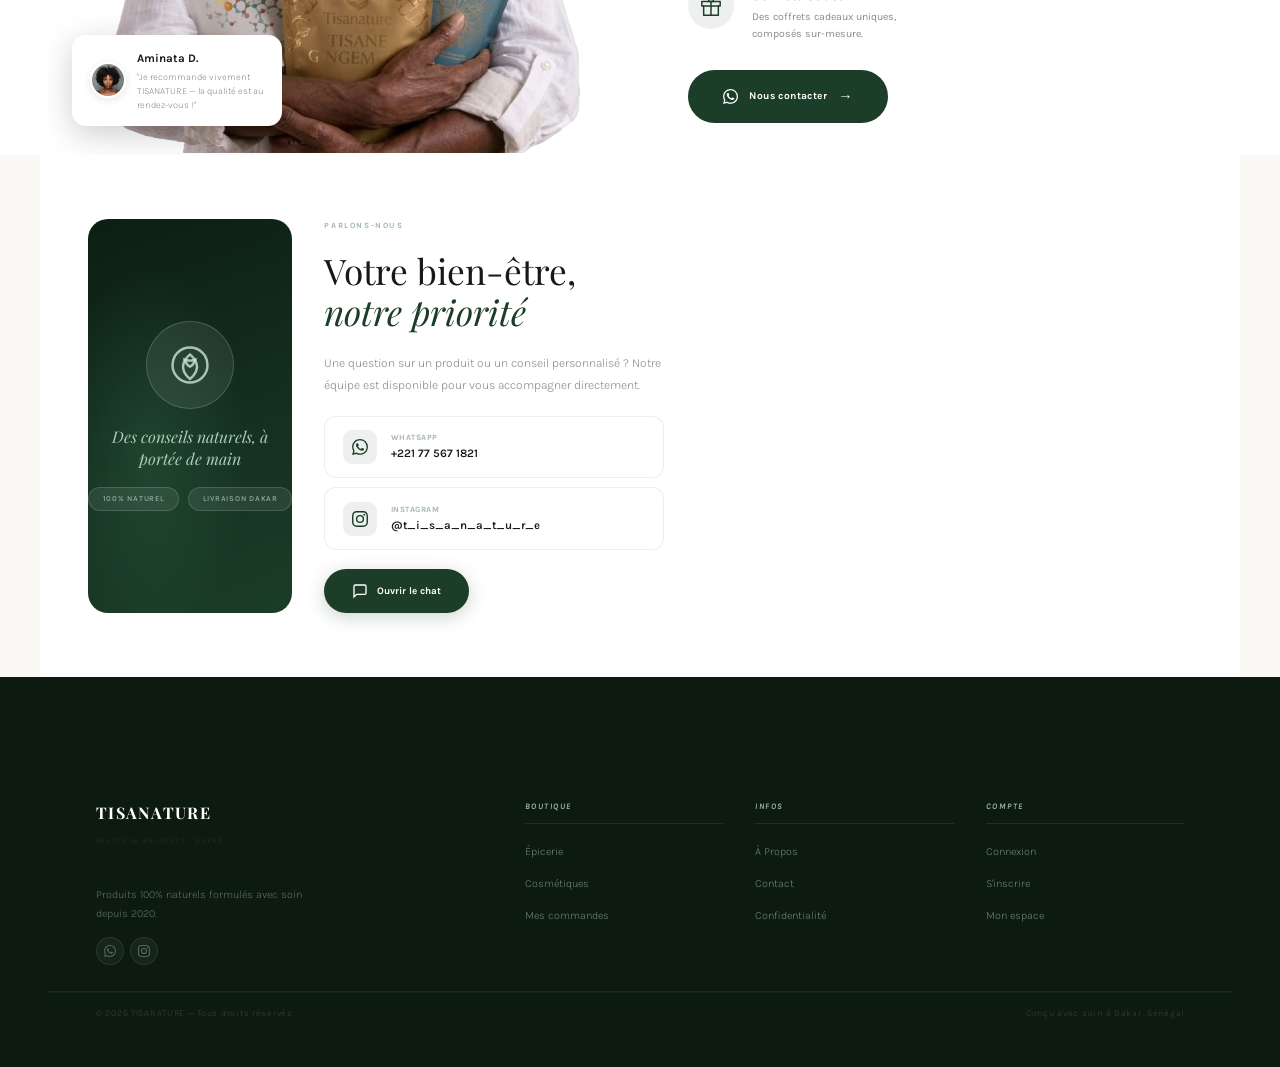
==== commit 3aec9e7b: "Nettoyage des scripts inutilisés et correction des images manquantes" ====
--- a/index.html
+++ b/index.html
@@ -33,7 +33,7 @@
         <li><a href="about.html">À Propos</a></li>
       </ul>
       <div class="nav-right">
-        <a class="nav-tel" href="tel:+221775671821">+221 77 567 1821</a>
+        <a class="nav-tel" href="tel:+221775671821">+221 77 567 18 21</a>
         <a href="login.html" id="nav-auth-btn">Connexion</a>
         <button class="nav-cart" onclick="toggleCart()" aria-label="Panier" id="cart-btn">
           <svg viewBox="0 0 24 24">
